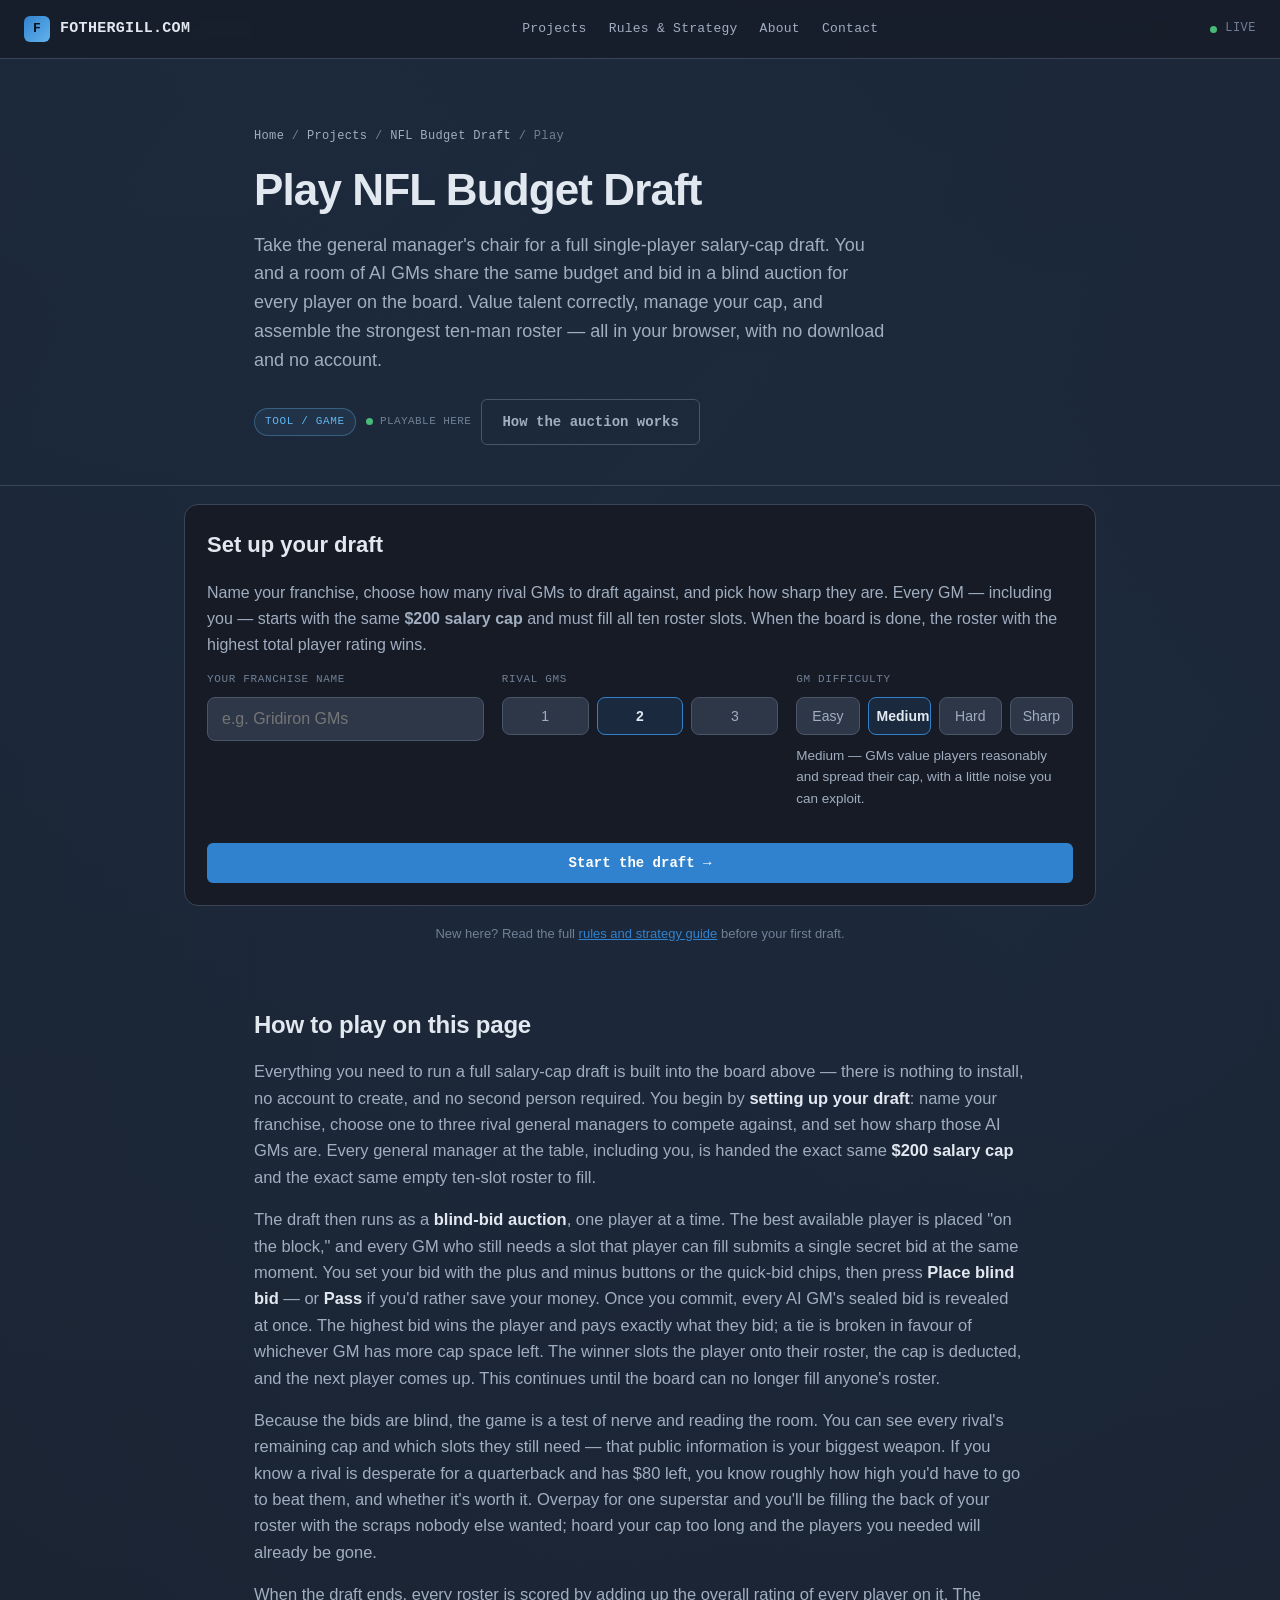
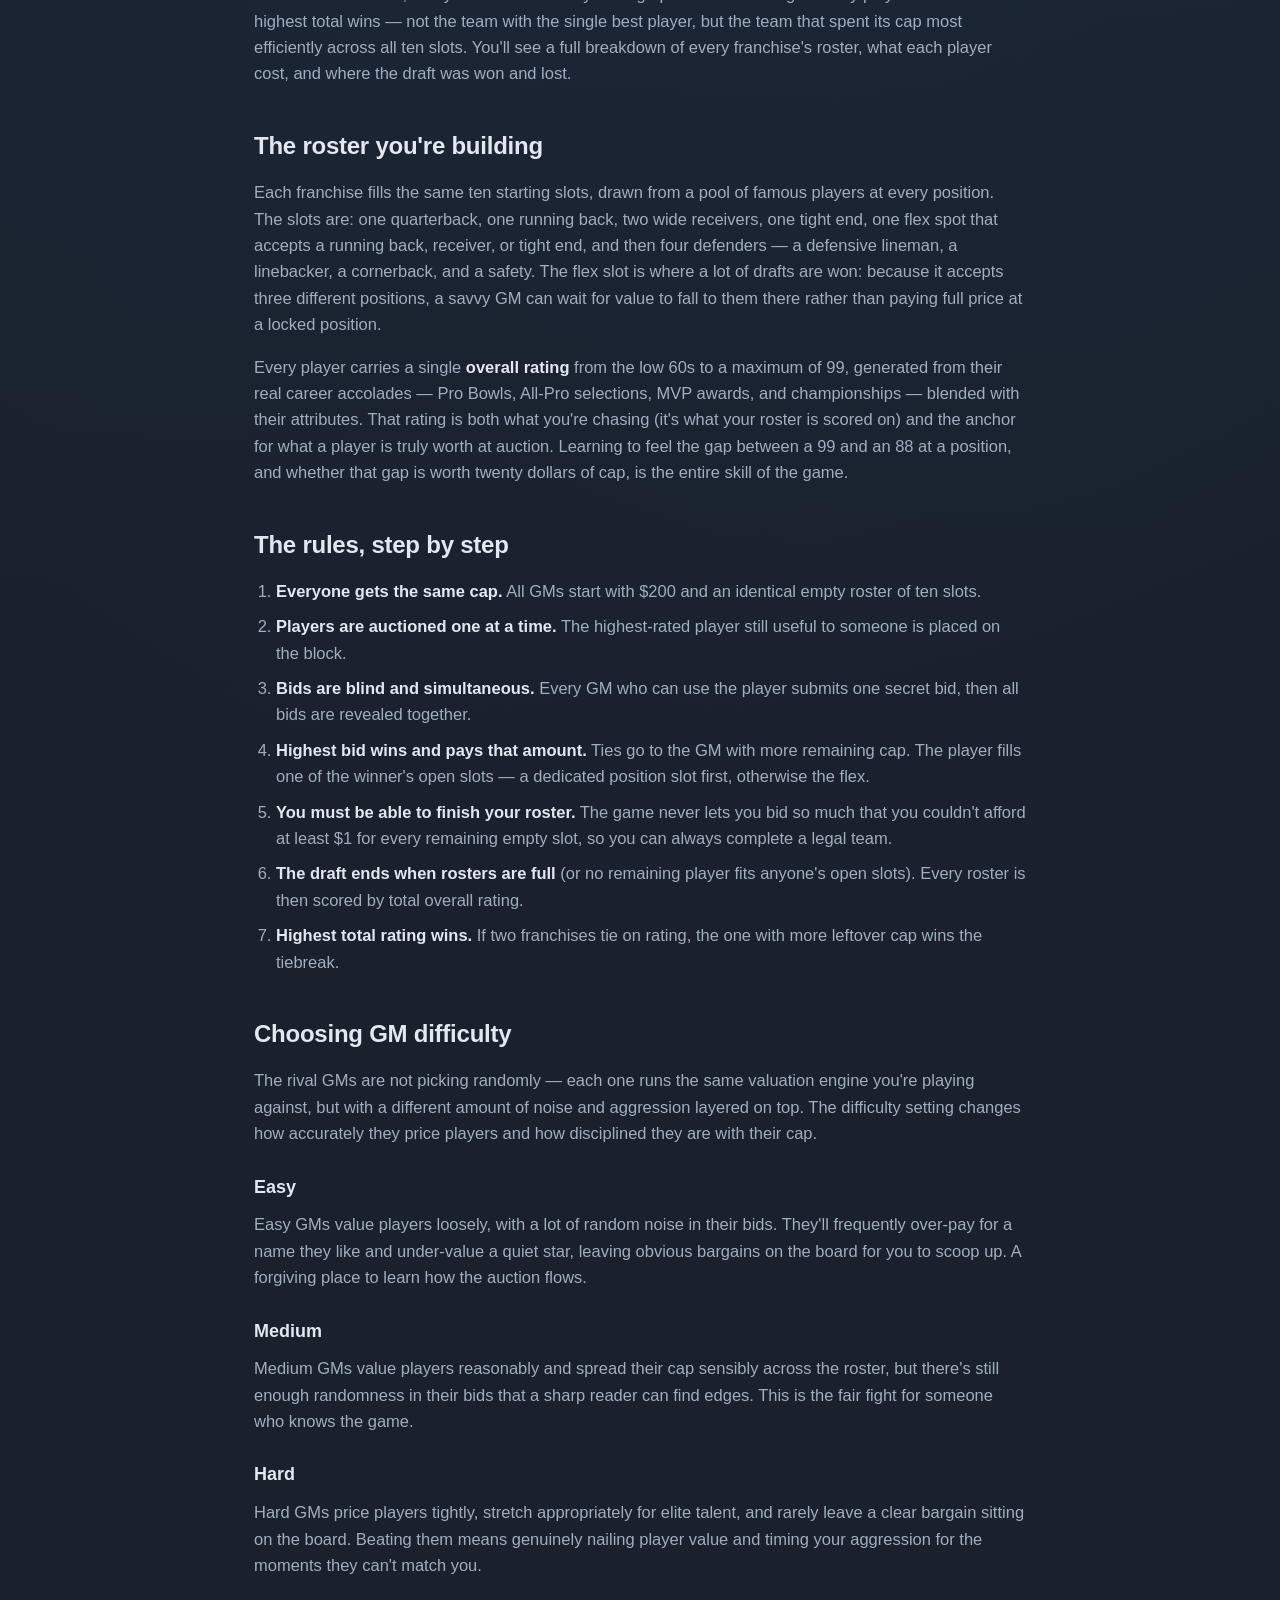
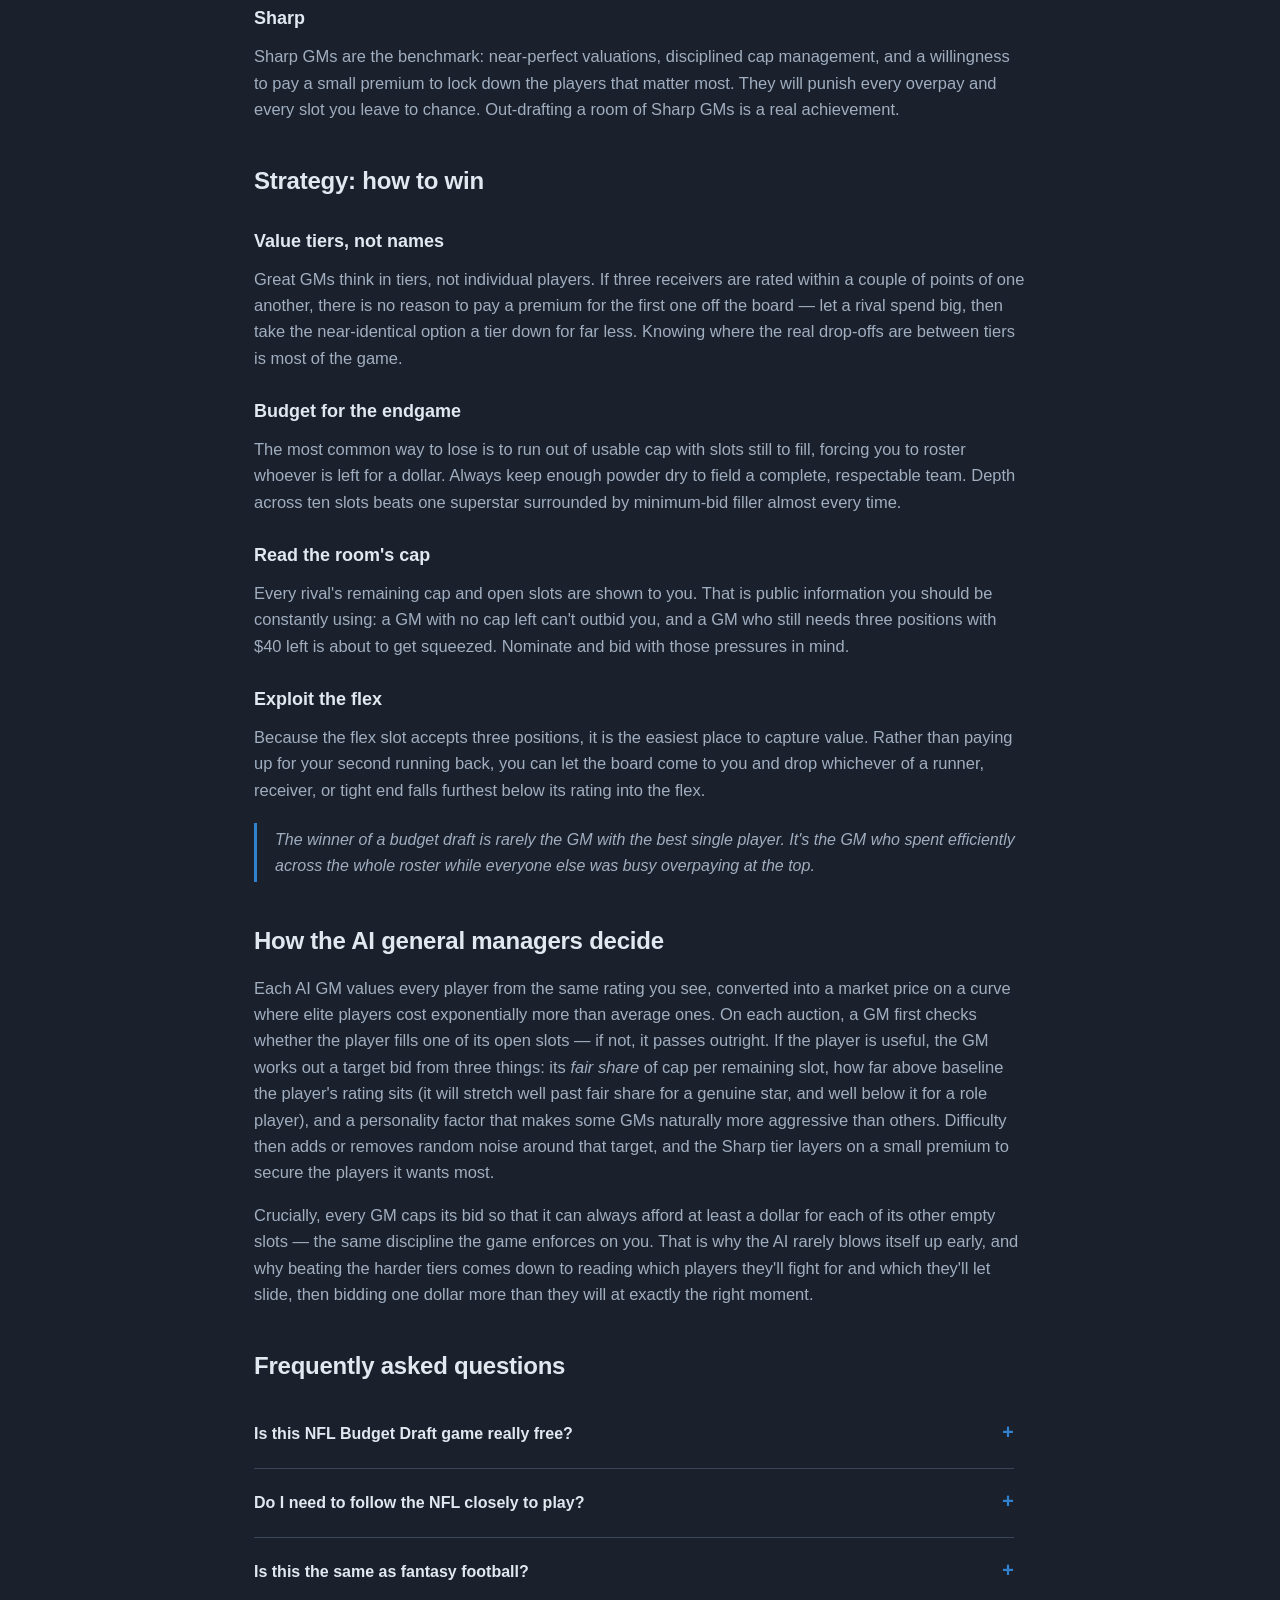
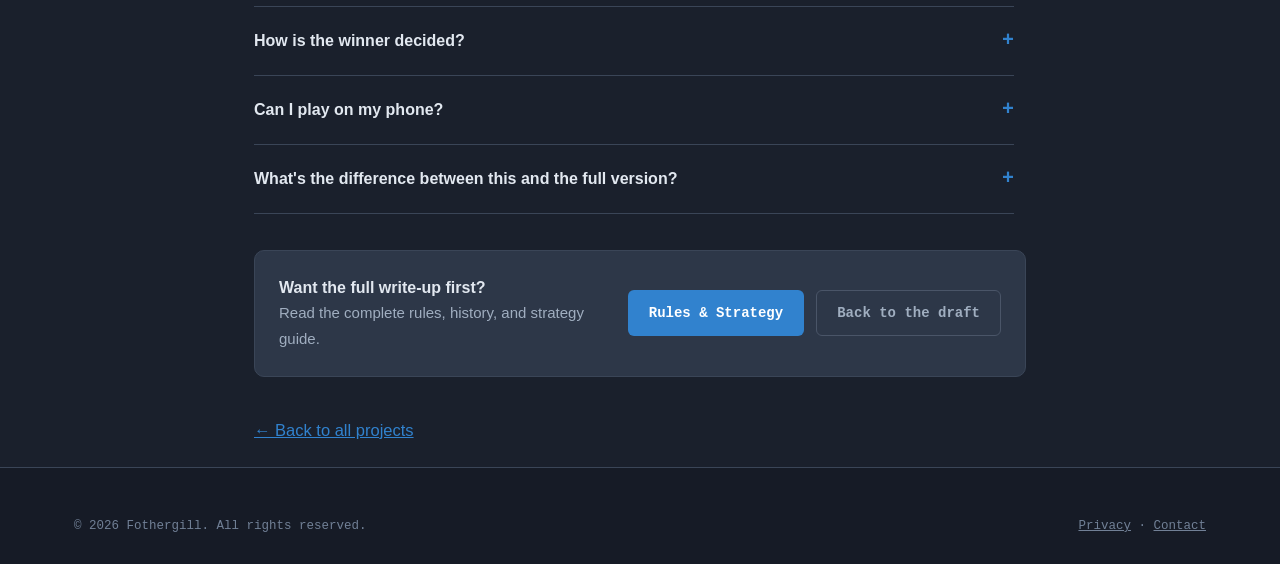
==== budget-draft/index.html @ c4dbf0e7 "nfl" ====
<!DOCTYPE html>
<html lang="en">
<head>
<meta charset="UTF-8">
<meta name="viewport" content="width=device-width, initial-scale=1.0">
<title>Play NFL Budget Draft Online — Free Single-Player Salary-Cap Auction Game vs AI | Fothergill</title>
<meta name="description" content="Play NFL Budget Draft free in your browser. Build a 10-man roster from a shared salary cap in a blind-bid auction against AI general managers across four difficulty levels. Value players, manage your budget, and out-draft the room — no download, no account. Full rules and strategy included.">
<meta name="author" content="Fothergill">
<meta name="keywords" content="nfl budget draft, salary cap draft game, fantasy auction draft, play budget draft online, nfl auction game, single player draft game, football gm game, blind bid auction, draft simulator, nfl roster builder">
<link rel="canonical" href="https://fothergill.com/budget-draft/">
<meta property="og:type" content="game">
<meta property="og:title" content="Play NFL Budget Draft Online — Free Single-Player Salary-Cap Auction Game">
<meta property="og:description" content="Build a roster from a shared salary cap in a blind-bid auction against AI general managers. Value players, manage your budget, and out-draft the room — no download or account.">
<meta property="og:url" content="https://fothergill.com/budget-draft/">
<link rel="stylesheet" href="../style.css">
<style>
  /* ---------- NFL Budget Draft board (page-scoped) ---------- */
  .game-shell{ max-width: 960px; margin: 0 auto 8px; padding: 0 24px; }
  .game-panel{ background: var(--bg-elevated); border: 1px solid var(--border-soft); border-radius: 14px; padding: 22px; margin: 18px 0; }
  .game-panel h2{ margin-top: 0; }
  .hidden{ display:none !important; }
  .label-cap{ font-family: var(--mono); font-size: 11px; letter-spacing: .06em; text-transform: uppercase; color: var(--text-muted); }

  .setup-grid{ display:grid; grid-template-columns:repeat(auto-fit,minmax(220px,1fr)); gap:18px; margin:14px 0 6px; }
  .field-block{ margin-bottom:4px; }
  .field-block > .label-cap{ display:block; margin-bottom:8px; }
  .name-input{ width:100%; padding:12px 14px; font-size:16px; background:var(--surface); border:1px solid var(--border); border-radius:8px; color:var(--text-primary); font-family:var(--sans); }
  .name-input:focus{ outline:none; border-color:var(--accent); }
  .seg{ display:flex; flex-wrap:wrap; gap:8px; }
  .seg button{ flex:1; min-width:60px; padding:10px 8px; background:var(--surface); border:1px solid var(--border); color:var(--text-secondary); border-radius:8px; font-size:14px; cursor:pointer; transition:all .15s ease; }
  .seg button:hover{ border-color:var(--accent); color:var(--text-primary); }
  .seg button.selected{ background:var(--accent-soft); border-color:var(--accent); color:var(--text-primary); font-weight:600; }
  .diff-note{ margin-top:10px; font-size:13.5px; color:var(--text-secondary); min-height:20px; }

  /* GM cards / standings */
  .gm-row{ display:grid; grid-template-columns:repeat(auto-fit,minmax(170px,1fr)); gap:12px; margin:4px 0 18px; }
  .gm-card{ background:var(--surface); border:1px solid var(--border-soft); border-radius:12px; padding:12px 14px; transition:border-color .2s ease; }
  .gm-card.you{ border-color:var(--status-live); }
  .gm-card.leader{ box-shadow:0 0 0 1px var(--accent); }
  .gm-name{ font-weight:600; font-size:14px; color:var(--text-primary); display:flex; align-items:center; gap:6px; }
  .gm-badge{ font-family:var(--mono); font-size:10px; letter-spacing:.05em; text-transform:uppercase; padding:1px 6px; border-radius:5px; background:rgba(72,187,120,0.16); color:#9ae6b4; }
  .gm-stat{ font-family:var(--mono); font-size:12.5px; color:var(--text-secondary); margin-top:6px; display:flex; justify-content:space-between; }
  .gm-stat .big{ color:var(--text-primary); font-weight:700; font-size:15px; }
  .slotpips{ display:flex; flex-wrap:wrap; gap:4px; margin-top:8px; }
  .slotpip{ width:14px; height:8px; border-radius:2px; background:var(--border); }
  .slotpip.filled{ background:var(--accent); }

  /* Player card (up for auction) */
  .auction-card{ background:linear-gradient(160deg,#243244,#161b26); border:1px solid var(--border); border-radius:14px; padding:20px; margin:6px 0 16px; display:flex; align-items:center; gap:18px; flex-wrap:wrap; }
  .ovr-badge{ width:74px; height:74px; border-radius:14px; display:flex; flex-direction:column; align-items:center; justify-content:center; color:#fff; flex-shrink:0; box-shadow:0 4px 12px rgba(0,0,0,.35); }
  .ovr-badge .num{ font-size:30px; font-weight:800; line-height:1; }
  .ovr-badge .lbl{ font-size:10px; letter-spacing:.08em; opacity:.85; }
  .pl-info{ min-width:180px; flex:1; }
  .pl-name{ font-size:22px; font-weight:700; color:var(--text-primary); }
  .pl-sub{ color:var(--text-secondary); font-size:14px; margin-top:2px; }
  .pos-tag{ display:inline-block; font-family:var(--mono); font-size:11px; font-weight:700; padding:2px 8px; border-radius:6px; color:#fff; margin-right:8px; }
  .accolades{ display:flex; gap:14px; flex-wrap:wrap; margin-top:10px; }
  .acc{ text-align:center; }
  .acc .v{ font-size:18px; font-weight:700; color:var(--text-primary); }
  .acc .k{ font-size:10px; letter-spacing:.05em; text-transform:uppercase; color:var(--text-muted); }
  .fills-note{ font-size:13px; color:var(--text-muted); margin-top:8px; }

  /* Bid controls */
  .bid-box{ background:var(--surface); border:1px solid var(--border-soft); border-radius:12px; padding:16px; }
  .bid-box h3{ margin:0 0 12px; font-size:14px; font-family:var(--mono); letter-spacing:.04em; text-transform:uppercase; color:var(--text-secondary); }
  .stepper{ display:flex; align-items:center; gap:10px; margin-bottom:12px; flex-wrap:wrap; }
  .stepper button.step{ width:40px; height:40px; border-radius:8px; border:1px solid var(--border); background:var(--surface-hover); color:var(--text-primary); font-size:20px; line-height:1; cursor:pointer; }
  .stepper button.step:hover{ border-color:var(--accent); }
  .bid-amount{ font-size:26px; font-weight:800; color:var(--accent); min-width:70px; text-align:center; }
  .bid-amount .dollar{ color:var(--text-secondary); font-size:18px; }
  .quickbids{ display:flex; gap:8px; flex-wrap:wrap; margin-bottom:12px; }
  .quickbids button{ padding:7px 12px; border-radius:20px; border:1px solid var(--border); background:var(--surface); color:var(--text-secondary); cursor:pointer; font-size:13px; }
  .quickbids button:hover{ border-color:var(--accent); color:var(--text-primary); }
  .btn-row{ display:flex; gap:10px; flex-wrap:wrap; }
  .btn-row .btn{ flex:1; min-width:130px; justify-content:center; }
  .btn-danger{ background:#c53030; color:#fff; } .btn-danger:hover{ background:#9b2c2c; }
  .btn[disabled]{ opacity:.4; cursor:not-allowed; pointer-events:none; }
  .bid-cap{ font-size:12.5px; color:var(--text-muted); font-family:var(--mono); margin-top:6px; }

  /* Reveal */
  .reveal-box{ background:var(--surface); border:1px solid var(--accent); border-radius:12px; padding:16px 18px; margin-top:14px; }
  .reveal-box h3{ margin:0 0 10px; font-size:17px; }
  .bidline{ display:flex; justify-content:space-between; padding:6px 0; border-bottom:1px dashed var(--border-soft); font-size:14px; }
  .bidline:last-child{ border-bottom:none; }
  .bidline.win{ color:#9ae6b4; font-weight:600; }
  .bidline .amt{ font-family:var(--mono); }

  /* Log */
  .log{ margin-top:16px; max-height:200px; overflow-y:auto; background:var(--bg); border:1px solid var(--border-soft); border-radius:10px; padding:12px 14px; }
  .log-entry{ font-size:13.5px; padding:5px 0; border-bottom:1px dashed var(--border-soft); color:var(--text-secondary); }
  .log-entry:last-child{ border-bottom:none; }
  .log-entry .who{ color:var(--text-primary); font-weight:600; }
  .log-entry.system{ color:var(--accent); font-family:var(--mono); font-size:12.5px; }

  /* Roster table */
  .roster-wrap{ overflow-x:auto; }
  table.roster{ width:100%; border-collapse:collapse; margin-top:8px; font-size:14px; }
  table.roster th, table.roster td{ text-align:left; padding:8px 10px; border-bottom:1px solid var(--border-soft); }
  table.roster th{ font-family:var(--mono); font-size:11px; letter-spacing:.05em; text-transform:uppercase; color:var(--text-muted); }
  table.roster td.slot{ font-family:var(--mono); color:var(--text-muted); font-size:12px; }
  table.roster td.empty{ color:var(--text-muted); font-style:italic; }
  table.roster td.ovr{ font-weight:700; color:var(--text-primary); text-align:right; }
  table.roster td.paid{ font-family:var(--mono); color:var(--text-secondary); text-align:right; }
  table.roster tfoot td{ font-weight:700; color:var(--text-primary); border-top:2px solid var(--border); }

  .banner-win{ text-align:center; padding:24px 20px; background:linear-gradient(135deg,var(--accent-soft),transparent); border:1px solid var(--accent); border-radius:12px; margin:16px 0; }
  .banner-win h3{ font-size:24px; margin:0 0 8px; }
  .final-grid{ display:grid; gap:14px; grid-template-columns:1fr; margin-top:10px; }
  @media(min-width:700px){ .final-grid{ grid-template-columns:1fr 1fr; } }
  .final-team{ background:var(--surface); border:1px solid var(--border-soft); border-radius:12px; padding:14px; }
  .final-team.winner{ border-color:var(--accent); box-shadow:0 0 0 1px var(--accent); }
  .final-team h4{ margin:0 0 4px; display:flex; justify-content:space-between; align-items:center; }
  .final-team .tot{ font-size:13px; color:var(--text-secondary); }
</style>
</head>
<body id="top">

<div class="topbar">
  <div class="topbar-inner">
    <a href="../index.html" class="brand"><span class="brand-mark">F</span>FOTHERGILL.COM</a>
    <nav class="topnav" aria-label="Primary">
      <a href="../index.html#projects">Projects</a>
      <a href="../projects/nfl-budget-draft.html">Rules &amp; Strategy</a>
      <a href="../about.html">About</a>
      <a href="../contact.html">Contact</a>
    </nav>
    <div class="topbar-status"><span class="pulse-dot"></span><span class="status-text">LIVE</span></div>
  </div>
</div>

<main>
  <header class="subhead">
    <div class="wrap-narrow">
      <p class="breadcrumb"><a href="../index.html">Home</a> / <a href="../index.html#projects">Projects</a> / <a href="../projects/nfl-budget-draft.html">NFL Budget Draft</a> / Play</p>
      <h1>Play NFL Budget Draft</h1>
      <p class="lede">Take the general manager's chair for a full single-player salary-cap draft. You and a room of AI GMs share the same budget and bid in a blind auction for every player on the board. Value talent correctly, manage your cap, and assemble the strongest ten-man roster — all in your browser, with no download and no account.</p>
      <div class="badge-row">
        <span class="card-tag utilities">Tool / Game</span>
        <span class="card-status"><span class="pulse-dot"></span>PLAYABLE HERE</span>
        <a class="btn btn-ghost" href="#how-to-use">How the auction works</a>
      </div>
    </div>
  </header>

  <!-- ============ THE GAME ============ -->
  <div class="game-shell">

    <!-- Setup -->
    <section class="game-panel" id="setup">
      <h2 style="font-size:22px;">Set up your draft</h2>
      <p style="color:var(--text-secondary);margin:0 0 6px;">Name your franchise, choose how many rival GMs to draft against, and pick how sharp they are. Every GM — including you — starts with the same <strong>$200 salary cap</strong> and must fill all ten roster slots. When the board is done, the roster with the highest total player rating wins.</p>
      <div class="setup-grid">
        <div class="field-block">
          <span class="label-cap">Your franchise name</span>
          <input class="name-input" id="name-input" type="text" maxlength="20" placeholder="e.g. Gridiron GMs" autocomplete="off">
        </div>
        <div class="field-block">
          <span class="label-cap">Rival GMs</span>
          <div class="seg" id="opp-seg" role="group" aria-label="Number of opponents">
            <button data-opp="1">1</button>
            <button data-opp="2" class="selected">2</button>
            <button data-opp="3">3</button>
          </div>
        </div>
        <div class="field-block">
          <span class="label-cap">GM difficulty</span>
          <div class="seg" id="diff-seg" role="group" aria-label="AI difficulty">
            <button data-diff="easy">Easy</button>
            <button data-diff="medium" class="selected">Medium</button>
            <button data-diff="hard">Hard</button>
            <button data-diff="impossible">Sharp</button>
          </div>
          <p class="diff-note" id="diff-note">Medium — GMs value players reasonably and spread their cap, with a little noise you can exploit.</p>
        </div>
      </div>
      <div class="btn-row" style="margin-top:16px;">
        <button class="btn btn-primary" id="start-btn" style="min-width:200px;">Start the draft &rarr;</button>
      </div>
    </section>

    <!-- Draft -->
    <section class="game-panel hidden" id="game">
      <div class="gm-row" id="gm-row"></div>

      <div class="label-cap" id="board-status">On the block</div>
      <div class="auction-card" id="auction-card"></div>

      <div id="bid-stage">
        <div class="bid-box">
          <h3>Your bid</h3>
          <div class="stepper">
            <button class="step" id="bid-minus" aria-label="Lower bid">&minus;</button>
            <span class="bid-amount"><span class="dollar">$</span><span id="bid-val">0</span></span>
            <button class="step" id="bid-plus" aria-label="Raise bid">+</button>
          </div>
          <div class="quickbids" id="quickbids"></div>
          <div class="btn-row">
            <button class="btn btn-primary" id="bid-btn">Place blind bid</button>
            <button class="btn btn-ghost" id="pass-btn">Pass</button>
          </div>
          <div class="bid-cap" id="bid-cap"></div>
        </div>
      </div>

      <div class="reveal-box hidden" id="reveal-box"></div>
      <div class="banner-win hidden" id="win-box"></div>

      <div class="log" id="log" aria-live="polite"></div>

      <div class="btn-row" style="margin-top:16px;">
        <button class="btn btn-ghost" id="myroster-btn" style="min-width:150px;">View my roster</button>
        <button class="btn btn-ghost" id="newgame-btn" style="min-width:150px;">Quit &amp; new draft</button>
      </div>
      <div id="roster-view" class="roster-wrap hidden" style="margin-top:14px;"></div>
    </section>

    <p style="text-align:center;font-size:13px;color:var(--text-muted);margin-top:10px;">New here? Read the full <a href="../projects/nfl-budget-draft.html">rules and strategy guide</a> before your first draft.</p>
  </div>

  <!-- ============ TEXT CONTENT FOR READERS & CRAWLERS ============ -->
  <article class="article">
    <div class="wrap-narrow">

      <h2 id="how-to-use">How to play on this page</h2>
      <p>Everything you need to run a full salary-cap draft is built into the board above — there is nothing to install, no account to create, and no second person required. You begin by <strong>setting up your draft</strong>: name your franchise, choose one to three rival general managers to compete against, and set how sharp those AI GMs are. Every general manager at the table, including you, is handed the exact same <strong>$200 salary cap</strong> and the exact same empty ten-slot roster to fill.</p>
      <p>The draft then runs as a <strong>blind-bid auction</strong>, one player at a time. The best available player is placed "on the block," and every GM who still needs a slot that player can fill submits a single secret bid at the same moment. You set your bid with the plus and minus buttons or the quick-bid chips, then press <strong>Place blind bid</strong> — or <strong>Pass</strong> if you'd rather save your money. Once you commit, every AI GM's sealed bid is revealed at once. The highest bid wins the player and pays exactly what they bid; a tie is broken in favour of whichever GM has more cap space left. The winner slots the player onto their roster, the cap is deducted, and the next player comes up. This continues until the board can no longer fill anyone's roster.</p>
      <p>Because the bids are blind, the game is a test of nerve and reading the room. You can see every rival's remaining cap and which slots they still need — that public information is your biggest weapon. If you know a rival is desperate for a quarterback and has $80 left, you know roughly how high you'd have to go to beat them, and whether it's worth it. Overpay for one superstar and you'll be filling the back of your roster with the scraps nobody else wanted; hoard your cap too long and the players you needed will already be gone.</p>
      <p>When the draft ends, every roster is scored by adding up the overall rating of every player on it. The highest total wins — not the team with the single best player, but the team that spent its cap most efficiently across all ten slots. You'll see a full breakdown of every franchise's roster, what each player cost, and where the draft was won and lost.</p>

      <h2 id="roster">The roster you're building</h2>
      <p>Each franchise fills the same ten starting slots, drawn from a pool of famous players at every position. The slots are: one quarterback, one running back, two wide receivers, one tight end, one flex spot that accepts a running back, receiver, or tight end, and then four defenders — a defensive lineman, a linebacker, a cornerback, and a safety. The flex slot is where a lot of drafts are won: because it accepts three different positions, a savvy GM can wait for value to fall to them there rather than paying full price at a locked position.</p>
      <p>Every player carries a single <strong>overall rating</strong> from the low 60s to a maximum of 99, generated from their real career accolades — Pro Bowls, All-Pro selections, MVP awards, and championships — blended with their attributes. That rating is both what you're chasing (it's what your roster is scored on) and the anchor for what a player is truly worth at auction. Learning to feel the gap between a 99 and an 88 at a position, and whether that gap is worth twenty dollars of cap, is the entire skill of the game.</p>

      <h2 id="rules">The rules, step by step</h2>
      <ol>
        <li><strong>Everyone gets the same cap.</strong> All GMs start with $200 and an identical empty roster of ten slots.</li>
        <li><strong>Players are auctioned one at a time.</strong> The highest-rated player still useful to someone is placed on the block.</li>
        <li><strong>Bids are blind and simultaneous.</strong> Every GM who can use the player submits one secret bid, then all bids are revealed together.</li>
        <li><strong>Highest bid wins and pays that amount.</strong> Ties go to the GM with more remaining cap. The player fills one of the winner's open slots — a dedicated position slot first, otherwise the flex.</li>
        <li><strong>You must be able to finish your roster.</strong> The game never lets you bid so much that you couldn't afford at least $1 for every remaining empty slot, so you can always complete a legal team.</li>
        <li><strong>The draft ends when rosters are full</strong> (or no remaining player fits anyone's open slots). Every roster is then scored by total overall rating.</li>
        <li><strong>Highest total rating wins.</strong> If two franchises tie on rating, the one with more leftover cap wins the tiebreak.</li>
      </ol>

      <h2 id="difficulty">Choosing GM difficulty</h2>
      <p>The rival GMs are not picking randomly — each one runs the same valuation engine you're playing against, but with a different amount of noise and aggression layered on top. The difficulty setting changes how accurately they price players and how disciplined they are with their cap.</p>
      <h3>Easy</h3>
      <p>Easy GMs value players loosely, with a lot of random noise in their bids. They'll frequently over-pay for a name they like and under-value a quiet star, leaving obvious bargains on the board for you to scoop up. A forgiving place to learn how the auction flows.</p>
      <h3>Medium</h3>
      <p>Medium GMs value players reasonably and spread their cap sensibly across the roster, but there's still enough randomness in their bids that a sharp reader can find edges. This is the fair fight for someone who knows the game.</p>
      <h3>Hard</h3>
      <p>Hard GMs price players tightly, stretch appropriately for elite talent, and rarely leave a clear bargain sitting on the board. Beating them means genuinely nailing player value and timing your aggression for the moments they can't match you.</p>
      <h3>Sharp</h3>
      <p>Sharp GMs are the benchmark: near-perfect valuations, disciplined cap management, and a willingness to pay a small premium to lock down the players that matter most. They will punish every overpay and every slot you leave to chance. Out-drafting a room of Sharp GMs is a real achievement.</p>

      <h2 id="strategy">Strategy: how to win</h2>
      <h3>Value tiers, not names</h3>
      <p>Great GMs think in tiers, not individual players. If three receivers are rated within a couple of points of one another, there is no reason to pay a premium for the first one off the board — let a rival spend big, then take the near-identical option a tier down for far less. Knowing where the real drop-offs are between tiers is most of the game.</p>
      <h3>Budget for the endgame</h3>
      <p>The most common way to lose is to run out of usable cap with slots still to fill, forcing you to roster whoever is left for a dollar. Always keep enough powder dry to field a complete, respectable team. Depth across ten slots beats one superstar surrounded by minimum-bid filler almost every time.</p>
      <h3>Read the room's cap</h3>
      <p>Every rival's remaining cap and open slots are shown to you. That is public information you should be constantly using: a GM with no cap left can't outbid you, and a GM who still needs three positions with $40 left is about to get squeezed. Nominate and bid with those pressures in mind.</p>
      <h3>Exploit the flex</h3>
      <p>Because the flex slot accepts three positions, it is the easiest place to capture value. Rather than paying up for your second running back, you can let the board come to you and drop whichever of a runner, receiver, or tight end falls furthest below its rating into the flex.</p>
      <blockquote>The winner of a budget draft is rarely the GM with the best single player. It's the GM who spent efficiently across the whole roster while everyone else was busy overpaying at the top.</blockquote>

      <h2 id="how-ai-works">How the AI general managers decide</h2>
      <p>Each AI GM values every player from the same rating you see, converted into a market price on a curve where elite players cost exponentially more than average ones. On each auction, a GM first checks whether the player fills one of its open slots — if not, it passes outright. If the player is useful, the GM works out a target bid from three things: its <em>fair share</em> of cap per remaining slot, how far above baseline the player's rating sits (it will stretch well past fair share for a genuine star, and well below it for a role player), and a personality factor that makes some GMs naturally more aggressive than others. Difficulty then adds or removes random noise around that target, and the Sharp tier layers on a small premium to secure the players it wants most.</p>
      <p>Crucially, every GM caps its bid so that it can always afford at least a dollar for each of its other empty slots — the same discipline the game enforces on you. That is why the AI rarely blows itself up early, and why beating the harder tiers comes down to reading which players they'll fight for and which they'll let slide, then bidding one dollar more than they will at exactly the right moment.</p>

      <h2 id="faq">Frequently asked questions</h2>
      <div class="faq">
        <details><summary>Is this NFL Budget Draft game really free?</summary><p>Yes. The complete single-player draft runs free in your browser with no account, no download, and no in-game purchases. The site is supported by lightweight advertising, explained in full on the <a href="../privacy.html">privacy policy</a> page.</p></details>
        <details><summary>Do I need to follow the NFL closely to play?</summary><p>Deep knowledge is a real advantage — knowing which names are underrated is how you find bargains — but the overall ratings and accolades are shown on every player card, so a casual fan can absolutely play and improve.</p></details>
        <details><summary>Is this the same as fantasy football?</summary><p>It's related but distinct. Instead of drafting in turn order, every GM competes for every player under a shared salary cap in a blind auction, which puts the focus squarely on valuation and bidding rather than draft position.</p></details>
        <details><summary>How is the winner decided?</summary><p>When all rosters are full, each is scored by adding up the overall rating of every player on it. The highest total wins; a tie is broken by whoever has more leftover cap.</p></details>
        <details><summary>Can I play on my phone?</summary><p>Yes. The board is responsive with large tap targets for bidding, and works on modern phones, tablets, and desktops.</p></details>
        <details><summary>What's the difference between this and the full version?</summary><p>This page is a streamlined, self-contained single-player auction. The <a href="https://budgetnfldraft.fothergill.com/" target="_blank" rel="noopener noreferrer">full version</a> adds online multiplayer, a much larger player pool, head coaches, clue cards, and a play-by-play game simulator that actually plays your roster out on the field.</p></details>
      </div>

      <div class="cta-row">
        <div style="flex:1;min-width:220px;"><strong style="color:var(--text-primary);">Want the full write-up first?</strong><br><span style="color:var(--text-secondary);font-size:15px;">Read the complete rules, history, and strategy guide.</span></div>
        <a class="btn btn-primary" href="../projects/nfl-budget-draft.html">Rules &amp; Strategy</a>
        <a class="btn btn-ghost" href="#top">Back to the draft</a>
      </div>

      <p style="margin-top:40px;"><a href="../index.html#projects">&larr; Back to all projects</a></p>
    </div>
  </article>
</main>

<footer>
  <div class="wrap">
    <div class="footer-bottom" style="border-top:none;padding-top:0;">
      <span>&copy; <span id="year"></span> Fothergill. All rights reserved.</span>
      <span><a href="../privacy.html" style="color:var(--text-muted);">Privacy</a> &middot; <a href="../contact.html" style="color:var(--text-muted);">Contact</a></span>
    </div>
  </div>
</footer>

<script>
document.getElementById('year').textContent = new Date().getFullYear();

/* =====================================================================
   NFL BUDGET DRAFT — OFFLINE SINGLE-PLAYER AUCTION ENGINE
   ---------------------------------------------------------------------
   This whole game runs client-side. There is no server round-trip: the
   player pool, the AI general managers, the blind-bid auction, and the
   final scoring all live in this one file. The design mirrors the core
   loop of the full multiplayer game (a shared salary cap + a blind-bid
   auction) in a simplified, self-contained form.

   HIGH-LEVEL FLOW
   ---------------
   1. SETUP   — the human picks a franchise name, a number of AI GMs,
                and a difficulty. Everyone is seeded with the same cap
                (BUDGET) and an identical empty roster (SLOTS).
   2. NOMINATE — the highest-rated player who can still fill *someone's*
                open slot is placed "on the block". If no remaining
                player fits anyone, the draft ends.
   3. BID     — every GM that can use the player submits ONE blind bid
                simultaneously. The human bids through the UI; each AI
                bids via computeAIBid(). Bids are capped so a GM can
                always afford the rest of its roster (see maxBid()).
   4. RESOLVE — the highest bid wins and pays exactly that amount. Ties
                break toward the GM with more cap left, then at random.
                The player is placed into a dedicated slot if one is
                open, otherwise the flex slot.
   5. REPEAT  — go back to NOMINATE until all rosters are full.
   6. SCORE   — each roster's total overall rating is summed; highest
                total wins, leftover cap breaks ties.
   ===================================================================== */

(function(){
  "use strict";

  /* ---- Constants ---------------------------------------------------- */
  var BUDGET = 200;               // starting salary cap for every GM
  var MIN_RESERVE = 1;            // dollars each still-empty slot must keep

  // The ten roster slots. `pos` lists which player positions may fill the
  // slot. A slot with more than one position (the FLEX) is filled only
  // after dedicated slots, so value naturally falls into it.
  var SLOTS = [
    { key:'QB',   label:'Quarterback',      pos:['QB'] },
    { key:'RB',   label:'Running Back',     pos:['RB'] },
    { key:'WR1',  label:'Wide Receiver',    pos:['WR'] },
    { key:'WR2',  label:'Wide Receiver',    pos:['WR'] },
    { key:'TE',   label:'Tight End',        pos:['TE'] },
    { key:'FLEX', label:'Flex (RB/WR/TE)',  pos:['RB','WR','TE'] },
    { key:'DL',   label:'Defensive Line',   pos:['DL'] },
    { key:'LB',   label:'Linebacker',       pos:['LB'] },
    { key:'CB',   label:'Cornerback',       pos:['CB'] },
    { key:'S',    label:'Safety',           pos:['S'] }
  ];

  // Colours + labels for each position, used purely for display.
  var POS_META = {
    QB:{c:'#3182ce'}, RB:{c:'#38a169'}, WR:{c:'#dd6b20'}, TE:{c:'#d69e2e'},
    DL:{c:'#e53e3e'}, LB:{c:'#805ad5'}, CB:{c:'#319795'}, S:{c:'#d53f8c'}
  };

  // Names given to the AI general managers (a subset is used per game).
  var GM_NAMES = ['Dynasty Dan','Moneyball Mia','Cap-Space Casey','Value Vic','Blitz Barry','Sharp Sharon','Trader Tom'];

  /* ---- Player pool -------------------------------------------------- */
  // Curated from real career accolades. Each player: n=name, p=position,
  // t=team, o=overall rating (63-99, normalised within position),
  // pb=Pro Bowls, ap=All-Pros, mvp=MVPs, chp=championships, y=years.
  var POOL = [
{n:"Rod Woodson",p:"CB",t:"PIT",o:99,pb:11,ap:6,mvp:0,chp:1,y:17},
{n:"Reggie White",p:"DL",t:"PHI",o:99,pb:13,ap:8,mvp:0,chp:1,y:15},
{n:"Lawrence Taylor",p:"LB",t:"NYG",o:99,pb:10,ap:8,mvp:1,chp:2,y:13},
{n:"Tom Brady",p:"QB",t:"NE",o:99,pb:15,ap:3,mvp:3,chp:7,y:23},
{n:"Jim Brown",p:"RB",t:"CLE",o:99,pb:9,ap:8,mvp:3,chp:1,y:9},
{n:"Ronnie Lott",p:"S",t:"SF",o:99,pb:10,ap:8,mvp:0,chp:4,y:14},
{n:"Travis Kelce",p:"TE",t:"KC",o:99,pb:10,ap:4,mvp:0,chp:3,y:13},
{n:"Jerry Rice",p:"WR",t:"SF",o:99,pb:13,ap:10,mvp:0,chp:3,y:20},
{n:"Ray Lewis",p:"LB",t:"BAL",o:98,pb:13,ap:7,mvp:0,chp:2,y:17},
{n:"Deion Sanders",p:"CB",t:"ATL",o:97,pb:8,ap:6,mvp:0,chp:2,y:14},
{n:"Tony Gonzalez",p:"TE",t:"KC",o:95,pb:14,ap:6,mvp:0,chp:0,y:17},
{n:"Aaron Donald",p:"DL",t:"STL",o:94,pb:10,ap:8,mvp:0,chp:1,y:10},
{n:"Joe Greene",p:"DL",t:"PIT",o:93,pb:10,ap:4,mvp:0,chp:4,y:13},
{n:"Bruce Smith",p:"DL",t:"BUF",o:93,pb:11,ap:8,mvp:0,chp:0,y:19},
{n:"Rob Gronkowski",p:"TE",t:"NE",o:93,pb:5,ap:4,mvp:0,chp:4,y:11},
{n:"Peyton Manning",p:"QB",t:"IND",o:92,pb:14,ap:7,mvp:5,chp:2,y:18},
{n:"Alan Page",p:"DL",t:"MIN",o:91,pb:9,ap:6,mvp:1,chp:0,y:15},
{n:"Jack Lambert",p:"LB",t:"PIT",o:91,pb:9,ap:6,mvp:0,chp:4,y:11},
{n:"Shannon Sharpe",p:"TE",t:"DEN",o:91,pb:8,ap:4,mvp:0,chp:3,y:14},
{n:"Mel Blount",p:"CB",t:"PIT",o:88,pb:5,ap:2,mvp:0,chp:4,y:14},
{n:"Emmitt Smith",p:"RB",t:"DAL",o:88,pb:8,ap:4,mvp:1,chp:3,y:15},
{n:"Walter Payton",p:"RB",t:"CHI",o:88,pb:9,ap:5,mvp:2,chp:1,y:13},
{n:"Champ Bailey",p:"CB",t:"WAS",o:84,pb:12,ap:3,mvp:0,chp:0,y:15},
{n:"Mike Ditka",p:"TE",t:"CHI",o:84,pb:5,ap:5,mvp:0,chp:2,y:12},
{n:"Charles Woodson",p:"CB",t:"OAK",o:83,pb:9,ap:3,mvp:0,chp:1,y:18},
{n:"Darrelle Revis",p:"CB",t:"NYJ",o:83,pb:7,ap:4,mvp:0,chp:1,y:11},
{n:"Patrick Mahomes",p:"QB",t:"KC",o:83,pb:7,ap:2,mvp:3,chp:3,y:9},
{n:"Ty Law",p:"CB",t:"NE",o:82,pb:5,ap:2,mvp:0,chp:3,y:15},
{n:"Mike Singletary",p:"LB",t:"CHI",o:82,pb:10,ap:7,mvp:0,chp:1,y:12},
{n:"Aaron Rodgers",p:"QB",t:"GB",o:82,pb:10,ap:4,mvp:4,chp:1,y:20},
{n:"Joe Montana",p:"QB",t:"SF",o:82,pb:8,ap:3,mvp:2,chp:4,y:16},
{n:"Barry Sanders",p:"RB",t:"DET",o:82,pb:10,ap:6,mvp:1,chp:0,y:10},
{n:"Johnny Unitas",p:"QB",t:"BAL",o:81,pb:10,ap:5,mvp:3,chp:3,y:18},
{n:"Junior Seau",p:"LB",t:"SD",o:80,pb:12,ap:6,mvp:0,chp:0,y:20},
{n:"Troy Polamalu",p:"S",t:"PIT",o:80,pb:8,ap:4,mvp:0,chp:2,y:12},
{n:"Bobby Wagner",p:"LB",t:"SEA",o:80,pb:10,ap:6,mvp:0,chp:1,y:14},
{n:"Jalen Ramsey",p:"CB",t:"JAX",o:79,pb:7,ap:3,mvp:0,chp:1,y:10},
{n:"Ed Reed",p:"S",t:"BAL",o:79,pb:9,ap:5,mvp:0,chp:1,y:12},
{n:"Steve Young",p:"QB",t:"SF",o:77,pb:7,ap:3,mvp:2,chp:3,y:15},
{n:"Brett Favre",p:"QB",t:"GB",o:77,pb:11,ap:3,mvp:3,chp:1,y:20},
{n:"Terrell Davis",p:"RB",t:"DEN",o:77,pb:3,ap:3,mvp:1,chp:2,y:7},
{n:"Richard Sherman",p:"CB",t:"SEA",o:76,pb:5,ap:3,mvp:0,chp:1,y:11},
{n:"Von Miller",p:"LB",t:"DEN",o:76,pb:8,ap:3,mvp:0,chp:2,y:14},
{n:"Marshall Faulk",p:"RB",t:"IND",o:76,pb:7,ap:3,mvp:1,chp:1,y:12},
{n:"Adrian Peterson",p:"RB",t:"MIN",o:75,pb:7,ap:4,mvp:1,chp:0,y:15},
{n:"Lance Alworth",p:"WR",t:"SD",o:75,pb:7,ap:6,mvp:0,chp:1,y:11},
{n:"DeMarcus Ware",p:"DL",t:"DAL",o:74,pb:9,ap:4,mvp:0,chp:1,y:12},
{n:"Dave Casper",p:"TE",t:"OAK",o:74,pb:5,ap:4,mvp:0,chp:1,y:11},
{n:"Brian Dawkins",p:"S",t:"PHI",o:73,pb:9,ap:4,mvp:0,chp:0,y:16},
{n:"Steve Atwater",p:"S",t:"DEN",o:73,pb:8,ap:2,mvp:0,chp:2,y:11},
{n:"Asante Samuel",p:"CB",t:"NE",o:72,pb:4,ap:1,mvp:0,chp:2,y:11},
{n:"John Elway",p:"QB",t:"DEN",o:72,pb:9,ap:1,mvp:1,chp:2,y:16},
{n:"Earl Thomas",p:"S",t:"SEA",o:72,pb:7,ap:3,mvp:0,chp:1,y:10},
{n:"Antonio Gates",p:"TE",t:"SD",o:72,pb:8,ap:3,mvp:0,chp:0,y:16},
{n:"Tyreek Hill",p:"WR",t:"KC",o:72,pb:8,ap:3,mvp:0,chp:1,y:10},
{n:"Antonio Brown",p:"WR",t:"PIT",o:72,pb:7,ap:4,mvp:0,chp:1,y:12},
{n:"Michael Strahan",p:"DL",t:"NYG",o:71,pb:7,ap:4,mvp:0,chp:1,y:15},
{n:"Dick Butkus",p:"LB",t:"CHI",o:71,pb:8,ap:6,mvp:0,chp:0,y:9},
{n:"LaDainian Tomlinson",p:"RB",t:"SD",o:71,pb:5,ap:3,mvp:1,chp:0,y:11},
{n:"Marvin Harrison",p:"WR",t:"IND",o:71,pb:8,ap:3,mvp:0,chp:1,y:13},
{n:"Deacon Jones",p:"DL",t:"LA",o:70,pb:8,ap:5,mvp:0,chp:0,y:14},
{n:"Warren Sapp",p:"DL",t:"TB",o:70,pb:7,ap:4,mvp:0,chp:1,y:13},
{n:"Kurt Warner",p:"QB",t:"STL",o:70,pb:4,ap:2,mvp:2,chp:1,y:12},
{n:"Earl Campbell",p:"RB",t:"HOU",o:70,pb:5,ap:3,mvp:1,chp:0,y:8},
{n:"Eric Dickerson",p:"RB",t:"LA",o:70,pb:6,ap:5,mvp:0,chp:0,y:11},
{n:"John Lynch",p:"S",t:"TB",o:70,pb:9,ap:2,mvp:0,chp:1,y:15},
{n:"Terrell Owens",p:"WR",t:"SF",o:70,pb:6,ap:5,mvp:0,chp:0,y:15},
{n:"Randy Moss",p:"WR",t:"MIN",o:69,pb:6,ap:4,mvp:0,chp:0,y:14},
{n:"Michael Irvin",p:"WR",t:"DAL",o:69,pb:5,ap:1,mvp:0,chp:3,y:12},
{n:"Luke Kuechly",p:"LB",t:"CAR",o:68,pb:7,ap:5,mvp:0,chp:0,y:8},
{n:"Drew Brees",p:"QB",t:"NO",o:68,pb:13,ap:1,mvp:0,chp:1,y:20},
{n:"George Kittle",p:"TE",t:"SF",o:68,pb:6,ap:2,mvp:0,chp:0,y:9},
{n:"DeAndre Hopkins",p:"WR",t:"HOU",o:68,pb:5,ap:3,mvp:0,chp:1,y:13},
{n:"Larry Fitzgerald",p:"WR",t:"ARI",o:68,pb:11,ap:1,mvp:0,chp:0,y:17},
{n:"Patrick Willis",p:"LB",t:"SF",o:67,pb:7,ap:5,mvp:0,chp:0,y:8},
{n:"Dan Marino",p:"QB",t:"MIA",o:67,pb:9,ap:3,mvp:1,chp:0,y:17},
{n:"Kellen Winslow Sr",p:"TE",t:"SD",o:67,pb:5,ap:3,mvp:0,chp:0,y:9},
{n:"Julius Peppers",p:"DL",t:"CAR",o:66,pb:9,ap:3,mvp:0,chp:0,y:17},
{n:"Brian Urlacher",p:"LB",t:"CHI",o:66,pb:8,ap:4,mvp:0,chp:0,y:13},
{n:"Lamar Jackson",p:"QB",t:"BAL",o:66,pb:3,ap:2,mvp:2,chp:0,y:8},
{n:"Rodney Harrison",p:"S",t:"NE",o:66,pb:2,ap:2,mvp:0,chp:2,y:15},
{n:"Torry Holt",p:"WR",t:"STL",o:66,pb:7,ap:1,mvp:0,chp:1,y:11},
{n:"Calvin Johnson",p:"WR",t:"DET",o:66,pb:6,ap:3,mvp:0,chp:0,y:9},
{n:"Davante Adams",p:"WR",t:"GB",o:66,pb:6,ap:3,mvp:0,chp:0,y:12},
{n:"J.J. Watt",p:"DL",t:"HOU",o:65,pb:5,ap:5,mvp:0,chp:0,y:12},
{n:"Marshawn Lynch",p:"RB",t:"SEA",o:65,pb:5,ap:1,mvp:0,chp:1,y:12},
{n:"Julio Jones",p:"WR",t:"ATL",o:65,pb:7,ap:2,mvp:0,chp:0,y:13},
{n:"Cris Carter",p:"WR",t:"MIN",o:65,pb:8,ap:2,mvp:0,chp:0,y:16},
{n:"Reggie Wayne",p:"WR",t:"IND",o:65,pb:6,ap:1,mvp:0,chp:1,y:14},
{n:"Cooper Kupp",p:"WR",t:"LA",o:65,pb:3,ap:1,mvp:0,chp:1,y:9},
{n:"T.J. Watt",p:"LB",t:"PIT",o:64,pb:7,ap:4,mvp:0,chp:0,y:9},
{n:"Harry Carson",p:"LB",t:"NYG",o:64,pb:9,ap:2,mvp:0,chp:1,y:13},
{n:"Eli Manning",p:"QB",t:"NYG",o:64,pb:4,ap:0,mvp:0,chp:2,y:16},
{n:"Shaun Alexander",p:"RB",t:"SEA",o:64,pb:3,ap:1,mvp:1,chp:0,y:9},
{n:"Priest Holmes",p:"RB",t:"KC",o:64,pb:3,ap:2,mvp:0,chp:1,y:10},
{n:"Tony Dorsett",p:"RB",t:"DAL",o:64,pb:4,ap:1,mvp:0,chp:1,y:12},
{n:"Tyrann Mathieu",p:"S",t:"ARI",o:64,pb:3,ap:2,mvp:0,chp:1,y:13},
{n:"Howie Long",p:"DL",t:"OAK",o:63,pb:8,ap:2,mvp:0,chp:1,y:13},
{n:"Willie Lanier",p:"LB",t:"KC",o:63,pb:8,ap:2,mvp:0,chp:1,y:11},
{n:"Jalen Hurts",p:"QB",t:"PHI",o:63,pb:3,ap:1,mvp:0,chp:1,y:6},
{n:"Derrick Henry",p:"RB",t:"TEN",o:63,pb:5,ap:2,mvp:0,chp:0,y:10},
{n:"Budda Baker",p:"S",t:"ARI",o:63,pb:6,ap:2,mvp:0,chp:0,y:9},
{n:"Minkah Fitzpatrick",p:"S",t:"PIT",o:63,pb:4,ap:3,mvp:0,chp:0,y:8},
{n:"Jeremy Shockey",p:"TE",t:"NYG",o:63,pb:4,ap:0,mvp:0,chp:2,y:10},
{n:"Ja'Marr Chase",p:"WR",t:"CIN",o:63,pb:4,ap:2,mvp:0,chp:0,y:5},
{n:"Mike Evans",p:"WR",t:"TB",o:63,pb:5,ap:1,mvp:0,chp:1,y:12},
{n:"Kellen Moore",p:"TE",t:"DAL",o:63,pb:3,ap:1,mvp:0,chp:0,y:8},
{n:"Zach Ertz",p:"TE",t:"PHI",o:64,pb:3,ap:0,mvp:0,chp:1,y:12},
{n:"Mark Andrews",p:"TE",t:"BAL",o:65,pb:3,ap:1,mvp:0,chp:0,y:7},
{n:"Christian McCaffrey",p:"RB",t:"CAR",o:66,pb:3,ap:2,mvp:0,chp:0,y:8},
{n:"Saquon Barkley",p:"RB",t:"NYG",o:65,pb:3,ap:1,mvp:0,chp:1,y:7},
{n:"Micah Parsons",p:"LB",t:"DAL",o:65,pb:3,ap:2,mvp:0,chp:0,y:4},
{n:"Nick Bosa",p:"DL",t:"SF",o:64,pb:3,ap:1,mvp:0,chp:0,y:6},
{n:"Myles Garrett",p:"DL",t:"CLE",o:67,pb:4,ap:2,mvp:0,chp:0,y:8},
{n:"Sauce Gardner",p:"CB",t:"NYJ",o:70,pb:2,ap:2,mvp:0,chp:0,y:3},
{n:"Patrick Surtain II",p:"CB",t:"DEN",o:68,pb:3,ap:2,mvp:0,chp:0,y:5},
{n:"Stephon Gilmore",p:"CB",t:"BUF",o:71,pb:5,ap:2,mvp:0,chp:1,y:14},
{n:"Ronde Barber",p:"CB",t:"TB",o:75,pb:5,ap:3,mvp:0,chp:1,y:16},
{n:"Aeneas Williams",p:"CB",t:"ARI",o:76,pb:8,ap:3,mvp:0,chp:0,y:14},
{n:"Mike Haynes",p:"CB",t:"NE",o:79,pb:9,ap:2,mvp:0,chp:1,y:14},
{n:"Larry Allen",p:"OL",t:"DAL",o:88,pb:11,ap:7,mvp:0,chp:1,y:14},
{n:"Bruce Matthews",p:"OL",t:"HOU",o:93,pb:14,ap:7,mvp:0,chp:0,y:19},
{n:"Anthony Munoz",p:"OL",t:"CIN",o:99,pb:11,ap:9,mvp:0,chp:0,y:13},
{n:"Trent Williams",p:"OL",t:"WAS",o:82,pb:11,ap:3,mvp:0,chp:0,y:14},
{n:"Willie Roaf",p:"OL",t:"NO",o:80,pb:11,ap:4,mvp:0,chp:0,y:13},
{n:"Andre Johnson",p:"WR",t:"HOU",o:65,pb:7,ap:2,mvp:0,chp:0,y:14}
  ];
  // NOTE: a few offensive linemen (OL) are included so the pool has depth,
  // but the simplified roster above has no dedicated OL slot — they simply
  // won't be nominated because they fit no open slot. This keeps the pool
  // rich without complicating the ten-slot layout.

  /* ---- Valuation helpers ------------------------------------------- */

  // Convert an overall rating into a market price. The exponent makes elite
  // players cost dramatically more than average ones (a 99 is worth far more
  // than three 80s), which is what forces real budget trade-offs.
  function marketValue(p){
    return Math.max(1, Math.round(Math.pow(Math.max(0, p.o - 52), 1.55) / 6));
  }

  /* ---- State -------------------------------------------------------- */
  var state = null, busy = false;
  var sel = { name:'', opp:2, diff:'medium', bid:0 };
  var DIFF_NOTES = {
    easy:'Easy — GMs value players loosely and leave obvious bargains on the board.',
    medium:'Medium — GMs value players reasonably and spread their cap, with a little noise you can exploit.',
    hard:'Hard — GMs price players tightly and rarely leave a clear bargain sitting.',
    impossible:'Sharp — near-perfect valuations and disciplined cap management. They punish every mistake.'
  };
  // Difficulty tuning: `noise` is the random swing around a GM\'s target bid;
  // `premium` is how much extra the tier pays to secure players it wants.
  var DIFF_CFG = {
    easy:       { noise:0.45, premium:0.98, aggrLo:0.80, aggrHi:1.10 },
    medium:     { noise:0.26, premium:1.00, aggrLo:0.88, aggrHi:1.12 },
    hard:       { noise:0.13, premium:1.03, aggrLo:0.95, aggrHi:1.12 },
    impossible: { noise:0.05, premium:1.06, aggrLo:1.00, aggrHi:1.10 }
  };

  var $ = function(id){ return document.getElementById(id); };

  /* ---- Setup interactions ------------------------------------------ */
  var nameInput=$('name-input'), oppSeg=$('opp-seg'), diffSeg=$('diff-seg'), diffNote=$('diff-note');
  try { var savedName = localStorage.getItem('bd_name'); if(savedName) nameInput.value = savedName; } catch(e){}

  oppSeg.addEventListener('click', function(e){ var b=e.target.closest('button'); if(!b) return;
    Array.prototype.forEach.call(oppSeg.children,function(c){c.classList.remove('selected');}); b.classList.add('selected'); sel.opp=parseInt(b.dataset.opp,10); });
  diffSeg.addEventListener('click', function(e){ var b=e.target.closest('button'); if(!b) return;
    Array.prototype.forEach.call(diffSeg.children,function(c){c.classList.remove('selected');}); b.classList.add('selected'); sel.diff=b.dataset.diff; diffNote.textContent=DIFF_NOTES[sel.diff]; });

  /* ---- DOM refs ---------------------------------------------------- */
  var setupEl=$('setup'), gameEl=$('game'), gmRow=$('gm-row'), boardStatus=$('board-status');
  var auctionCard=$('auction-card'), bidStage=$('bid-stage'), bidVal=$('bid-val'), bidCap=$('bid-cap');
  var bidMinus=$('bid-minus'), bidPlus=$('bid-plus'), quickbids=$('quickbids');
  var bidBtn=$('bid-btn'), passBtn=$('pass-btn'), revealBox=$('reveal-box'), winBox=$('win-box');
  var logEl=$('log'), rosterView=$('roster-view'), myrosterBtn=$('myroster-btn'), newgameBtn=$('newgame-btn');

  /* ---- Start / reset ----------------------------------------------- */
  $('start-btn').addEventListener('click', startGame);
  newgameBtn.addEventListener('click', function(){ gameEl.classList.add('hidden'); setupEl.classList.remove('hidden'); window.scrollTo({top:0,behavior:'smooth'}); });
  myrosterBtn.addEventListener('click', function(){ rosterView.classList.toggle('hidden'); if(!rosterView.classList.contains('hidden')) renderRosterTable(); });

  function startGame(){
    sel.name = (nameInput.value.trim() || 'Your Franchise');
    try { localStorage.setItem('bd_name', sel.name); } catch(e){}

    var cfg = DIFF_CFG[sel.diff];
    var gms = [ makeGM(sel.name, true, 1.0) ];
    var names = shuffle(GM_NAMES).slice(0, sel.opp);
    names.forEach(function(nm){
      // each AI gets a fixed personality aggressiveness within the tier's range
      var aggr = cfg.aggrLo + Math.random()*(cfg.aggrHi - cfg.aggrLo);
      gms.push(makeGM(nm, false, aggr));
    });

    state = { gms:gms, pool:shuffle(POOL.slice()), diff:sel.diff, cfg:cfg, current:null };
    setupEl.classList.add('hidden'); gameEl.classList.remove('hidden');
    logEl.innerHTML=''; winBox.classList.add('hidden'); rosterView.classList.add('hidden');
    pushLog('Draft begins — '+sel.name+' vs '+sel.opp+' GM'+(sel.opp>1?'s':'')+' ('+sel.diff+'). Everyone has $'+BUDGET+'.', 'system');
    nominateNext();
    window.scrollTo({top:0,behavior:'smooth'});
  }

  function makeGM(name, isHuman, aggr){
    return { name:name, isHuman:isHuman, aggr:aggr, budget:BUDGET, roster:SLOTS.map(function(){ return null; }) };
  }

  /* ---- Roster / slot helpers --------------------------------------- */
  function emptyCount(gm){ var c=0; gm.roster.forEach(function(x){ if(!x) c++; }); return c; }

  // First open slot index that accepts `pos`, preferring a dedicated
  // (single-position) slot over the flex so value drops into the flex.
  function openSlotFor(gm, pos){
    var flexIdx=-1;
    for(var i=0;i<SLOTS.length;i++){
      if(gm.roster[i]) continue;
      if(SLOTS[i].pos.indexOf(pos)===-1) continue;
      if(SLOTS[i].pos.length===1) return i;      // dedicated slot — take it
      if(flexIdx===-1) flexIdx=i;                // remember flex as fallback
    }
    return flexIdx;
  }
  function canUse(gm, player){ return openSlotFor(gm, player.p) !== -1; }

  // The most a GM may legally bid: it must keep $MIN_RESERVE for every OTHER
  // still-empty slot, guaranteeing it can always complete a legal roster.
  function maxBid(gm){
    var empties = emptyCount(gm);
    if(empties<=0) return 0;
    return Math.max(1, gm.budget - (empties-1)*MIN_RESERVE);
  }

  /* ---- Nomination --------------------------------------------------- */
  // Put the highest-rated remaining player that SOMEONE can still use on the
  // block. Pool is pre-sorted-ish but we scan for the best usable each time.
  function nominateNext(){
    revealBox.classList.add('hidden');
    // remove players nobody can use anymore (keeps the board honest)
    state.pool = state.pool.filter(function(p){
      return state.gms.some(function(gm){ return canUse(gm, p); });
    });
    if(state.pool.length===0 || state.gms.every(function(gm){ return emptyCount(gm)===0; })){
      return endDraft();
    }
    // pick highest overall among usable players
    var best=null;
    state.pool.forEach(function(p){
      if(state.gms.some(function(gm){ return canUse(gm,p); })){
        if(!best || p.o>best.o) best=p;
      }
    });
    state.current = best;
    sel.bid = 0;
    renderBoard();
    renderAuctionCard(best);
    // human may or may not be able to use this player
    var human = state.gms[0];
    if(canUse(human, best) && emptyCount(human)>0){
      bidStage.classList.remove('hidden');
      setBid(suggestedOpeningBid(human, best));
      setControlsEnabled(true);
    } else {
      // human can't use this player — auto-run the AI-only auction
      bidStage.classList.add('hidden');
      pushLog('<span class="who">'+human.name+'</span> can\'t use '+best.n+' ('+best.p+') — no open slot.');
      setTimeout(function(){ resolveAuction(null); }, 700);
    }
  }

  function suggestedOpeningBid(gm, p){
    // a gentle default so the human isn't starting from zero on stars
    var mv = marketValue(p);
    return Math.max(0, Math.min(maxBid(gm), Math.round(mv*0.6)));
  }

  /* ---- Bid controls (human) ---------------------------------------- */
  function setBid(v){
    var mx = maxBid(state.gms[0]);
    if(v<0) v=0; if(v>mx) v=mx;
    sel.bid=v; bidVal.textContent=v;
    bidCap.textContent='Cap space: $'+state.gms[0].budget+'  ·  Max legal bid: $'+mx+'  (must keep $1 for each empty slot)';
  }
  bidMinus.addEventListener('click', function(){ if(busy) return; setBid(sel.bid-1); });
  bidPlus.addEventListener('click', function(){ if(busy) return; setBid(sel.bid+1); });

  function buildQuickBids(){
    quickbids.innerHTML='';
    var mx = maxBid(state.gms[0]);
    [5,10,15,25].forEach(function(inc){
      var b=document.createElement('button'); b.textContent='+$'+inc;
      b.addEventListener('click', function(){ if(busy) return; setBid(sel.bid+inc); });
      quickbids.appendChild(b);
    });
    var mxb=document.createElement('button'); mxb.textContent='Max $'+mx;
    mxb.addEventListener('click', function(){ if(busy) return; setBid(maxBid(state.gms[0])); });
    quickbids.appendChild(mxb);
  }

  bidBtn.addEventListener('click', function(){ if(busy) return; resolveAuction(sel.bid); });
  passBtn.addEventListener('click', function(){ if(busy) return; resolveAuction(0); });

  /* ---- AI bid ------------------------------------------------------- */
  // Target = fair share of remaining cap, stretched by how elite the player
  // is (tier), scaled by the GM's personality aggression, then jittered by
  // the difficulty's noise. Always capped by maxBid() so the GM stays legal.
  function computeAIBid(gm, p){
    if(!canUse(gm, p)) return 0;
    var empties = emptyCount(gm);
    if(empties<=0) return 0;
    var fairShare = gm.budget / empties;
    var tier = Math.max(0, Math.min(1, (p.o - 63) / 36));   // 0 (role player) .. 1 (superstar)
    var target = fairShare * (0.55 + tier*1.5);             // stretch up to ~2x for stars
    target *= gm.aggr;
    // difficulty noise (random swing) + premium for the sharp tiers
    var cfg = state.cfg;
    target *= (1 + (Math.random()*2-1)*cfg.noise);
    target *= cfg.premium;
    var cap = maxBid(gm);
    var bid = Math.round(Math.min(target, cap));
    // if the GM genuinely needs this slot and can afford it, never bid $0
    if(bid < 1 && cap >= 1) bid = 1;
    return Math.max(0, bid);
  }

  /* ---- Auction resolution ------------------------------------------ */
  // humanBid is the human's blind bid (0 = pass), or null if the human can't
  // use the player (AI-only auction).
  function resolveAuction(humanBid){
    busy=true; setControlsEnabled(false);
    var p = state.current;
    var bids = [];   // { gm, amount }
    state.gms.forEach(function(gm, idx){
      var amount;
      if(idx===0){
        amount = (humanBid===null) ? 0 : Math.min(humanBid, maxBid(gm));
        if(!canUse(gm,p)) amount = 0;
      } else {
        amount = computeAIBid(gm, p);
      }
      bids.push({ gm:gm, amount:amount });
    });

    // winner = highest amount > 0; tie-break by most cap left, then random
    var contenders = bids.filter(function(b){ return b.amount>0; });
    var winner = null;
    if(contenders.length){
      contenders.sort(function(a,b){
        if(b.amount!==a.amount) return b.amount-a.amount;
        if(b.gm.budget!==a.gm.budget) return b.gm.budget-a.gm.budget;
        return Math.random()-0.5;
      });
      winner = contenders[0];
    }

    // apply result
    if(winner){
      var slot = openSlotFor(winner.gm, p.p);
      winner.gm.roster[slot] = { player:p, paid:winner.amount };
      winner.gm.budget -= winner.amount;
      state.pool = state.pool.filter(function(x){ return x!==p; });
      pushLog('<span class="who">'+winner.gm.name+'</span> wins <strong>'+p.n+'</strong> ('+p.p+', '+p.o+' OVR) for <strong>$'+winner.amount+'</strong>.');
    } else {
      // nobody bid — player goes undrafted so we don't loop forever
      state.pool = state.pool.filter(function(x){ return x!==p; });
      pushLog(p.n+' ('+p.p+') drew no bids — goes undrafted.', 'system');
    }

    renderReveal(p, bids, winner);
    renderBoard();
    busy=false;
  }

  function renderReveal(p, bids, winner){
    bidStage.classList.add('hidden');
    var html = '<h3>'+p.n+' — '+(winner? (winner.gm.name+' wins for $'+winner.amount) : 'no bids')+'</h3>';
    // sort bids high to low for display
    var shown = bids.slice().sort(function(a,b){ return b.amount-a.amount; });
    shown.forEach(function(b){
      var isWin = winner && b.gm===winner.gm;
      var label = b.amount>0 ? ('$'+b.amount) : (canUse(b.gm,p)?'passed':'—');
      html += '<div class="bidline'+(isWin?' win':'')+'"><span>'+b.gm.name+(b.gm.isHuman?' (you)':'')+'</span><span class="amt">'+label+(isWin?'  ✓':'')+'</span></div>';
    });
    html += '<div class="btn-row" style="margin-top:12px;"><button class="btn btn-primary" id="next-btn" style="width:100%;justify-content:center;">Next player &rarr;</button></div>';
    revealBox.innerHTML = html;
    revealBox.classList.remove('hidden');
    $('next-btn').addEventListener('click', function(){ nominateNext(); });
  }

  /* ---- End of draft + scoring -------------------------------------- */
  function rosterTotal(gm){ return gm.roster.reduce(function(s,x){ return s + (x? x.player.o : 0); },0); }
  function rosterSpent(gm){ return gm.roster.reduce(function(s,x){ return s + (x? x.paid : 0); },0); }

  function endDraft(){
    bidStage.classList.add('hidden'); revealBox.classList.add('hidden');
    // rank by total OVR, tiebreak leftover cap
    var ranked = state.gms.slice().sort(function(a,b){
      var ta=rosterTotal(a), tb=rosterTotal(b);
      if(tb!==ta) return tb-ta;
      return b.budget-a.budget;
    });
    var winner = ranked[0];
    var youWon = winner.isHuman;

    var html = '<h3>'+(youWon?'🏆 You win the draft!':winner.name+' wins the draft')+'</h3>';
    html += '<p style="color:var(--text-secondary);margin:0 0 4px;">Final roster ratings — highest total wins.</p>';
    winBox.innerHTML = html;
    winBox.classList.remove('hidden');

    // full breakdown of every roster
    var grid = '<div class="final-grid">';
    ranked.forEach(function(gm){
      grid += '<div class="final-team'+(gm===winner?' winner':'')+'">';
      grid += '<h4><span>'+gm.name+(gm.isHuman?' (you)':'')+'</span><span class="tot">'+rosterTotal(gm)+' OVR · $'+gm.budget+' left</span></h4>';
      grid += '<div class="roster-wrap"><table class="roster"><tbody>';
      gm.roster.forEach(function(x,i){
        if(x){
          grid += '<tr><td class="slot">'+SLOTS[i].key+'</td><td>'+x.player.n+' <span style="color:var(--text-muted);font-size:12px;">'+x.player.p+'</span></td><td class="ovr">'+x.player.o+'</td><td class="paid">$'+x.paid+'</td></tr>';
        } else {
          grid += '<tr><td class="slot">'+SLOTS[i].key+'</td><td class="empty" colspan="3">— empty —</td></tr>';
        }
      });
      grid += '</tbody></table></div></div>';
    });
    grid += '</div>';
    winBox.innerHTML += grid;
    winBox.innerHTML += '<div class="btn-row" style="margin-top:14px;justify-content:center;"><button class="btn btn-primary" id="again-btn" style="min-width:180px;">Draft again</button></div>';
    $('again-btn').addEventListener('click', function(){ winBox.classList.add('hidden'); startGame(); });

    pushLog(youWon? 'You win with '+rosterTotal(winner)+' total OVR!' : winner.name+' wins with '+rosterTotal(winner)+' total OVR.', 'system');
    renderBoard();
  }

  /* ---- Rendering ---------------------------------------------------- */
  function setControlsEnabled(on){
    bidBtn.disabled=!on; passBtn.disabled=!on; bidMinus.disabled=!on; bidPlus.disabled=!on;
    Array.prototype.forEach.call(quickbids.children,function(b){ b.disabled=!on; });
  }

  function renderBoard(){
    if(!state) return;
    var leader = state.gms.slice().sort(function(a,b){ return rosterTotal(b)-rosterTotal(a); })[0];
    gmRow.innerHTML='';
    state.gms.forEach(function(gm){
      var card=document.createElement('div');
      card.className='gm-card'+(gm.isHuman?' you':'')+((rosterTotal(gm)>0 && gm===leader)?' leader':'');
      var filled = SLOTS.length - emptyCount(gm);
      var pips=''; gm.roster.forEach(function(x){ pips+='<span class="slotpip'+(x?' filled':'')+'"></span>'; });
      card.innerHTML =
        '<div class="gm-name">'+gm.name+(gm.isHuman?' <span class="gm-badge">You</span>':'')+'</div>'+
        '<div class="gm-stat"><span>Cap left</span><span class="big">$'+gm.budget+'</span></div>'+
        '<div class="gm-stat"><span>Roster</span><span>'+filled+'/'+SLOTS.length+'</span></div>'+
        '<div class="gm-stat"><span>Total OVR</span><span>'+rosterTotal(gm)+'</span></div>'+
        '<div class="slotpips">'+pips+'</div>';
      gmRow.appendChild(card);
    });
    if(!rosterView.classList.contains('hidden')) renderRosterTable();
  }

  function renderAuctionCard(p){
    boardStatus.textContent = 'On the block  ·  '+state.pool.length+' players left';
    var col = (POS_META[p.p]||{c:'#666'}).c;
    var acc = function(v,k){ return '<div class="acc"><div class="v">'+v+'</div><div class="k">'+k+'</div></div>'; };
    var human = state.gms[0];
    var slotIdx = openSlotFor(human, p.p);
    var fills = slotIdx>=0 ? ('Fills your '+SLOTS[slotIdx].label+' slot') : 'You have no open slot for this position';
    auctionCard.innerHTML =
      '<div class="ovr-badge" style="background:'+col+';"><span class="num">'+p.o+'</span><span class="lbl">OVR</span></div>'+
      '<div class="pl-info">'+
        '<div class="pl-name">'+p.n+'</div>'+
        '<div class="pl-sub"><span class="pos-tag" style="background:'+col+';">'+p.p+'</span>'+p.t+' · '+p.y+' yrs</div>'+
        '<div class="accolades">'+acc(p.pb,'Pro Bowls')+acc(p.ap,'All-Pro')+acc(p.mvp,'MVP')+acc(p.chp,'Titles')+'</div>'+
        '<div class="fills-note">'+fills+'</div>'+
      '</div>';
    buildQuickBids();
  }

  function renderRosterTable(){
    var gm=state.gms[0];
    var html='<table class="roster"><thead><tr><th>Slot</th><th>Player</th><th>Pos</th><th>OVR</th><th>Paid</th></tr></thead><tbody>';
    gm.roster.forEach(function(x,i){
      if(x) html+='<tr><td class="slot">'+SLOTS[i].label+'</td><td>'+x.player.n+'</td><td>'+x.player.p+'</td><td class="ovr">'+x.player.o+'</td><td class="paid">$'+x.paid+'</td></tr>';
      else html+='<tr><td class="slot">'+SLOTS[i].label+'</td><td class="empty" colspan="4">— open —</td></tr>';
    });
    html+='</tbody><tfoot><tr><td>Total</td><td></td><td></td><td class="ovr">'+rosterTotal(gm)+'</td><td class="paid">$'+rosterSpent(gm)+'</td></tr></tfoot></table>';
    rosterView.innerHTML=html;
  }

  function pushLog(html, cls){ var d=document.createElement('div'); d.className='log-entry'+(cls?' '+cls:''); d.innerHTML=html; logEl.appendChild(d); logEl.scrollTop=logEl.scrollHeight; }

  /* ---- Utility ------------------------------------------------------ */
  function shuffle(a){ a=a.slice(); for(var i=a.length-1;i>0;i--){ var j=Math.floor(Math.random()*(i+1)); var t=a[i];a[i]=a[j];a[j]=t; } return a; }

})();
</script>
</body>
</html>
---- style.css ----
:root{
  --bg: #1a202c;
  --bg-elevated: #161b26;
  --surface: #2d3748;
  --surface-hover: #344055;
  --border: #4a5568;
  --border-soft: #3a4557;
  --accent: #3182ce;
  --accent-hover: #2b6cb0;
  --accent-soft: rgba(49, 130, 206, 0.14);
  --text-primary: #e2e8f0;
  --text-secondary: #a0aec0;
  --text-muted: #718096;
  --status-live: #48bb78;
  --radius: 10px;
  --mono: "SFMono-Regular", Consolas, "Liberation Mono", Menlo, monospace;
  --sans: -apple-system, BlinkMacSystemFont, "Segoe UI", Roboto, Helvetica, Arial, sans-serif;
}

*,*::before,*::after{ box-sizing: border-box; }

html{ scroll-behavior: smooth; }

body{
  margin: 0;
  background: var(--bg);
  background-image:
    radial-gradient(circle at 15% 0%, rgba(49,130,206,0.08), transparent 45%),
    radial-gradient(circle at 85% 15%, rgba(49,130,206,0.05), transparent 40%);
  color: var(--text-primary);
  font-family: var(--sans);
  line-height: 1.6;
  -webkit-font-smoothing: antialiased;
}

a{ color: var(--accent); }

::selection{ background: var(--accent-soft); color: var(--text-primary); }

:focus-visible{
  outline: 2px solid var(--accent);
  outline-offset: 3px;
  border-radius: 4px;
}

img{ max-width: 100%; height: auto; }

.wrap{
  max-width: 1180px;
  margin: 0 auto;
  padding: 0 24px;
}
.wrap-narrow{
  max-width: 820px;
  margin: 0 auto;
  padding: 0 24px;
}

/* ---------- Top bar ---------- */
.topbar{
  border-bottom: 1px solid var(--border-soft);
  background: rgba(22, 27, 38, 0.7);
  backdrop-filter: blur(8px);
  position: sticky;
  top: 0;
  z-index: 50;
}
.topbar-inner{
  display: flex;
  align-items: center;
  justify-content: space-between;
  padding: 16px 24px;
  gap: 16px;
}
.brand{
  display: flex;
  align-items: center;
  gap: 10px;
  font-family: var(--mono);
  font-weight: 700;
  font-size: 15px;
  letter-spacing: 0.02em;
  text-decoration: none;
  color: var(--text-primary);
}
.brand-mark{
  width: 26px;
  height: 26px;
  border-radius: 6px;
  background: linear-gradient(135deg, var(--accent), #63b3ed);
  display: flex;
  align-items: center;
  justify-content: center;
  color: #0b1320;
  font-weight: 800;
  font-size: 13px;
  flex-shrink: 0;
}
.topnav{
  display: flex;
  align-items: center;
  gap: 22px;
}
.topnav a{
  font-family: var(--mono);
  font-size: 13px;
  color: var(--text-secondary);
  text-decoration: none;
  letter-spacing: 0.02em;
  transition: color 0.15s ease;
}
.topnav a:hover, .topnav a.active{ color: var(--text-primary); }

.topbar-status{
  display: flex;
  align-items: center;
  gap: 8px;
  font-family: var(--mono);
  font-size: 12px;
  color: var(--text-muted);
  letter-spacing: 0.04em;
}
.pulse-dot{
  width: 7px;
  height: 7px;
  border-radius: 50%;
  background: var(--status-live);
  box-shadow: 0 0 0 0 rgba(72,187,120,0.6);
  animation: pulse 2.2s infinite;
  flex-shrink: 0;
}
@keyframes pulse{
  0%{ box-shadow: 0 0 0 0 rgba(72,187,120,0.45); }
  70%{ box-shadow: 0 0 0 6px rgba(72,187,120,0); }
  100%{ box-shadow: 0 0 0 0 rgba(72,187,120,0); }
}

/* ---------- Hero ---------- */
.hero{
  padding: 72px 0 48px;
  border-bottom: 1px solid var(--border-soft);
}
.hero-eyebrow{
  font-family: var(--mono);
  font-size: 12px;
  letter-spacing: 0.12em;
  text-transform: uppercase;
  color: var(--accent);
  display: inline-flex;
  align-items: center;
  gap: 8px;
  margin-bottom: 18px;
  padding: 6px 12px;
  border: 1px solid var(--border);
  border-radius: 999px;
  background: var(--accent-soft);
}
.hero h1{
  font-size: clamp(32px, 5vw, 52px);
  line-height: 1.08;
  letter-spacing: -0.02em;
  margin: 0 0 18px;
  max-width: 18ch;
}
.hero p{
  font-size: 17px;
  color: var(--text-secondary);
  max-width: 640px;
  margin: 0;
}
.hero-meta{
  display: flex;
  flex-wrap: wrap;
  gap: 28px;
  margin-top: 36px;
  padding-top: 28px;
  border-top: 1px solid var(--border-soft);
  font-family: var(--mono);
  font-size: 13px;
  color: var(--text-muted);
}
.hero-meta strong{
  display: block;
  color: var(--text-primary);
  font-size: 22px;
  font-family: var(--sans);
  font-weight: 700;
  margin-bottom: 2px;
}

/* ---------- Section scaffolding ---------- */
.section{
  padding: 64px 0;
  border-bottom: 1px solid var(--border-soft);
}
.section-eyebrow{
  font-family: var(--mono);
  font-size: 12px;
  letter-spacing: 0.12em;
  text-transform: uppercase;
  color: var(--accent);
  margin: 0 0 12px;
}
.section h2{
  font-size: clamp(24px, 3.4vw, 34px);
  line-height: 1.15;
  letter-spacing: -0.02em;
  margin: 0 0 20px;
  max-width: 24ch;
}
.section h3{
  font-size: 19px;
  margin: 28px 0 10px;
  letter-spacing: -0.01em;
}
.prose{
  max-width: 720px;
}
.prose p{
  font-size: 16px;
  color: var(--text-secondary);
  margin: 0 0 16px;
}
.prose ul, .prose ol{
  color: var(--text-secondary);
  font-size: 16px;
  padding-left: 22px;
  margin: 0 0 16px;
}
.prose li{ margin-bottom: 8px; }
.prose strong{ color: var(--text-primary); }

.two-col{
  display: grid;
  grid-template-columns: repeat(auto-fit, minmax(300px, 1fr));
  gap: 28px;
}
.info-card{
  background: var(--surface);
  border: 1px solid var(--border-soft);
  border-radius: var(--radius);
  padding: 26px;
}
.info-card h3{ margin-top: 0; }
.info-card p{ color: var(--text-secondary); font-size: 15px; margin: 0; }

/* ---------- Filter bar ---------- */
.filter-section{
  padding: 56px 0 8px;
}
.filter-bar{
  display: flex;
  align-items: center;
  gap: 10px;
  flex-wrap: wrap;
  margin-bottom: 28px;
}
.filter-label{
  font-family: var(--mono);
  font-size: 12px;
  color: var(--text-muted);
  letter-spacing: 0.08em;
  text-transform: uppercase;
  margin-right: 6px;
}
.filter-btn{
  font-family: var(--mono);
  font-size: 13px;
  letter-spacing: 0.02em;
  background: var(--surface);
  border: 1px solid var(--border);
  color: var(--text-secondary);
  padding: 9px 16px;
  border-radius: 999px;
  cursor: pointer;
  transition: background 0.15s ease, color 0.15s ease, border-color 0.15s ease, transform 0.1s ease;
}
.filter-btn:hover{
  color: var(--text-primary);
  border-color: var(--accent);
  transform: translateY(-1px);
}
.filter-btn.active{
  background: var(--accent);
  border-color: var(--accent);
  color: #ffffff;
}
.filter-count{
  font-family: var(--mono);
  font-size: 12px;
  color: var(--text-muted);
  margin-left: auto;
}

/* ---------- Grid ---------- */
.grid{
  display: grid;
  grid-template-columns: repeat(auto-fill, minmax(320px, 1fr));
  gap: 20px;
  padding-bottom: 8px;
}
.card{
  background: var(--surface);
  border: 1px solid var(--border-soft);
  border-radius: var(--radius);
  padding: 24px;
  display: flex;
  flex-direction: column;
  gap: 16px;
  transition: transform 0.18s ease, border-color 0.18s ease, box-shadow 0.18s ease;
  position: relative;
}
.card:hover{
  transform: translateY(-3px);
  border-color: var(--accent);
  box-shadow: 0 12px 28px -12px rgba(0,0,0,0.45);
}
.card.hidden{ display: none; }
.card-top{
  display: flex;
  align-items: flex-start;
  justify-content: space-between;
  gap: 12px;
}
.card-icon{
  width: 44px;
  height: 44px;
  border-radius: 8px;
  background: var(--bg-elevated);
  border: 1px solid var(--border-soft);
  display: flex;
  align-items: center;
  justify-content: center;
  color: var(--accent);
  flex-shrink: 0;
}
.card-icon svg{ width: 22px; height: 22px; }
.card-tag{
  font-family: var(--mono);
  font-size: 11px;
  letter-spacing: 0.06em;
  text-transform: uppercase;
  padding: 4px 10px;
  border-radius: 999px;
  border: 1px solid var(--border);
  color: var(--text-secondary);
  white-space: nowrap;
}
.card-tag.games{ color: #f6ad55; border-color: rgba(246,173,85,0.35); background: rgba(246,173,85,0.08); }
.card-tag.utilities{ color: #63b3ed; border-color: rgba(99,179,237,0.35); background: rgba(99,179,237,0.08); }
.card h2, .card h3.card-title{
  font-size: 19px;
  margin: 0;
  letter-spacing: -0.01em;
}
.card h2 a, .card h3.card-title a{ color: var(--text-primary); text-decoration: none; }
.card h2 a:hover, .card h3.card-title a:hover{ color: var(--accent); }
.card p{
  font-size: 14px;
  color: var(--text-secondary);
  margin: 0;
  flex-grow: 1;
}
.card-footer{
  display: flex;
  align-items: center;
  justify-content: space-between;
  padding-top: 14px;
  border-top: 1px solid var(--border-soft);
  gap: 10px;
}
.card-status{
  display: flex;
  align-items: center;
  gap: 7px;
  font-family: var(--mono);
  font-size: 11px;
  color: var(--text-muted);
  letter-spacing: 0.04em;
}
.card-actions{ display: flex; gap: 8px; }
.card-link{
  display: inline-flex;
  align-items: center;
  gap: 6px;
  font-family: var(--mono);
  font-size: 13px;
  font-weight: 600;
  color: var(--accent);
  text-decoration: none;
  padding: 8px 14px;
  border-radius: 6px;
  background: var(--accent-soft);
  transition: background 0.15s ease, color 0.15s ease;
}
.card-link:hover{ background: var(--accent); color: #fff; }
.card-link svg{ width: 14px; height: 14px; transition: transform 0.15s ease; }
.card-link:hover svg{ transform: translate(2px,-2px); }
.card-link.ghost{ background: transparent; border: 1px solid var(--border); color: var(--text-secondary); }
.card-link.ghost:hover{ background: var(--surface-hover); color: var(--text-primary); border-color: var(--accent); }

.empty-state{
  display: none;
  text-align: center;
  padding: 64px 24px;
  color: var(--text-muted);
  font-family: var(--mono);
  font-size: 14px;
}
.empty-state.visible{ display: block; }

/* ---------- Updates / timeline ---------- */
.updates{
  list-style: none;
  margin: 0;
  padding: 0;
  max-width: 760px;
}
.updates li{
  padding: 20px 0;
  border-bottom: 1px solid var(--border-soft);
  display: grid;
  grid-template-columns: 130px 1fr;
  gap: 20px;
}
.updates li:first-child{ padding-top: 0; }
.update-date{
  font-family: var(--mono);
  font-size: 12px;
  color: var(--text-muted);
  letter-spacing: 0.04em;
}
.update-body h3{ margin: 0 0 6px; font-size: 16px; }
.update-body p{ margin: 0; font-size: 15px; color: var(--text-secondary); }

/* ---------- FAQ ---------- */
.faq{ max-width: 760px; }
.faq details{
  border-bottom: 1px solid var(--border-soft);
  padding: 18px 0;
}
.faq summary{
  cursor: pointer;
  font-size: 16px;
  font-weight: 600;
  color: var(--text-primary);
  list-style: none;
  display: flex;
  justify-content: space-between;
  align-items: center;
  gap: 12px;
}
.faq summary::-webkit-details-marker{ display: none; }
.faq summary::after{
  content: "+";
  font-family: var(--mono);
  color: var(--accent);
  font-size: 20px;
  transition: transform 0.15s ease;
}
.faq details[open] summary::after{ content: "\2013"; }
.faq details p{
  margin: 12px 0 0;
  color: var(--text-secondary);
  font-size: 15px;
}

/* ---------- Subpage header ---------- */
.subhead{
  padding: 56px 0 40px;
  border-bottom: 1px solid var(--border-soft);
}
.breadcrumb{
  font-family: var(--mono);
  font-size: 12px;
  color: var(--text-muted);
  margin-bottom: 20px;
  letter-spacing: 0.03em;
}
.breadcrumb a{ color: var(--text-secondary); text-decoration: none; }
.breadcrumb a:hover{ color: var(--accent); }
.subhead h1{
  font-size: clamp(28px, 4.4vw, 44px);
  line-height: 1.1;
  letter-spacing: -0.02em;
  margin: 0 0 16px;
  max-width: 20ch;
}
.subhead .lede{
  font-size: 18px;
  color: var(--text-secondary);
  max-width: 640px;
  margin: 0 0 24px;
}
.badge-row{ display: flex; flex-wrap: wrap; gap: 10px; align-items: center; }

.article{ padding: 48px 0 8px; }
.article h2{
  font-size: 24px;
  letter-spacing: -0.01em;
  margin: 40px 0 14px;
  scroll-margin-top: 90px;
}
.article h2:first-child{ margin-top: 0; }
.article h3{ font-size: 18px; margin: 26px 0 10px; }
.article p, .article li{
  font-size: 16.5px;
  color: var(--text-secondary);
}
.article p{ margin: 0 0 16px; }
.article ul, .article ol{ padding-left: 22px; margin: 0 0 18px; }
.article li{ margin-bottom: 9px; }
.article strong{ color: var(--text-primary); }
.article blockquote{
  border-left: 3px solid var(--accent);
  margin: 20px 0;
  padding: 4px 0 4px 18px;
  color: var(--text-secondary);
  font-style: italic;
}
.cta-row{
  display: flex;
  flex-wrap: wrap;
  gap: 12px;
  margin: 36px 0;
  padding: 24px;
  background: var(--surface);
  border: 1px solid var(--border-soft);
  border-radius: var(--radius);
  align-items: center;
}
.btn{
  display: inline-flex;
  align-items: center;
  gap: 8px;
  font-family: var(--mono);
  font-size: 14px;
  font-weight: 600;
  text-decoration: none;
  padding: 11px 20px;
  border-radius: 6px;
  cursor: pointer;
  border: 1px solid transparent;
  transition: background 0.15s ease, color 0.15s ease, border-color 0.15s ease;
}
.btn-primary{ background: var(--accent); color: #fff; }
.btn-primary:hover{ background: var(--accent-hover); }
.btn-ghost{ background: transparent; border-color: var(--border); color: var(--text-secondary); }
.btn-ghost:hover{ color: var(--text-primary); border-color: var(--accent); }

/* ---------- Contact form ---------- */
.form-group{ margin-bottom: 16px; }
.form-group label{
  display: block;
  font-family: var(--mono);
  font-size: 12px;
  color: var(--text-muted);
  margin-bottom: 6px;
  text-transform: uppercase;
  letter-spacing: 0.04em;
}
.form-group input,
.form-group textarea{
  width: 100%;
  background: var(--bg-elevated);
  border: 1px solid var(--border);
  border-radius: 6px;
  padding: 11px 13px;
  color: var(--text-primary);
  font-family: var(--sans);
  font-size: 15px;
  resize: vertical;
}
.form-group input:focus,
.form-group textarea:focus{ border-color: var(--accent); outline: none; }
.contact-note{ font-size: 13.5px; color: var(--text-muted); margin-top: 14px; }

/* ---------- Footer ---------- */
footer{
  border-top: 1px solid var(--border-soft);
  background: var(--bg-elevated);
  padding: 48px 0 28px;
}
.footer-grid{
  display: grid;
  grid-template-columns: 1.4fr 1fr 1fr;
  gap: 40px;
  padding-bottom: 32px;
}
.footer-col h3{
  font-family: var(--mono);
  font-size: 12px;
  text-transform: uppercase;
  letter-spacing: 0.08em;
  color: var(--text-muted);
  margin: 0 0 16px;
}
.footer-col p{
  font-size: 13.5px;
  color: var(--text-secondary);
  margin: 0 0 12px;
  max-width: 42ch;
}
.footer-links{
  list-style: none;
  margin: 0;
  padding: 0;
  display: flex;
  flex-direction: column;
  gap: 10px;
}
.footer-links a{
  color: var(--text-secondary);
  font-size: 13.5px;
  text-decoration: none;
  transition: color 0.15s ease;
}
.footer-links a:hover{ color: var(--accent); }
.footer-bottom{
  padding-top: 24px;
  border-top: 1px solid var(--border-soft);
  display: flex;
  flex-wrap: wrap;
  align-items: center;
  justify-content: space-between;
  gap: 12px;
  font-size: 12.5px;
  color: var(--text-muted);
  font-family: var(--mono);
}

@media (max-width: 760px){
  .footer-grid{ grid-template-columns: 1fr; gap: 28px; }
  .hero{ padding: 52px 0 36px; }
  .topbar-status{ display: none; }
  .topnav{ gap: 14px; }
  .updates li{ grid-template-columns: 1fr; gap: 6px; }
}

@media (prefers-reduced-motion: reduce){
  *{ animation-duration: 0.001ms !important; transition-duration: 0.001ms !important; }
}
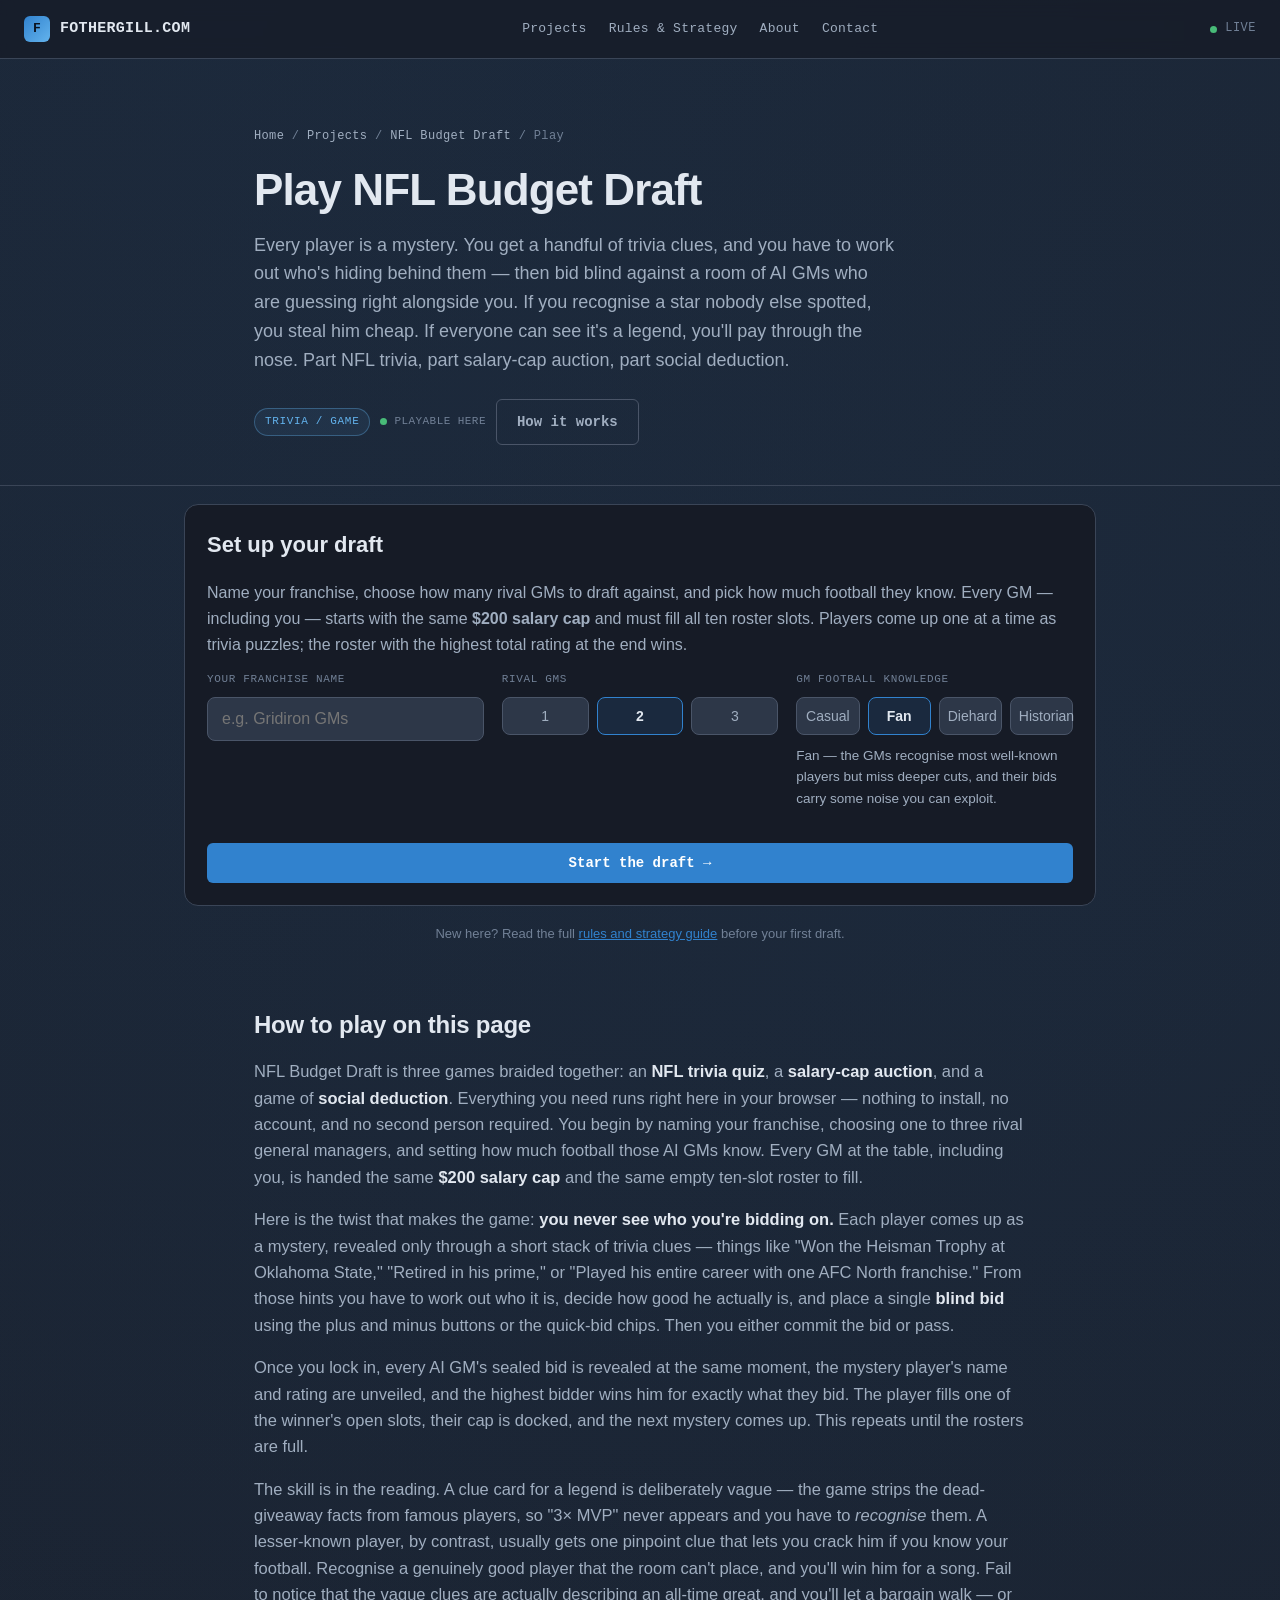
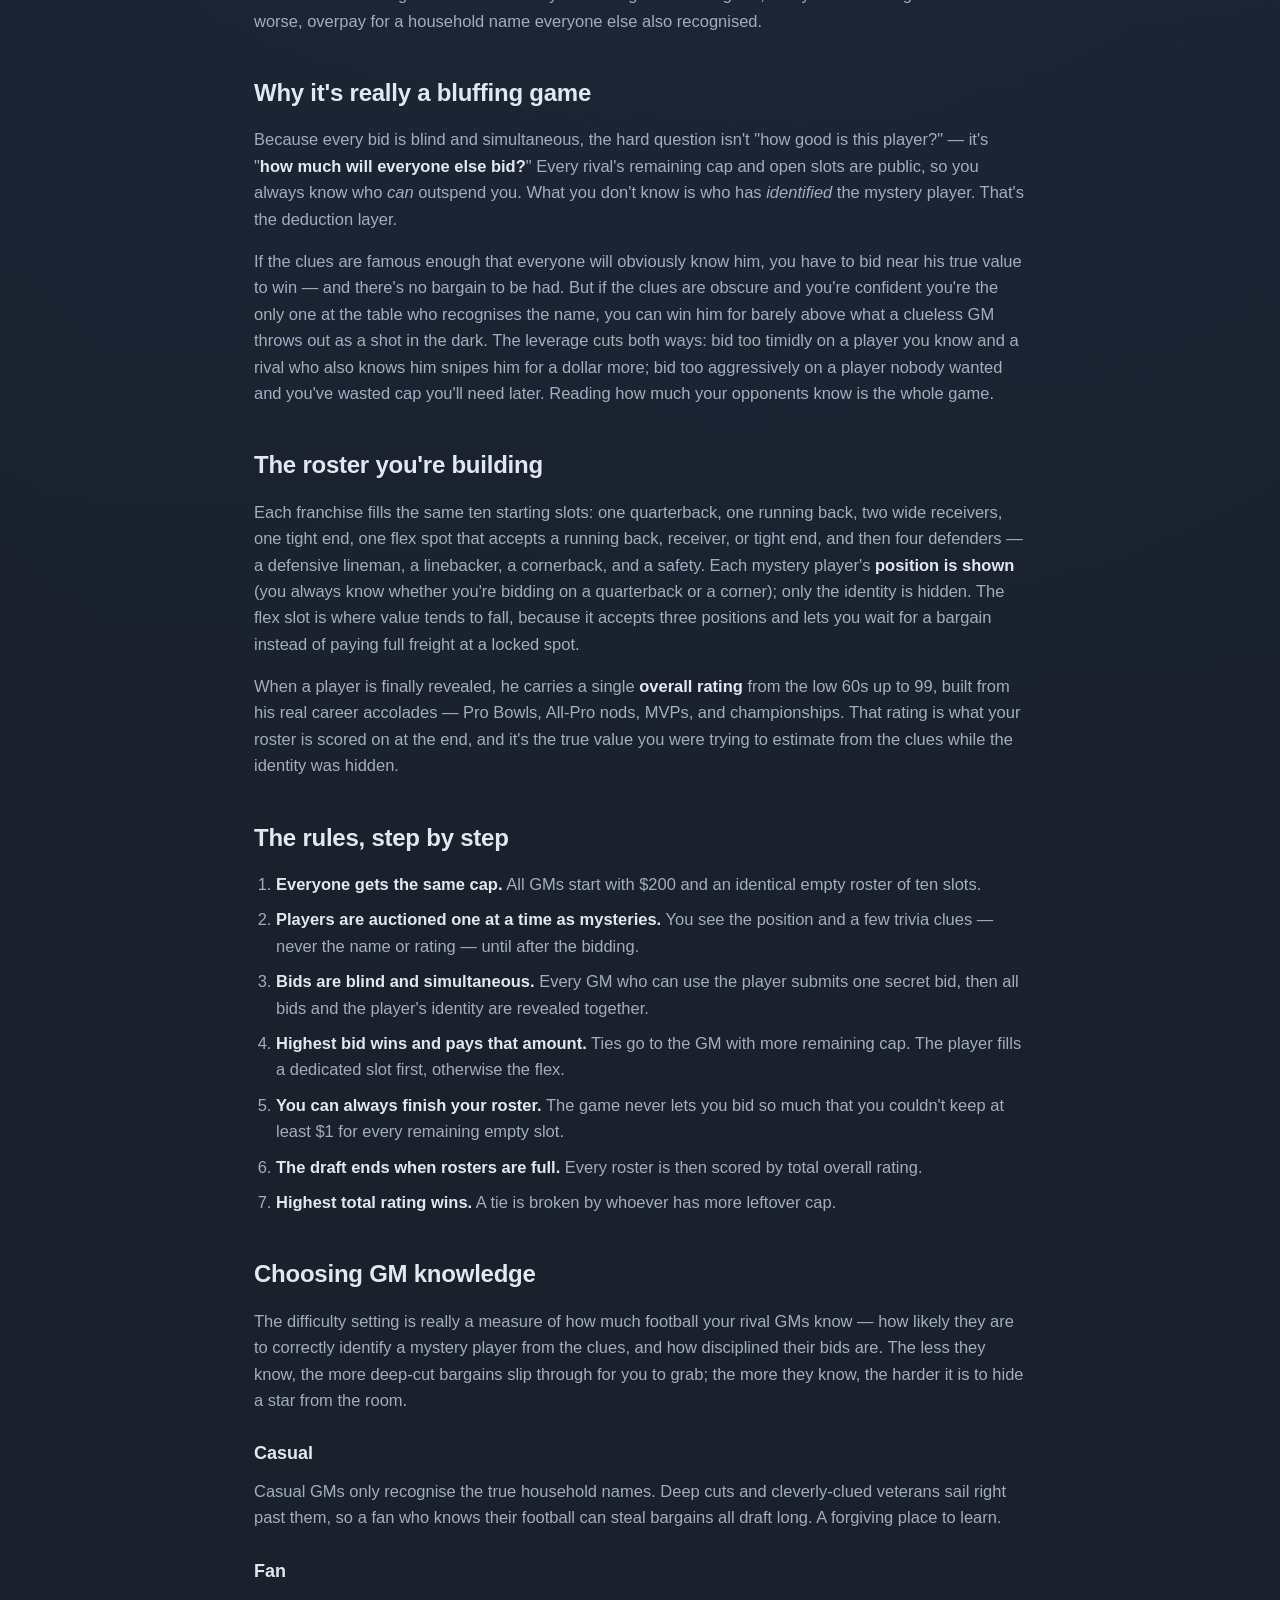
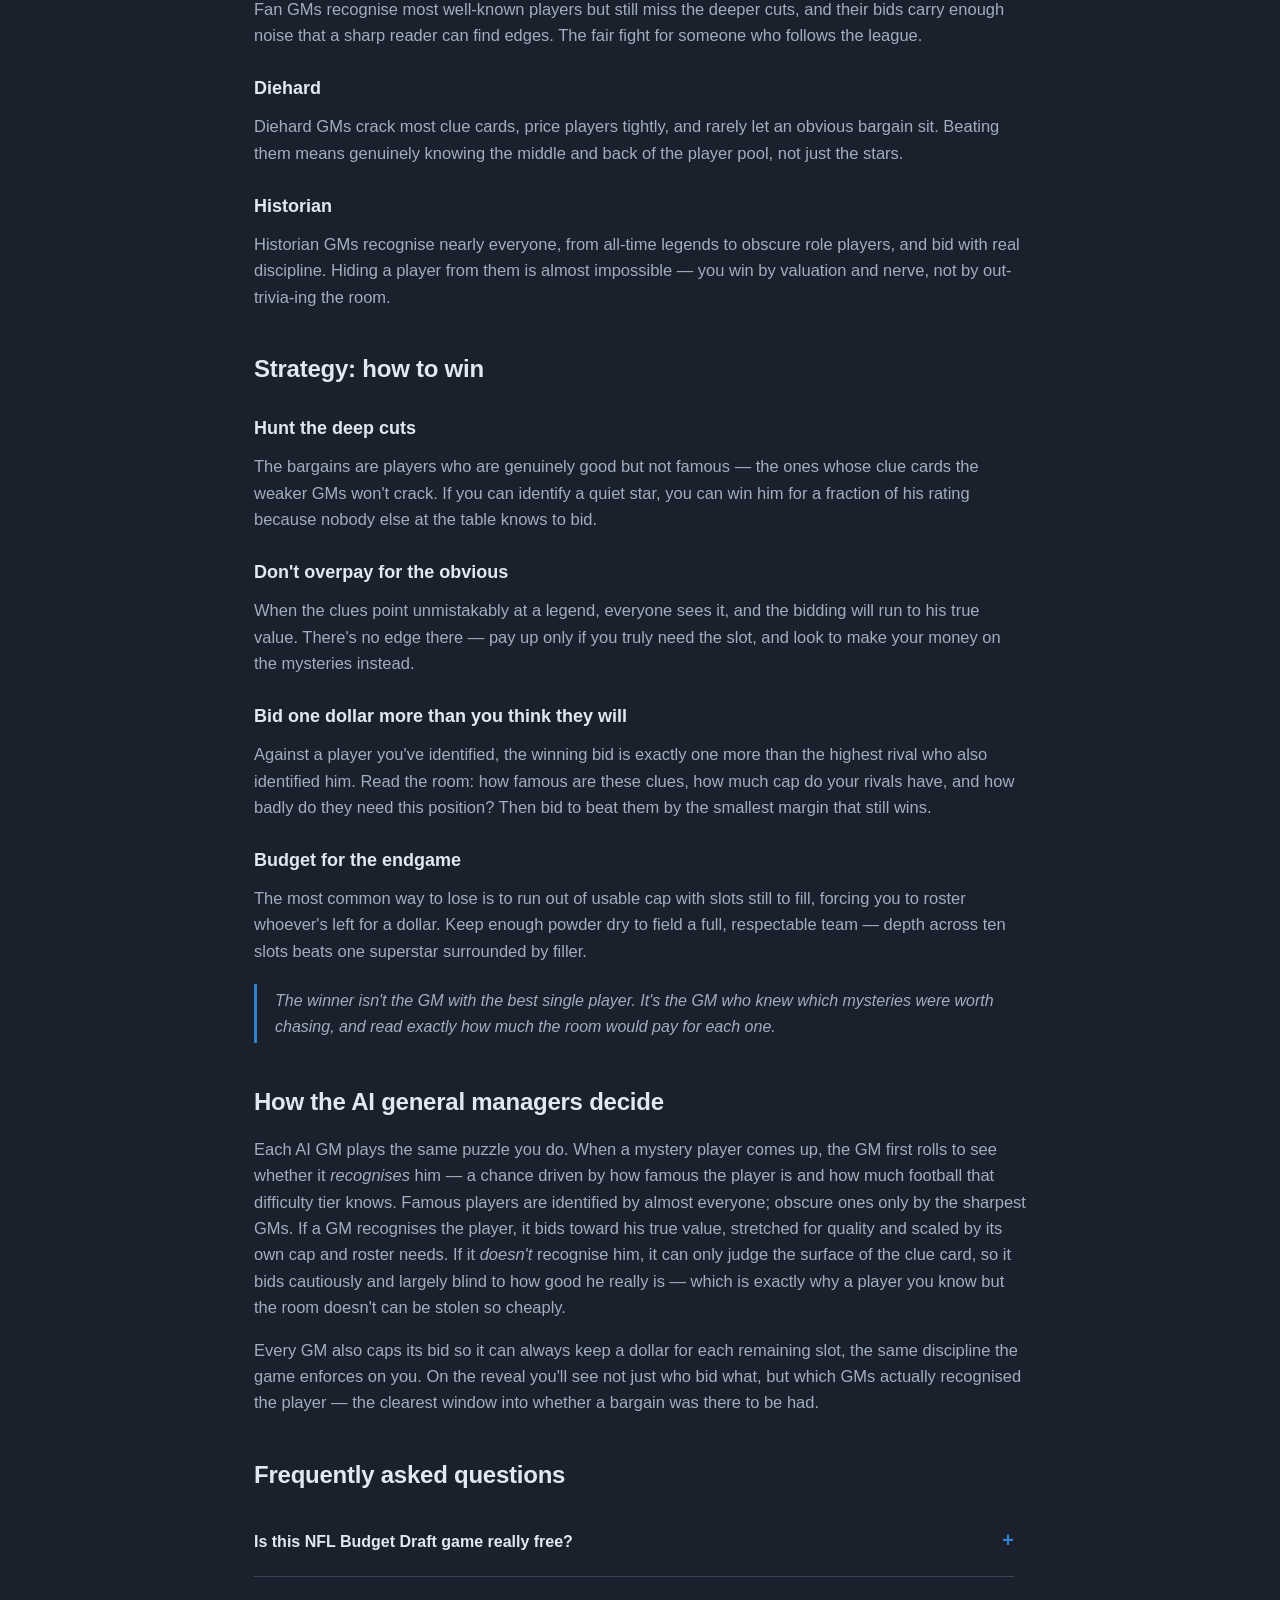
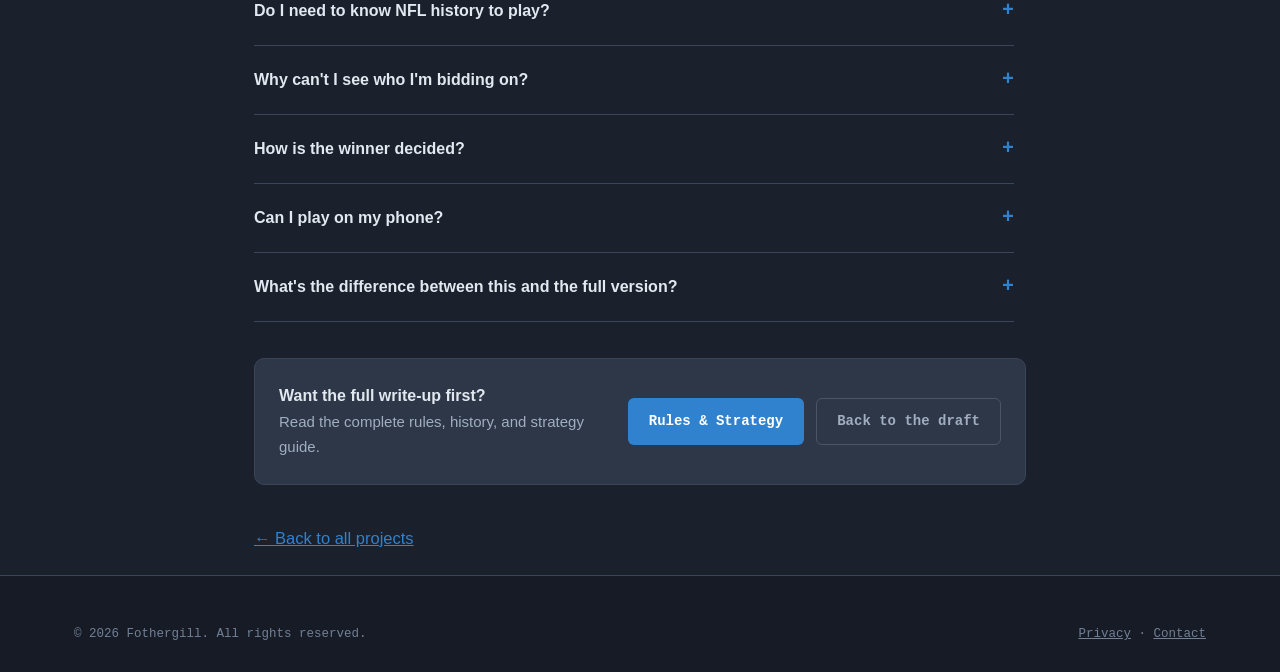
==== commit 62970637: "nfl" ====
--- a/budget-draft/index.html
+++ b/budget-draft/index.html
@@ -3,14 +3,14 @@
 <head>
 <meta charset="UTF-8">
 <meta name="viewport" content="width=device-width, initial-scale=1.0">
-<title>Play NFL Budget Draft Online — Free Single-Player Salary-Cap Auction Game vs AI | Fothergill</title>
-<meta name="description" content="Play NFL Budget Draft free in your browser. Build a 10-man roster from a shared salary cap in a blind-bid auction against AI general managers across four difficulty levels. Value players, manage your budget, and out-draft the room — no download, no account. Full rules and strategy included.">
+<title>Play NFL Budget Draft — Free Trivia Auction Game vs AI GMs | Fothergill</title>
+<meta name="description" content="Play NFL Budget Draft free in your browser. Each player is a mystery revealed only through trivia clues — identify the star from the hints, then bid blind against AI GMs who are guessing too. Part NFL trivia, part salary-cap auction, part social deduction. No download, no account.">
 <meta name="author" content="Fothergill">
-<meta name="keywords" content="nfl budget draft, salary cap draft game, fantasy auction draft, play budget draft online, nfl auction game, single player draft game, football gm game, blind bid auction, draft simulator, nfl roster builder">
+<meta name="keywords" content="nfl budget draft, nfl trivia game, salary cap auction, blind bid draft, football trivia, guess the player, nfl guessing game, social deduction draft, play budget draft online, fantasy auction game">
 <link rel="canonical" href="https://fothergill.com/budget-draft/">
 <meta property="og:type" content="game">
-<meta property="og:title" content="Play NFL Budget Draft Online — Free Single-Player Salary-Cap Auction Game">
-<meta property="og:description" content="Build a roster from a shared salary cap in a blind-bid auction against AI general managers. Value players, manage your budget, and out-draft the room — no download or account.">
+<meta property="og:title" content="Play NFL Budget Draft — Free Trivia Auction Game vs AI GMs">
+<meta property="og:description" content="Identify a mystery NFL player from trivia clues, then bid blind against AI GMs who are guessing too. Part trivia, part auction, part social deduction. No download or account.">
 <meta property="og:url" content="https://fothergill.com/budget-draft/">
 <link rel="stylesheet" href="../style.css">
 <style>
@@ -45,24 +45,23 @@
   .slotpip{ width:14px; height:8px; border-radius:2px; background:var(--border); }
   .slotpip.filled{ background:var(--accent); }
 
-  /* Player card (up for auction) */
-  .auction-card{ background:linear-gradient(160deg,#243244,#161b26); border:1px solid var(--border); border-radius:14px; padding:20px; margin:6px 0 16px; display:flex; align-items:center; gap:18px; flex-wrap:wrap; }
-  .ovr-badge{ width:74px; height:74px; border-radius:14px; display:flex; flex-direction:column; align-items:center; justify-content:center; color:#fff; flex-shrink:0; box-shadow:0 4px 12px rgba(0,0,0,.35); }
-  .ovr-badge .num{ font-size:30px; font-weight:800; line-height:1; }
-  .ovr-badge .lbl{ font-size:10px; letter-spacing:.08em; opacity:.85; }
-  .pl-info{ min-width:180px; flex:1; }
-  .pl-name{ font-size:22px; font-weight:700; color:var(--text-primary); }
-  .pl-sub{ color:var(--text-secondary); font-size:14px; margin-top:2px; }
-  .pos-tag{ display:inline-block; font-family:var(--mono); font-size:11px; font-weight:700; padding:2px 8px; border-radius:6px; color:#fff; margin-right:8px; }
-  .accolades{ display:flex; gap:14px; flex-wrap:wrap; margin-top:10px; }
-  .acc{ text-align:center; }
-  .acc .v{ font-size:18px; font-weight:700; color:var(--text-primary); }
-  .acc .k{ font-size:10px; letter-spacing:.05em; text-transform:uppercase; color:var(--text-muted); }
-  .fills-note{ font-size:13px; color:var(--text-muted); margin-top:8px; }
+  /* Mystery player card (up for auction) */
+  .auction-card{ background:linear-gradient(160deg,#243244,#161b26); border:1px solid var(--border); border-radius:14px; padding:20px; margin:6px 0 16px; }
+  .myst-head{ display:flex; align-items:center; gap:14px; flex-wrap:wrap; margin-bottom:14px; }
+  .myst-badge{ width:60px; height:60px; border-radius:14px; display:flex; align-items:center; justify-content:center; font-size:30px; background:var(--surface); border:1px dashed var(--border); flex-shrink:0; }
+  .pos-tag{ display:inline-block; font-family:var(--mono); font-size:12px; font-weight:700; padding:3px 10px; border-radius:6px; color:#fff; }
+  .myst-title{ font-size:20px; font-weight:700; color:var(--text-primary); }
+  .myst-sub{ color:var(--text-secondary); font-size:13.5px; margin-top:2px; }
+  .clue-list{ display:flex; flex-direction:column; gap:8px; }
+  .clue-item{ background:var(--surface); border:1px solid var(--border-soft); border-radius:9px; padding:10px 12px; font-size:14px; color:var(--text-primary); display:flex; gap:10px; align-items:flex-start; }
+  .clue-item .cnum{ font-family:var(--mono); font-size:11px; color:var(--accent); flex-shrink:0; margin-top:2px; }
+  .clue-item .clabel{ color:var(--text-muted); font-family:var(--mono); font-size:11px; text-transform:uppercase; letter-spacing:.04em; }
+  .fills-note{ font-size:13px; color:var(--text-muted); margin-top:12px; }
 
   /* Bid controls */
   .bid-box{ background:var(--surface); border:1px solid var(--border-soft); border-radius:12px; padding:16px; }
-  .bid-box h3{ margin:0 0 12px; font-size:14px; font-family:var(--mono); letter-spacing:.04em; text-transform:uppercase; color:var(--text-secondary); }
+  .bid-box h3{ margin:0 0 6px; font-size:14px; font-family:var(--mono); letter-spacing:.04em; text-transform:uppercase; color:var(--text-secondary); }
+  .bid-box p.hint{ font-size:13px; color:var(--text-muted); margin:0 0 14px; }
   .stepper{ display:flex; align-items:center; gap:10px; margin-bottom:12px; flex-wrap:wrap; }
   .stepper button.step{ width:40px; height:40px; border-radius:8px; border:1px solid var(--border); background:var(--surface-hover); color:var(--text-primary); font-size:20px; line-height:1; cursor:pointer; }
   .stepper button.step:hover{ border-color:var(--accent); }
@@ -79,11 +78,20 @@
 
   /* Reveal */
   .reveal-box{ background:var(--surface); border:1px solid var(--accent); border-radius:12px; padding:16px 18px; margin-top:14px; }
-  .reveal-box h3{ margin:0 0 10px; font-size:17px; }
+  .reveal-head{ display:flex; align-items:center; gap:14px; flex-wrap:wrap; margin-bottom:10px; }
+  .ovr-badge{ width:64px; height:64px; border-radius:12px; display:flex; flex-direction:column; align-items:center; justify-content:center; color:#fff; flex-shrink:0; }
+  .ovr-badge .num{ font-size:26px; font-weight:800; line-height:1; }
+  .ovr-badge .lbl{ font-size:10px; letter-spacing:.08em; opacity:.85; }
+  .reveal-name{ font-size:20px; font-weight:700; color:var(--text-primary); }
+  .reveal-sub{ color:var(--text-secondary); font-size:13.5px; }
+  .reveal-outcome{ font-size:15px; margin:6px 0 10px; }
+  .reveal-outcome.win{ color:#9ae6b4; } .reveal-outcome.lose{ color:var(--text-secondary); }
+  .recog-note{ font-size:12.5px; color:var(--text-muted); font-family:var(--mono); margin-bottom:8px; }
   .bidline{ display:flex; justify-content:space-between; padding:6px 0; border-bottom:1px dashed var(--border-soft); font-size:14px; }
   .bidline:last-child{ border-bottom:none; }
   .bidline.win{ color:#9ae6b4; font-weight:600; }
   .bidline .amt{ font-family:var(--mono); }
+  .bidline .rec{ font-size:11px; color:var(--text-muted); font-family:var(--mono); margin-left:8px; }
 
   /* Log */
   .log{ margin-top:16px; max-height:200px; overflow-y:auto; background:var(--bg); border:1px solid var(--border-soft); border-radius:10px; padding:12px 14px; }
@@ -92,7 +100,7 @@
   .log-entry .who{ color:var(--text-primary); font-weight:600; }
   .log-entry.system{ color:var(--accent); font-family:var(--mono); font-size:12.5px; }
 
-  /* Roster table */
+  /* Roster tables */
   .roster-wrap{ overflow-x:auto; }
   table.roster{ width:100%; border-collapse:collapse; margin-top:8px; font-size:14px; }
   table.roster th, table.roster td{ text-align:left; padding:8px 10px; border-bottom:1px solid var(--border-soft); }
@@ -133,11 +141,11 @@
     <div class="wrap-narrow">
       <p class="breadcrumb"><a href="../index.html">Home</a> / <a href="../index.html#projects">Projects</a> / <a href="../projects/nfl-budget-draft.html">NFL Budget Draft</a> / Play</p>
       <h1>Play NFL Budget Draft</h1>
-      <p class="lede">Take the general manager's chair for a full single-player salary-cap draft. You and a room of AI GMs share the same budget and bid in a blind auction for every player on the board. Value talent correctly, manage your cap, and assemble the strongest ten-man roster — all in your browser, with no download and no account.</p>
+      <p class="lede">Every player is a mystery. You get a handful of trivia clues, and you have to work out who's hiding behind them — then bid blind against a room of AI GMs who are guessing right alongside you. If you recognise a star nobody else spotted, you steal him cheap. If everyone can see it's a legend, you'll pay through the nose. Part NFL trivia, part salary-cap auction, part social deduction.</p>
       <div class="badge-row">
-        <span class="card-tag utilities">Tool / Game</span>
+        <span class="card-tag utilities">Trivia / Game</span>
         <span class="card-status"><span class="pulse-dot"></span>PLAYABLE HERE</span>
-        <a class="btn btn-ghost" href="#how-to-use">How the auction works</a>
+        <a class="btn btn-ghost" href="#how-to-use">How it works</a>
       </div>
     </div>
   </header>
@@ -148,7 +156,7 @@
     <!-- Setup -->
     <section class="game-panel" id="setup">
       <h2 style="font-size:22px;">Set up your draft</h2>
-      <p style="color:var(--text-secondary);margin:0 0 6px;">Name your franchise, choose how many rival GMs to draft against, and pick how sharp they are. Every GM — including you — starts with the same <strong>$200 salary cap</strong> and must fill all ten roster slots. When the board is done, the roster with the highest total player rating wins.</p>
+      <p style="color:var(--text-secondary);margin:0 0 6px;">Name your franchise, choose how many rival GMs to draft against, and pick how much football they know. Every GM — including you — starts with the same <strong>$200 salary cap</strong> and must fill all ten roster slots. Players come up one at a time as trivia puzzles; the roster with the highest total rating at the end wins.</p>
       <div class="setup-grid">
         <div class="field-block">
           <span class="label-cap">Your franchise name</span>
@@ -163,14 +171,14 @@
           </div>
         </div>
         <div class="field-block">
-          <span class="label-cap">GM difficulty</span>
+          <span class="label-cap">GM football knowledge</span>
           <div class="seg" id="diff-seg" role="group" aria-label="AI difficulty">
-            <button data-diff="easy">Easy</button>
-            <button data-diff="medium" class="selected">Medium</button>
-            <button data-diff="hard">Hard</button>
-            <button data-diff="impossible">Sharp</button>
+            <button data-diff="easy">Casual</button>
+            <button data-diff="medium" class="selected">Fan</button>
+            <button data-diff="hard">Diehard</button>
+            <button data-diff="impossible">Historian</button>
           </div>
-          <p class="diff-note" id="diff-note">Medium — GMs value players reasonably and spread their cap, with a little noise you can exploit.</p>
+          <p class="diff-note" id="diff-note">Fan — the GMs recognise most well-known players but miss deeper cuts, and their bids carry some noise you can exploit.</p>
         </div>
       </div>
       <div class="btn-row" style="margin-top:16px;">
@@ -187,7 +195,8 @@
 
       <div id="bid-stage">
         <div class="bid-box">
-          <h3>Your bid</h3>
+          <h3>Your blind bid</h3>
+          <p class="hint">Work out who this is from the clues. Bid high enough to beat the GMs who also recognise him — but not a dollar more than he's worth to you.</p>
           <div class="stepper">
             <button class="step" id="bid-minus" aria-label="Lower bid">&minus;</button>
             <span class="bid-amount"><span class="dollar">$</span><span id="bid-val">0</span></span>
@@ -222,60 +231,64 @@
     <div class="wrap-narrow">
 
       <h2 id="how-to-use">How to play on this page</h2>
-      <p>Everything you need to run a full salary-cap draft is built into the board above — there is nothing to install, no account to create, and no second person required. You begin by <strong>setting up your draft</strong>: name your franchise, choose one to three rival general managers to compete against, and set how sharp those AI GMs are. Every general manager at the table, including you, is handed the exact same <strong>$200 salary cap</strong> and the exact same empty ten-slot roster to fill.</p>
-      <p>The draft then runs as a <strong>blind-bid auction</strong>, one player at a time. The best available player is placed "on the block," and every GM who still needs a slot that player can fill submits a single secret bid at the same moment. You set your bid with the plus and minus buttons or the quick-bid chips, then press <strong>Place blind bid</strong> — or <strong>Pass</strong> if you'd rather save your money. Once you commit, every AI GM's sealed bid is revealed at once. The highest bid wins the player and pays exactly what they bid; a tie is broken in favour of whichever GM has more cap space left. The winner slots the player onto their roster, the cap is deducted, and the next player comes up. This continues until the board can no longer fill anyone's roster.</p>
-      <p>Because the bids are blind, the game is a test of nerve and reading the room. You can see every rival's remaining cap and which slots they still need — that public information is your biggest weapon. If you know a rival is desperate for a quarterback and has $80 left, you know roughly how high you'd have to go to beat them, and whether it's worth it. Overpay for one superstar and you'll be filling the back of your roster with the scraps nobody else wanted; hoard your cap too long and the players you needed will already be gone.</p>
-      <p>When the draft ends, every roster is scored by adding up the overall rating of every player on it. The highest total wins — not the team with the single best player, but the team that spent its cap most efficiently across all ten slots. You'll see a full breakdown of every franchise's roster, what each player cost, and where the draft was won and lost.</p>
+      <p>NFL Budget Draft is three games braided together: an <strong>NFL trivia quiz</strong>, a <strong>salary-cap auction</strong>, and a game of <strong>social deduction</strong>. Everything you need runs right here in your browser — nothing to install, no account, and no second person required. You begin by naming your franchise, choosing one to three rival general managers, and setting how much football those AI GMs know. Every GM at the table, including you, is handed the same <strong>$200 salary cap</strong> and the same empty ten-slot roster to fill.</p>
+      <p>Here is the twist that makes the game: <strong>you never see who you're bidding on.</strong> Each player comes up as a mystery, revealed only through a short stack of trivia clues — things like "Won the Heisman Trophy at Oklahoma State," "Retired in his prime," or "Played his entire career with one AFC North franchise." From those hints you have to work out who it is, decide how good he actually is, and place a single <strong>blind bid</strong> using the plus and minus buttons or the quick-bid chips. Then you either commit the bid or pass.</p>
+      <p>Once you lock in, every AI GM's sealed bid is revealed at the same moment, the mystery player's name and rating are unveiled, and the highest bidder wins him for exactly what they bid. The player fills one of the winner's open slots, their cap is docked, and the next mystery comes up. This repeats until the rosters are full.</p>
+      <p>The skill is in the reading. A clue card for a legend is deliberately vague — the game strips the dead-giveaway facts from famous players, so "3× MVP" never appears and you have to <em>recognise</em> them. A lesser-known player, by contrast, usually gets one pinpoint clue that lets you crack him if you know your football. Recognise a genuinely good player that the room can't place, and you'll win him for a song. Fail to notice that the vague clues are actually describing an all-time great, and you'll let a bargain walk — or worse, overpay for a household name everyone else also recognised.</p>
+
+      <h2 id="deduction">Why it's really a bluffing game</h2>
+      <p>Because every bid is blind and simultaneous, the hard question isn't "how good is this player?" — it's "<strong>how much will everyone else bid?</strong>" Every rival's remaining cap and open slots are public, so you always know who <em>can</em> outspend you. What you don't know is who has <em>identified</em> the mystery player. That's the deduction layer.</p>
+      <p>If the clues are famous enough that everyone will obviously know him, you have to bid near his true value to win — and there's no bargain to be had. But if the clues are obscure and you're confident you're the only one at the table who recognises the name, you can win him for barely above what a clueless GM throws out as a shot in the dark. The leverage cuts both ways: bid too timidly on a player you know and a rival who also knows him snipes him for a dollar more; bid too aggressively on a player nobody wanted and you've wasted cap you'll need later. Reading how much your opponents know is the whole game.</p>
 
       <h2 id="roster">The roster you're building</h2>
-      <p>Each franchise fills the same ten starting slots, drawn from a pool of famous players at every position. The slots are: one quarterback, one running back, two wide receivers, one tight end, one flex spot that accepts a running back, receiver, or tight end, and then four defenders — a defensive lineman, a linebacker, a cornerback, and a safety. The flex slot is where a lot of drafts are won: because it accepts three different positions, a savvy GM can wait for value to fall to them there rather than paying full price at a locked position.</p>
-      <p>Every player carries a single <strong>overall rating</strong> from the low 60s to a maximum of 99, generated from their real career accolades — Pro Bowls, All-Pro selections, MVP awards, and championships — blended with their attributes. That rating is both what you're chasing (it's what your roster is scored on) and the anchor for what a player is truly worth at auction. Learning to feel the gap between a 99 and an 88 at a position, and whether that gap is worth twenty dollars of cap, is the entire skill of the game.</p>
+      <p>Each franchise fills the same ten starting slots: one quarterback, one running back, two wide receivers, one tight end, one flex spot that accepts a running back, receiver, or tight end, and then four defenders — a defensive lineman, a linebacker, a cornerback, and a safety. Each mystery player's <strong>position is shown</strong> (you always know whether you're bidding on a quarterback or a corner); only the identity is hidden. The flex slot is where value tends to fall, because it accepts three positions and lets you wait for a bargain instead of paying full freight at a locked spot.</p>
+      <p>When a player is finally revealed, he carries a single <strong>overall rating</strong> from the low 60s up to 99, built from his real career accolades — Pro Bowls, All-Pro nods, MVPs, and championships. That rating is what your roster is scored on at the end, and it's the true value you were trying to estimate from the clues while the identity was hidden.</p>
 
       <h2 id="rules">The rules, step by step</h2>
       <ol>
         <li><strong>Everyone gets the same cap.</strong> All GMs start with $200 and an identical empty roster of ten slots.</li>
-        <li><strong>Players are auctioned one at a time.</strong> The highest-rated player still useful to someone is placed on the block.</li>
-        <li><strong>Bids are blind and simultaneous.</strong> Every GM who can use the player submits one secret bid, then all bids are revealed together.</li>
-        <li><strong>Highest bid wins and pays that amount.</strong> Ties go to the GM with more remaining cap. The player fills one of the winner's open slots — a dedicated position slot first, otherwise the flex.</li>
-        <li><strong>You must be able to finish your roster.</strong> The game never lets you bid so much that you couldn't afford at least $1 for every remaining empty slot, so you can always complete a legal team.</li>
-        <li><strong>The draft ends when rosters are full</strong> (or no remaining player fits anyone's open slots). Every roster is then scored by total overall rating.</li>
-        <li><strong>Highest total rating wins.</strong> If two franchises tie on rating, the one with more leftover cap wins the tiebreak.</li>
+        <li><strong>Players are auctioned one at a time as mysteries.</strong> You see the position and a few trivia clues — never the name or rating — until after the bidding.</li>
+        <li><strong>Bids are blind and simultaneous.</strong> Every GM who can use the player submits one secret bid, then all bids and the player's identity are revealed together.</li>
+        <li><strong>Highest bid wins and pays that amount.</strong> Ties go to the GM with more remaining cap. The player fills a dedicated slot first, otherwise the flex.</li>
+        <li><strong>You can always finish your roster.</strong> The game never lets you bid so much that you couldn't keep at least $1 for every remaining empty slot.</li>
+        <li><strong>The draft ends when rosters are full.</strong> Every roster is then scored by total overall rating.</li>
+        <li><strong>Highest total rating wins.</strong> A tie is broken by whoever has more leftover cap.</li>
       </ol>
 
-      <h2 id="difficulty">Choosing GM difficulty</h2>
-      <p>The rival GMs are not picking randomly — each one runs the same valuation engine you're playing against, but with a different amount of noise and aggression layered on top. The difficulty setting changes how accurately they price players and how disciplined they are with their cap.</p>
-      <h3>Easy</h3>
-      <p>Easy GMs value players loosely, with a lot of random noise in their bids. They'll frequently over-pay for a name they like and under-value a quiet star, leaving obvious bargains on the board for you to scoop up. A forgiving place to learn how the auction flows.</p>
-      <h3>Medium</h3>
-      <p>Medium GMs value players reasonably and spread their cap sensibly across the roster, but there's still enough randomness in their bids that a sharp reader can find edges. This is the fair fight for someone who knows the game.</p>
-      <h3>Hard</h3>
-      <p>Hard GMs price players tightly, stretch appropriately for elite talent, and rarely leave a clear bargain sitting on the board. Beating them means genuinely nailing player value and timing your aggression for the moments they can't match you.</p>
-      <h3>Sharp</h3>
-      <p>Sharp GMs are the benchmark: near-perfect valuations, disciplined cap management, and a willingness to pay a small premium to lock down the players that matter most. They will punish every overpay and every slot you leave to chance. Out-drafting a room of Sharp GMs is a real achievement.</p>
+      <h2 id="difficulty">Choosing GM knowledge</h2>
+      <p>The difficulty setting is really a measure of how much football your rival GMs know — how likely they are to correctly identify a mystery player from the clues, and how disciplined their bids are. The less they know, the more deep-cut bargains slip through for you to grab; the more they know, the harder it is to hide a star from the room.</p>
+      <h3>Casual</h3>
+      <p>Casual GMs only recognise the true household names. Deep cuts and cleverly-clued veterans sail right past them, so a fan who knows their football can steal bargains all draft long. A forgiving place to learn.</p>
+      <h3>Fan</h3>
+      <p>Fan GMs recognise most well-known players but still miss the deeper cuts, and their bids carry enough noise that a sharp reader can find edges. The fair fight for someone who follows the league.</p>
+      <h3>Diehard</h3>
+      <p>Diehard GMs crack most clue cards, price players tightly, and rarely let an obvious bargain sit. Beating them means genuinely knowing the middle and back of the player pool, not just the stars.</p>
+      <h3>Historian</h3>
+      <p>Historian GMs recognise nearly everyone, from all-time legends to obscure role players, and bid with real discipline. Hiding a player from them is almost impossible — you win by valuation and nerve, not by out-trivia-ing the room.</p>
 
       <h2 id="strategy">Strategy: how to win</h2>
-      <h3>Value tiers, not names</h3>
-      <p>Great GMs think in tiers, not individual players. If three receivers are rated within a couple of points of one another, there is no reason to pay a premium for the first one off the board — let a rival spend big, then take the near-identical option a tier down for far less. Knowing where the real drop-offs are between tiers is most of the game.</p>
+      <h3>Hunt the deep cuts</h3>
+      <p>The bargains are players who are genuinely good but not famous — the ones whose clue cards the weaker GMs won't crack. If you can identify a quiet star, you can win him for a fraction of his rating because nobody else at the table knows to bid.</p>
+      <h3>Don't overpay for the obvious</h3>
+      <p>When the clues point unmistakably at a legend, everyone sees it, and the bidding will run to his true value. There's no edge there — pay up only if you truly need the slot, and look to make your money on the mysteries instead.</p>
+      <h3>Bid one dollar more than you think they will</h3>
+      <p>Against a player you've identified, the winning bid is exactly one more than the highest rival who also identified him. Read the room: how famous are these clues, how much cap do your rivals have, and how badly do they need this position? Then bid to beat them by the smallest margin that still wins.</p>
       <h3>Budget for the endgame</h3>
-      <p>The most common way to lose is to run out of usable cap with slots still to fill, forcing you to roster whoever is left for a dollar. Always keep enough powder dry to field a complete, respectable team. Depth across ten slots beats one superstar surrounded by minimum-bid filler almost every time.</p>
-      <h3>Read the room's cap</h3>
-      <p>Every rival's remaining cap and open slots are shown to you. That is public information you should be constantly using: a GM with no cap left can't outbid you, and a GM who still needs three positions with $40 left is about to get squeezed. Nominate and bid with those pressures in mind.</p>
-      <h3>Exploit the flex</h3>
-      <p>Because the flex slot accepts three positions, it is the easiest place to capture value. Rather than paying up for your second running back, you can let the board come to you and drop whichever of a runner, receiver, or tight end falls furthest below its rating into the flex.</p>
-      <blockquote>The winner of a budget draft is rarely the GM with the best single player. It's the GM who spent efficiently across the whole roster while everyone else was busy overpaying at the top.</blockquote>
+      <p>The most common way to lose is to run out of usable cap with slots still to fill, forcing you to roster whoever's left for a dollar. Keep enough powder dry to field a full, respectable team — depth across ten slots beats one superstar surrounded by filler.</p>
+      <blockquote>The winner isn't the GM with the best single player. It's the GM who knew which mysteries were worth chasing, and read exactly how much the room would pay for each one.</blockquote>
 
       <h2 id="how-ai-works">How the AI general managers decide</h2>
-      <p>Each AI GM values every player from the same rating you see, converted into a market price on a curve where elite players cost exponentially more than average ones. On each auction, a GM first checks whether the player fills one of its open slots — if not, it passes outright. If the player is useful, the GM works out a target bid from three things: its <em>fair share</em> of cap per remaining slot, how far above baseline the player's rating sits (it will stretch well past fair share for a genuine star, and well below it for a role player), and a personality factor that makes some GMs naturally more aggressive than others. Difficulty then adds or removes random noise around that target, and the Sharp tier layers on a small premium to secure the players it wants most.</p>
-      <p>Crucially, every GM caps its bid so that it can always afford at least a dollar for each of its other empty slots — the same discipline the game enforces on you. That is why the AI rarely blows itself up early, and why beating the harder tiers comes down to reading which players they'll fight for and which they'll let slide, then bidding one dollar more than they will at exactly the right moment.</p>
+      <p>Each AI GM plays the same puzzle you do. When a mystery player comes up, the GM first rolls to see whether it <em>recognises</em> him — a chance driven by how famous the player is and how much football that difficulty tier knows. Famous players are identified by almost everyone; obscure ones only by the sharpest GMs. If a GM recognises the player, it bids toward his true value, stretched for quality and scaled by its own cap and roster needs. If it <em>doesn't</em> recognise him, it can only judge the surface of the clue card, so it bids cautiously and largely blind to how good he really is — which is exactly why a player you know but the room doesn't can be stolen so cheaply.</p>
+      <p>Every GM also caps its bid so it can always keep a dollar for each remaining slot, the same discipline the game enforces on you. On the reveal you'll see not just who bid what, but which GMs actually recognised the player — the clearest window into whether a bargain was there to be had.</p>
 
       <h2 id="faq">Frequently asked questions</h2>
       <div class="faq">
-        <details><summary>Is this NFL Budget Draft game really free?</summary><p>Yes. The complete single-player draft runs free in your browser with no account, no download, and no in-game purchases. The site is supported by lightweight advertising, explained in full on the <a href="../privacy.html">privacy policy</a> page.</p></details>
-        <details><summary>Do I need to follow the NFL closely to play?</summary><p>Deep knowledge is a real advantage — knowing which names are underrated is how you find bargains — but the overall ratings and accolades are shown on every player card, so a casual fan can absolutely play and improve.</p></details>
-        <details><summary>Is this the same as fantasy football?</summary><p>It's related but distinct. Instead of drafting in turn order, every GM competes for every player under a shared salary cap in a blind auction, which puts the focus squarely on valuation and bidding rather than draft position.</p></details>
+        <details><summary>Is this NFL Budget Draft game really free?</summary><p>Yes. The complete single-player game runs free in your browser with no account, no download, and no in-game purchases. The site is supported by lightweight advertising, explained in full on the <a href="../privacy.html">privacy policy</a> page.</p></details>
+        <details><summary>Do I need to know NFL history to play?</summary><p>The more football you know, the bigger your edge — recognising players from clues is the whole skill. But every clue card shows the player's position and accolade-based hints, and the player is revealed after each auction, so you'll learn as you go.</p></details>
+        <details><summary>Why can't I see who I'm bidding on?</summary><p>That's the point of the game. The player is a mystery revealed only through trivia clues; identifying him from the hints — and judging whether your opponents can too — is how you find bargains and avoid overpaying.</p></details>
         <details><summary>How is the winner decided?</summary><p>When all rosters are full, each is scored by adding up the overall rating of every player on it. The highest total wins; a tie is broken by whoever has more leftover cap.</p></details>
         <details><summary>Can I play on my phone?</summary><p>Yes. The board is responsive with large tap targets for bidding, and works on modern phones, tablets, and desktops.</p></details>
-        <details><summary>What's the difference between this and the full version?</summary><p>This page is a streamlined, self-contained single-player auction. The <a href="https://budgetnfldraft.fothergill.com/" target="_blank" rel="noopener noreferrer">full version</a> adds online multiplayer, a much larger player pool, head coaches, clue cards, and a play-by-play game simulator that actually plays your roster out on the field.</p></details>
+        <details><summary>What's the difference between this and the full version?</summary><p>This page is a streamlined, self-contained single-player game. The <a href="https://budgetnfldraft.fothergill.com/" target="_blank" rel="noopener noreferrer">full version</a> adds online multiplayer, a much larger player pool, head coaches, richer clue cards, and a play-by-play game simulator that actually plays your roster out on the field.</p></details>
       </div>
 
       <div class="cta-row">
@@ -302,33 +315,48 @@
 document.getElementById('year').textContent = new Date().getFullYear();
 
 /* =====================================================================
-   NFL BUDGET DRAFT — OFFLINE SINGLE-PLAYER AUCTION ENGINE
+   NFL BUDGET DRAFT — OFFLINE TRIVIA-AUCTION ENGINE
    ---------------------------------------------------------------------
    This whole game runs client-side. There is no server round-trip: the
-   player pool, the AI general managers, the blind-bid auction, and the
-   final scoring all live in this one file. The design mirrors the core
-   loop of the full multiplayer game (a shared salary cap + a blind-bid
-   auction) in a simplified, self-contained form.
+   player pool, the trivia-clue generator, the AI general managers, the
+   blind-bid auction, and the final scoring all live in this one file.
+
+   THE CORE IDEA
+   -------------
+   NFL Budget Draft is a TRIVIA + HIDDEN-INFORMATION game, not a plain
+   auction. Every player is put on the block as a MYSTERY: you see only
+   the position and a short ladder of trivia clues, never the name or
+   rating. You must work out who he is (or at least how good he is) from
+   the clues, then bid BLIND. Your edge comes from ball knowledge —
+   recognising a player the other GMs can't — combined with reading how
+   much your opponents will bid (they're guessing too). Recognise a
+   quiet star the room misses and you steal him cheap; misjudge a vague
+   clue card for a legend and you let a bargain walk.
 
    HIGH-LEVEL FLOW
    ---------------
-   1. SETUP   — the human picks a franchise name, a number of AI GMs,
-                and a difficulty. Everyone is seeded with the same cap
-                (BUDGET) and an identical empty roster (SLOTS).
-   2. NOMINATE — the highest-rated player who can still fill *someone's*
-                open slot is placed "on the block". If no remaining
-                player fits anyone, the draft ends.
-   3. BID     — every GM that can use the player submits ONE blind bid
-                simultaneously. The human bids through the UI; each AI
-                bids via computeAIBid(). Bids are capped so a GM can
-                always afford the rest of its roster (see maxBid()).
-   4. RESOLVE — the highest bid wins and pays exactly that amount. Ties
-                break toward the GM with more cap left, then at random.
-                The player is placed into a dedicated slot if one is
-                open, otherwise the flex slot.
-   5. REPEAT  — go back to NOMINATE until all rosters are full.
-   6. SCORE   — each roster's total overall rating is summed; highest
-                total wins, leftover cap breaks ties.
+   1. SETUP     — human picks franchise name, number of AI GMs, and how
+                  much football they know (difficulty). Everyone gets the
+                  same cap (BUDGET) and the same empty roster (SLOTS).
+   2. NOMINATE  — the best still-usable player is put on the block and a
+                  fame-adaptive clue card is generated (buildClues). His
+                  identity and rating are HIDDEN.
+   3. BID       — every GM that can use the player submits ONE blind bid.
+                  The human bids via the UI; each AI first rolls to see
+                  whether it RECOGNISES the player (recognizeProb), then
+                  bids his true value if recognised, or a cautious, mostly
+                  quality-blind guess if not (computeAIBid).
+   4. RESOLVE   — highest bid wins and pays it; ties break toward more cap
+                  left. The player is revealed and slotted (dedicated slot
+                  first, else flex). The reveal shows who recognised him.
+   5. REPEAT    — back to NOMINATE until all rosters are full.
+   6. SCORE     — each roster's total overall rating is summed; highest
+                  wins, leftover cap breaks ties.
+
+   The clue engine (classifyHintText / hintFame / selectTieredClues /
+   derivedClues / buildClues) is ported from the full multiplayer game so
+   the puzzles behave the same: legends have their giveaway facts stripped
+   (you must RECOGNISE them), while lesser names get a pinpoint clue.
    ===================================================================== */
 
 (function(){
@@ -337,10 +365,11 @@
   /* ---- Constants ---------------------------------------------------- */
   var BUDGET = 200;               // starting salary cap for every GM
   var MIN_RESERVE = 1;            // dollars each still-empty slot must keep
+  var CLUES_PER_CARD = 3;         // trivia clues shown per mystery
 
   // The ten roster slots. `pos` lists which player positions may fill the
-  // slot. A slot with more than one position (the FLEX) is filled only
-  // after dedicated slots, so value naturally falls into it.
+  // slot. The FLEX (more than one position) is filled only after dedicated
+  // slots, so value naturally falls into it.
   var SLOTS = [
     { key:'QB',   label:'Quarterback',      pos:['QB'] },
     { key:'RB',   label:'Running Back',     pos:['RB'] },
@@ -353,178 +382,260 @@
     { key:'CB',   label:'Cornerback',       pos:['CB'] },
     { key:'S',    label:'Safety',           pos:['S'] }
   ];
-
-  // Colours + labels for each position, used purely for display.
   var POS_META = {
-    QB:{c:'#3182ce'}, RB:{c:'#38a169'}, WR:{c:'#dd6b20'}, TE:{c:'#d69e2e'},
-    DL:{c:'#e53e3e'}, LB:{c:'#805ad5'}, CB:{c:'#319795'}, S:{c:'#d53f8c'}
+    QB:{c:'#3182ce',n:'Quarterback'}, RB:{c:'#38a169',n:'Running Back'},
+    WR:{c:'#dd6b20',n:'Wide Receiver'}, TE:{c:'#d69e2e',n:'Tight End'},
+    DL:{c:'#e53e3e',n:'Defensive Line'}, LB:{c:'#805ad5',n:'Linebacker'},
+    CB:{c:'#319795',n:'Cornerback'}, S:{c:'#d53f8c',n:'Safety'}
   };
-
-  // Names given to the AI general managers (a subset is used per game).
   var GM_NAMES = ['Dynasty Dan','Moneyball Mia','Cap-Space Casey','Value Vic','Blitz Barry','Sharp Sharon','Trader Tom'];
 
   /* ---- Player pool -------------------------------------------------- */
-  // Curated from real career accolades. Each player: n=name, p=position,
-  // t=team, o=overall rating (63-99, normalised within position),
-  // pb=Pro Bowls, ap=All-Pros, mvp=MVPs, chp=championships, y=years.
+  // Curated from real career accolades. n=name, p=position, o=overall
+  // (63-99, per-position normalised), tm=team codes, pb/ap/mvp=Pro Bowls/
+  // All-Pros/MVPs, chp=championships, ca=title-game appearances,
+  // cm=championship MVPs, y=years, ts=trivia hints (text_stats).
   var POOL = [
-{n:"Rod Woodson",p:"CB",t:"PIT",o:99,pb:11,ap:6,mvp:0,chp:1,y:17},
-{n:"Reggie White",p:"DL",t:"PHI",o:99,pb:13,ap:8,mvp:0,chp:1,y:15},
-{n:"Lawrence Taylor",p:"LB",t:"NYG",o:99,pb:10,ap:8,mvp:1,chp:2,y:13},
-{n:"Tom Brady",p:"QB",t:"NE",o:99,pb:15,ap:3,mvp:3,chp:7,y:23},
-{n:"Jim Brown",p:"RB",t:"CLE",o:99,pb:9,ap:8,mvp:3,chp:1,y:9},
-{n:"Ronnie Lott",p:"S",t:"SF",o:99,pb:10,ap:8,mvp:0,chp:4,y:14},
-{n:"Travis Kelce",p:"TE",t:"KC",o:99,pb:10,ap:4,mvp:0,chp:3,y:13},
-{n:"Jerry Rice",p:"WR",t:"SF",o:99,pb:13,ap:10,mvp:0,chp:3,y:20},
-{n:"Ray Lewis",p:"LB",t:"BAL",o:98,pb:13,ap:7,mvp:0,chp:2,y:17},
-{n:"Deion Sanders",p:"CB",t:"ATL",o:97,pb:8,ap:6,mvp:0,chp:2,y:14},
-{n:"Tony Gonzalez",p:"TE",t:"KC",o:95,pb:14,ap:6,mvp:0,chp:0,y:17},
-{n:"Aaron Donald",p:"DL",t:"STL",o:94,pb:10,ap:8,mvp:0,chp:1,y:10},
-{n:"Joe Greene",p:"DL",t:"PIT",o:93,pb:10,ap:4,mvp:0,chp:4,y:13},
-{n:"Bruce Smith",p:"DL",t:"BUF",o:93,pb:11,ap:8,mvp:0,chp:0,y:19},
-{n:"Rob Gronkowski",p:"TE",t:"NE",o:93,pb:5,ap:4,mvp:0,chp:4,y:11},
-{n:"Peyton Manning",p:"QB",t:"IND",o:92,pb:14,ap:7,mvp:5,chp:2,y:18},
-{n:"Alan Page",p:"DL",t:"MIN",o:91,pb:9,ap:6,mvp:1,chp:0,y:15},
-{n:"Jack Lambert",p:"LB",t:"PIT",o:91,pb:9,ap:6,mvp:0,chp:4,y:11},
-{n:"Shannon Sharpe",p:"TE",t:"DEN",o:91,pb:8,ap:4,mvp:0,chp:3,y:14},
-{n:"Mel Blount",p:"CB",t:"PIT",o:88,pb:5,ap:2,mvp:0,chp:4,y:14},
-{n:"Emmitt Smith",p:"RB",t:"DAL",o:88,pb:8,ap:4,mvp:1,chp:3,y:15},
-{n:"Walter Payton",p:"RB",t:"CHI",o:88,pb:9,ap:5,mvp:2,chp:1,y:13},
-{n:"Champ Bailey",p:"CB",t:"WAS",o:84,pb:12,ap:3,mvp:0,chp:0,y:15},
-{n:"Mike Ditka",p:"TE",t:"CHI",o:84,pb:5,ap:5,mvp:0,chp:2,y:12},
-{n:"Charles Woodson",p:"CB",t:"OAK",o:83,pb:9,ap:3,mvp:0,chp:1,y:18},
-{n:"Darrelle Revis",p:"CB",t:"NYJ",o:83,pb:7,ap:4,mvp:0,chp:1,y:11},
-{n:"Patrick Mahomes",p:"QB",t:"KC",o:83,pb:7,ap:2,mvp:3,chp:3,y:9},
-{n:"Ty Law",p:"CB",t:"NE",o:82,pb:5,ap:2,mvp:0,chp:3,y:15},
-{n:"Mike Singletary",p:"LB",t:"CHI",o:82,pb:10,ap:7,mvp:0,chp:1,y:12},
-{n:"Aaron Rodgers",p:"QB",t:"GB",o:82,pb:10,ap:4,mvp:4,chp:1,y:20},
-{n:"Joe Montana",p:"QB",t:"SF",o:82,pb:8,ap:3,mvp:2,chp:4,y:16},
-{n:"Barry Sanders",p:"RB",t:"DET",o:82,pb:10,ap:6,mvp:1,chp:0,y:10},
-{n:"Johnny Unitas",p:"QB",t:"BAL",o:81,pb:10,ap:5,mvp:3,chp:3,y:18},
-{n:"Junior Seau",p:"LB",t:"SD",o:80,pb:12,ap:6,mvp:0,chp:0,y:20},
-{n:"Troy Polamalu",p:"S",t:"PIT",o:80,pb:8,ap:4,mvp:0,chp:2,y:12},
-{n:"Bobby Wagner",p:"LB",t:"SEA",o:80,pb:10,ap:6,mvp:0,chp:1,y:14},
-{n:"Jalen Ramsey",p:"CB",t:"JAX",o:79,pb:7,ap:3,mvp:0,chp:1,y:10},
-{n:"Ed Reed",p:"S",t:"BAL",o:79,pb:9,ap:5,mvp:0,chp:1,y:12},
-{n:"Steve Young",p:"QB",t:"SF",o:77,pb:7,ap:3,mvp:2,chp:3,y:15},
-{n:"Brett Favre",p:"QB",t:"GB",o:77,pb:11,ap:3,mvp:3,chp:1,y:20},
-{n:"Terrell Davis",p:"RB",t:"DEN",o:77,pb:3,ap:3,mvp:1,chp:2,y:7},
-{n:"Richard Sherman",p:"CB",t:"SEA",o:76,pb:5,ap:3,mvp:0,chp:1,y:11},
-{n:"Von Miller",p:"LB",t:"DEN",o:76,pb:8,ap:3,mvp:0,chp:2,y:14},
-{n:"Marshall Faulk",p:"RB",t:"IND",o:76,pb:7,ap:3,mvp:1,chp:1,y:12},
-{n:"Adrian Peterson",p:"RB",t:"MIN",o:75,pb:7,ap:4,mvp:1,chp:0,y:15},
-{n:"Lance Alworth",p:"WR",t:"SD",o:75,pb:7,ap:6,mvp:0,chp:1,y:11},
-{n:"DeMarcus Ware",p:"DL",t:"DAL",o:74,pb:9,ap:4,mvp:0,chp:1,y:12},
-{n:"Dave Casper",p:"TE",t:"OAK",o:74,pb:5,ap:4,mvp:0,chp:1,y:11},
-{n:"Brian Dawkins",p:"S",t:"PHI",o:73,pb:9,ap:4,mvp:0,chp:0,y:16},
-{n:"Steve Atwater",p:"S",t:"DEN",o:73,pb:8,ap:2,mvp:0,chp:2,y:11},
-{n:"Asante Samuel",p:"CB",t:"NE",o:72,pb:4,ap:1,mvp:0,chp:2,y:11},
-{n:"John Elway",p:"QB",t:"DEN",o:72,pb:9,ap:1,mvp:1,chp:2,y:16},
-{n:"Earl Thomas",p:"S",t:"SEA",o:72,pb:7,ap:3,mvp:0,chp:1,y:10},
-{n:"Antonio Gates",p:"TE",t:"SD",o:72,pb:8,ap:3,mvp:0,chp:0,y:16},
-{n:"Tyreek Hill",p:"WR",t:"KC",o:72,pb:8,ap:3,mvp:0,chp:1,y:10},
-{n:"Antonio Brown",p:"WR",t:"PIT",o:72,pb:7,ap:4,mvp:0,chp:1,y:12},
-{n:"Michael Strahan",p:"DL",t:"NYG",o:71,pb:7,ap:4,mvp:0,chp:1,y:15},
-{n:"Dick Butkus",p:"LB",t:"CHI",o:71,pb:8,ap:6,mvp:0,chp:0,y:9},
-{n:"LaDainian Tomlinson",p:"RB",t:"SD",o:71,pb:5,ap:3,mvp:1,chp:0,y:11},
-{n:"Marvin Harrison",p:"WR",t:"IND",o:71,pb:8,ap:3,mvp:0,chp:1,y:13},
-{n:"Deacon Jones",p:"DL",t:"LA",o:70,pb:8,ap:5,mvp:0,chp:0,y:14},
-{n:"Warren Sapp",p:"DL",t:"TB",o:70,pb:7,ap:4,mvp:0,chp:1,y:13},
-{n:"Kurt Warner",p:"QB",t:"STL",o:70,pb:4,ap:2,mvp:2,chp:1,y:12},
-{n:"Earl Campbell",p:"RB",t:"HOU",o:70,pb:5,ap:3,mvp:1,chp:0,y:8},
-{n:"Eric Dickerson",p:"RB",t:"LA",o:70,pb:6,ap:5,mvp:0,chp:0,y:11},
-{n:"John Lynch",p:"S",t:"TB",o:70,pb:9,ap:2,mvp:0,chp:1,y:15},
-{n:"Terrell Owens",p:"WR",t:"SF",o:70,pb:6,ap:5,mvp:0,chp:0,y:15},
-{n:"Randy Moss",p:"WR",t:"MIN",o:69,pb:6,ap:4,mvp:0,chp:0,y:14},
-{n:"Michael Irvin",p:"WR",t:"DAL",o:69,pb:5,ap:1,mvp:0,chp:3,y:12},
-{n:"Luke Kuechly",p:"LB",t:"CAR",o:68,pb:7,ap:5,mvp:0,chp:0,y:8},
-{n:"Drew Brees",p:"QB",t:"NO",o:68,pb:13,ap:1,mvp:0,chp:1,y:20},
-{n:"George Kittle",p:"TE",t:"SF",o:68,pb:6,ap:2,mvp:0,chp:0,y:9},
-{n:"DeAndre Hopkins",p:"WR",t:"HOU",o:68,pb:5,ap:3,mvp:0,chp:1,y:13},
-{n:"Larry Fitzgerald",p:"WR",t:"ARI",o:68,pb:11,ap:1,mvp:0,chp:0,y:17},
-{n:"Patrick Willis",p:"LB",t:"SF",o:67,pb:7,ap:5,mvp:0,chp:0,y:8},
-{n:"Dan Marino",p:"QB",t:"MIA",o:67,pb:9,ap:3,mvp:1,chp:0,y:17},
-{n:"Kellen Winslow Sr",p:"TE",t:"SD",o:67,pb:5,ap:3,mvp:0,chp:0,y:9},
-{n:"Julius Peppers",p:"DL",t:"CAR",o:66,pb:9,ap:3,mvp:0,chp:0,y:17},
-{n:"Brian Urlacher",p:"LB",t:"CHI",o:66,pb:8,ap:4,mvp:0,chp:0,y:13},
-{n:"Lamar Jackson",p:"QB",t:"BAL",o:66,pb:3,ap:2,mvp:2,chp:0,y:8},
-{n:"Rodney Harrison",p:"S",t:"NE",o:66,pb:2,ap:2,mvp:0,chp:2,y:15},
-{n:"Torry Holt",p:"WR",t:"STL",o:66,pb:7,ap:1,mvp:0,chp:1,y:11},
-{n:"Calvin Johnson",p:"WR",t:"DET",o:66,pb:6,ap:3,mvp:0,chp:0,y:9},
-{n:"Davante Adams",p:"WR",t:"GB",o:66,pb:6,ap:3,mvp:0,chp:0,y:12},
-{n:"J.J. Watt",p:"DL",t:"HOU",o:65,pb:5,ap:5,mvp:0,chp:0,y:12},
-{n:"Marshawn Lynch",p:"RB",t:"SEA",o:65,pb:5,ap:1,mvp:0,chp:1,y:12},
-{n:"Julio Jones",p:"WR",t:"ATL",o:65,pb:7,ap:2,mvp:0,chp:0,y:13},
-{n:"Cris Carter",p:"WR",t:"MIN",o:65,pb:8,ap:2,mvp:0,chp:0,y:16},
-{n:"Reggie Wayne",p:"WR",t:"IND",o:65,pb:6,ap:1,mvp:0,chp:1,y:14},
-{n:"Cooper Kupp",p:"WR",t:"LA",o:65,pb:3,ap:1,mvp:0,chp:1,y:9},
-{n:"T.J. Watt",p:"LB",t:"PIT",o:64,pb:7,ap:4,mvp:0,chp:0,y:9},
-{n:"Harry Carson",p:"LB",t:"NYG",o:64,pb:9,ap:2,mvp:0,chp:1,y:13},
-{n:"Eli Manning",p:"QB",t:"NYG",o:64,pb:4,ap:0,mvp:0,chp:2,y:16},
-{n:"Shaun Alexander",p:"RB",t:"SEA",o:64,pb:3,ap:1,mvp:1,chp:0,y:9},
-{n:"Priest Holmes",p:"RB",t:"KC",o:64,pb:3,ap:2,mvp:0,chp:1,y:10},
-{n:"Tony Dorsett",p:"RB",t:"DAL",o:64,pb:4,ap:1,mvp:0,chp:1,y:12},
-{n:"Tyrann Mathieu",p:"S",t:"ARI",o:64,pb:3,ap:2,mvp:0,chp:1,y:13},
-{n:"Howie Long",p:"DL",t:"OAK",o:63,pb:8,ap:2,mvp:0,chp:1,y:13},
-{n:"Willie Lanier",p:"LB",t:"KC",o:63,pb:8,ap:2,mvp:0,chp:1,y:11},
-{n:"Jalen Hurts",p:"QB",t:"PHI",o:63,pb:3,ap:1,mvp:0,chp:1,y:6},
-{n:"Derrick Henry",p:"RB",t:"TEN",o:63,pb:5,ap:2,mvp:0,chp:0,y:10},
-{n:"Budda Baker",p:"S",t:"ARI",o:63,pb:6,ap:2,mvp:0,chp:0,y:9},
-{n:"Minkah Fitzpatrick",p:"S",t:"PIT",o:63,pb:4,ap:3,mvp:0,chp:0,y:8},
-{n:"Jeremy Shockey",p:"TE",t:"NYG",o:63,pb:4,ap:0,mvp:0,chp:2,y:10},
-{n:"Ja'Marr Chase",p:"WR",t:"CIN",o:63,pb:4,ap:2,mvp:0,chp:0,y:5},
-{n:"Mike Evans",p:"WR",t:"TB",o:63,pb:5,ap:1,mvp:0,chp:1,y:12},
-{n:"Kellen Moore",p:"TE",t:"DAL",o:63,pb:3,ap:1,mvp:0,chp:0,y:8},
-{n:"Zach Ertz",p:"TE",t:"PHI",o:64,pb:3,ap:0,mvp:0,chp:1,y:12},
-{n:"Mark Andrews",p:"TE",t:"BAL",o:65,pb:3,ap:1,mvp:0,chp:0,y:7},
-{n:"Christian McCaffrey",p:"RB",t:"CAR",o:66,pb:3,ap:2,mvp:0,chp:0,y:8},
-{n:"Saquon Barkley",p:"RB",t:"NYG",o:65,pb:3,ap:1,mvp:0,chp:1,y:7},
-{n:"Micah Parsons",p:"LB",t:"DAL",o:65,pb:3,ap:2,mvp:0,chp:0,y:4},
-{n:"Nick Bosa",p:"DL",t:"SF",o:64,pb:3,ap:1,mvp:0,chp:0,y:6},
-{n:"Myles Garrett",p:"DL",t:"CLE",o:67,pb:4,ap:2,mvp:0,chp:0,y:8},
-{n:"Sauce Gardner",p:"CB",t:"NYJ",o:70,pb:2,ap:2,mvp:0,chp:0,y:3},
-{n:"Patrick Surtain II",p:"CB",t:"DEN",o:68,pb:3,ap:2,mvp:0,chp:0,y:5},
-{n:"Stephon Gilmore",p:"CB",t:"BUF",o:71,pb:5,ap:2,mvp:0,chp:1,y:14},
-{n:"Ronde Barber",p:"CB",t:"TB",o:75,pb:5,ap:3,mvp:0,chp:1,y:16},
-{n:"Aeneas Williams",p:"CB",t:"ARI",o:76,pb:8,ap:3,mvp:0,chp:0,y:14},
-{n:"Mike Haynes",p:"CB",t:"NE",o:79,pb:9,ap:2,mvp:0,chp:1,y:14},
-{n:"Larry Allen",p:"OL",t:"DAL",o:88,pb:11,ap:7,mvp:0,chp:1,y:14},
-{n:"Bruce Matthews",p:"OL",t:"HOU",o:93,pb:14,ap:7,mvp:0,chp:0,y:19},
-{n:"Anthony Munoz",p:"OL",t:"CIN",o:99,pb:11,ap:9,mvp:0,chp:0,y:13},
-{n:"Trent Williams",p:"OL",t:"WAS",o:82,pb:11,ap:3,mvp:0,chp:0,y:14},
-{n:"Willie Roaf",p:"OL",t:"NO",o:80,pb:11,ap:4,mvp:0,chp:0,y:13},
-{n:"Andre Johnson",p:"WR",t:"HOU",o:65,pb:7,ap:2,mvp:0,chp:0,y:14}
+{n:"Tom Brady",p:"QB",o:99,tm:["NE","TB"],pb:15,ap:3,mvp:3,chp:7,ca:10,cm:5,y:23,ts:["Played college football at Michigan","Drafted in the 6th round","Former Big Ten quarterback","Played for AFC and NFC teams","Started career as backup quarterback","Not selected in first 100 picks","Drafted by an AFC East team","Did not start immediately as a rookie","Played in cold-weather home games for most of his career"]},
+{n:"Jim Brown",p:"RB",o:99,tm:["CLE"],pb:9,ap:8,mvp:3,chp:1,ca:1,cm:0,y:9,ts:["Was a star lacrosse player at Syracuse","Retired at the peak of his career to pursue acting"]},
+{n:"Jerry Rice",p:"WR",o:99,tm:["SF","OAK","SEA"],pb:13,ap:10,mvp:0,chp:3,ca:4,cm:1,y:20,ts:["Played college football at a small school","Played for AFC and NFC teams","Drafted outside the top 10","Caught passes from Hall of Fame quarterbacks","Known for durability","Came from a non-Power Five conference","Played in a West Coast style offense","Spent most of his prime with one franchise","Played home games in both California and the Pacific Northwest"]},
+{n:"Travis Kelce",p:"TE",o:99,tm:["KC"],pb:10,ap:4,mvp:0,chp:3,ca:5,cm:0,y:13,ts:["Third-round draft pick","Played college football in Ohio","Tight end with multiple 1000-yard seasons","Played with an MVP quarterback","Did not play for a traditional football powerhouse","Has a brother who also won a Super Bowl","Drafted by an AFC West team","Missed his entire rookie season due to injury","Frequently lined up in the slot and out wide"]},
+{n:"Reggie White",p:"DL",o:99,tm:["PHI","GB","CAR"],pb:13,ap:8,mvp:0,chp:1,ca:2,cm:0,y:15,ts:["Played his college football at Tennessee","Known as the Minister of Defense for his pastoral work"]},
+{n:"Lawrence Taylor",p:"LB",o:99,tm:["NYG"],pb:10,ap:8,mvp:1,chp:2,ca:2,cm:0,y:13,ts:["Played his college football at North Carolina","Famous for revolutionizing the pass rush from outside linebacker"]},
+{n:"Rod Woodson",p:"CB",o:99,tm:["PIT","SF","BAL","OAK"],pb:11,ap:6,mvp:0,chp:1,ca:2,cm:0,y:17,ts:["Played his college football at Purdue","Holds the record for career interceptions returned for touchdowns"]},
+{n:"Ronnie Lott",p:"S",o:99,tm:["SF","LA","NYJ","KC"],pb:10,ap:8,mvp:0,chp:4,ca:4,cm:0,y:14,ts:["Played his college football at USC","Once had part of a finger amputated to keep playing"]},
+{n:"Ray Lewis",p:"LB",o:98,tm:["BAL"],pb:13,ap:7,mvp:0,chp:2,ca:2,cm:1,y:17,ts:["Played his college football at Miami","Famous for the pregame Squirrel dance"]},
+{n:"Deion Sanders",p:"CB",o:96,tm:["ATL","SF","DAL","WAS","BAL"],pb:8,ap:6,mvp:0,chp:2,ca:2,cm:0,y:14,ts:["Played his college football at Florida State","Also played Major League Baseball during his football career"]},
+{n:"Tony Gonzalez",p:"TE",o:94,tm:["KC","ATL"],pb:14,ap:6,mvp:0,chp:0,ca:0,cm:0,y:17,ts:["Played college football and basketball at California","Holds the all-time records for tight end receptions and yardage"]},
+{n:"Aaron Donald",p:"DL",o:94,tm:["STL","LAR"],pb:10,ap:8,mvp:0,chp:1,ca:2,cm:0,y:10,ts:["Played his college football at Pittsburgh","Won Defensive Player of the Year three times"]},
+{n:"Rob Gronkowski",p:"TE",o:93,tm:["NE","TB"],pb:5,ap:4,mvp:0,chp:4,ca:5,cm:0,y:11,ts:["Played college football in Arizona","Second-round draft pick","Tight end known for touchdowns","Played with Tom Brady","Missed significant time with injuries","Member of a football family","Drafted by an AFC East team","Played in both cold-weather and warm-weather home stadiums","Frequently used as an in-line blocker and red-zone target"]},
+{n:"Joe Greene",p:"DL",o:93,tm:["PIT"],pb:10,ap:4,mvp:0,chp:4,ca:4,cm:0,y:13,ts:["Played his college football at North Texas","Anchored the famous Steel Curtain defense"]},
+{n:"Peyton Manning",p:"QB",o:92,tm:["IND","DEN"],pb:14,ap:7,mvp:5,chp:2,ca:4,cm:1,y:18,ts:["SEC quarterback","Drafted 1st overall","Played for AFC and NFC teams","Started as a rookie","Played home games in both dome and outdoor stadiums","Came from a football family","Known for pre-snap adjustments","Played for teams in the AFC South and AFC West","Missed an entire season due to injury before changing teams"]},
+{n:"Bruce Smith",p:"DL",o:92,tm:["BUF","WAS"],pb:11,ap:8,mvp:0,chp:0,ca:4,cm:0,y:19,ts:["Played his college football at Virginia Tech","Holds the all-time career sacks record"]},
+{n:"Shannon Sharpe",p:"TE",o:91,tm:["DEN","BAL"],pb:8,ap:4,mvp:0,chp:3,ca:3,cm:0,y:14,ts:["Played his college career at Savannah State","Has a brother who was an All Pro defensive end"]},
+{n:"Alan Page",p:"DL",o:91,tm:["MIN","CHI"],pb:9,ap:6,mvp:1,chp:0,ca:4,cm:0,y:15,ts:["Played his college football at Notre Dame","Later served as a Minnesota Supreme Court Justice"]},
+{n:"Jack Lambert",p:"LB",o:91,tm:["Steelers"],pb:9,ap:6,mvp:0,chp:4,ca:4,cm:0,y:11,ts:["Played college football at Kent State","Second-round pick","Spent his entire career with one AFC North franchise","Won Defensive Rookie of the Year","Won Defensive Player of the Year","Inducted into the Pro Football Hall of Fame","Multiple-time first-team All-Pro at middle linebacker","Famous for his missing front teeth and intimidating presence"]},
+{n:"Emmitt Smith",p:"RB",o:88,tm:["DAL","ARI"],pb:8,ap:4,mvp:1,chp:3,ca:3,cm:1,y:15,ts:["Played college ball at Florida","Holds the all-time rushing yardage record"]},
+{n:"Walter Payton",p:"RB",o:87,tm:["CHI"],pb:9,ap:5,mvp:2,chp:1,ca:1,cm:0,y:13,ts:["Played college football at Jackson State","Nicknamed Sweetness for his running style"]},
+{n:"Mel Blount",p:"CB",o:86,tm:["PIT"],pb:5,ap:2,mvp:0,chp:4,ca:4,cm:0,y:14,ts:["Played his college football at Southern University","His physical style of play prompted a rule change limiting receiver contact"]},
+{n:"Patrick Mahomes",p:"QB",o:83,tm:["KC"],pb:7,ap:2,mvp:3,chp:3,ca:5,cm:3,y:9,ts:["Played college football in Texas","Son of a professional athlete","Drafted in the top 10","Quarterback from the Big 12","Won league MVP before age 25","Known for improvisation","Sat behind a veteran quarterback as a rookie","Joined a team with an offensive-minded head coach","Played home games in an outdoor stadium in the Midwest"]},
+{n:"Mike Ditka",p:"TE",o:83,tm:["CHI","PHI","DAL"],pb:5,ap:5,mvp:0,chp:2,ca:2,cm:0,y:12,ts:["Played his college football at Pittsburgh","Later coached the team he had played his early years with to a Super Bowl"]},
+{n:"Aaron Rodgers",p:"QB",o:82,tm:["GB","NYJ"],pb:10,ap:4,mvp:4,chp:1,ca:1,cm:1,y:20,ts:["Slid to 24th overall after starting at Cal","Sat behind a future Hall of Famer for three seasons"]},
+{n:"Joe Montana",p:"QB",o:82,tm:["SF","KC"],pb:8,ap:3,mvp:2,chp:4,ca:4,cm:3,y:16,ts:["Known as Joe Cool for poise in big moments","Led a 92-yard game-winning drive in his final Super Bowl appearance"]},
+{n:"Barry Sanders",p:"RB",o:82,tm:["DET"],pb:10,ap:6,mvp:1,chp:0,ca:0,cm:0,y:10,ts:["Won the Heisman Trophy at Oklahoma State","Retired in his prime less than 1500 yards from the all-time rushing record"]},
+{n:"Mike Singletary",p:"LB",o:82,tm:["CHI"],pb:10,ap:7,mvp:0,chp:1,ca:1,cm:0,y:12,ts:["Played his college football at Baylor","Captained one of the most dominant defenses in NFL history"]},
+{n:"Champ Bailey",p:"CB",o:82,tm:["WAS","DEN"],pb:12,ap:3,mvp:0,chp:0,ca:1,cm:0,y:15,ts:["Played his college football at Georgia","Was traded for a Pro Bowl running back in 2004"]},
+{n:"Johnny Unitas",p:"QB",o:81,tm:["BAL","SD"],pb:10,ap:5,mvp:3,chp:3,ca:4,cm:0,y:18,ts:["Was cut by the team that drafted him before signing with the Colts","Quarterbacked The Greatest Game Ever Played in 1958"]},
+{n:"Charles Woodson",p:"CB",o:81,tm:["OAK","GB"],pb:9,ap:3,mvp:0,chp:1,ca:1,cm:0,y:18,ts:["Won the Heisman Trophy at Michigan as a defensive player","Won Defensive Player of the Year in 2009"]},
+{n:"Bobby Wagner",p:"LB",o:80,tm:["Seahawks","Rams","Commanders"],pb:10,ap:6,mvp:0,chp:1,ca:2,cm:0,y:14,ts:["Played college football at Utah State","Second-round pick","Multiple-time first-team All-Pro middle linebacker","Member of the NFL 2010s All-Decade Team","Played the bulk of his career with one NFC West franchise","Known for elite instincts and pre-snap recognition","Recorded over 150 tackles in multiple seasons","Considered a lock for the Pro Football Hall of Fame"]},
+{n:"Junior Seau",p:"LB",o:80,tm:["SD","MIA","NE"],pb:12,ap:6,mvp:0,chp:0,ca:2,cm:0,y:20,ts:["Played his college football at USC","Was the fifth overall pick out of college"]},
+{n:"Darrelle Revis",p:"CB",o:80,tm:["NYJ","TB","NE","KC"],pb:7,ap:4,mvp:0,chp:1,ca:1,cm:0,y:11,ts:["Played his college football at Pittsburgh","His shadow coverage areas were nicknamed an island"]},
+{n:"Troy Polamalu",p:"S",o:80,tm:["PIT"],pb:8,ap:4,mvp:0,chp:2,ca:3,cm:0,y:12,ts:["Played his college football at USC","Famous for his long hair and instinctive pre-snap jumps"]},
+{n:"Ty Law",p:"CB",o:79,tm:["NE","NYJ","KC","DEN"],pb:5,ap:2,mvp:0,chp:3,ca:3,cm:0,y:15,ts:["Played college football at Michigan","First-round pick","Spent the bulk of his career with one AFC East franchise","Inducted into the Pro Football Hall of Fame","Known for press coverage and ball-hawking ability","Career interception total over 50","Recorded a defining playoff interception in a championship-game run","Member of multiple All-Decade discussion teams","Played alongside multiple Hall of Fame teammates"]},
+{n:"Ed Reed",p:"S",o:79,tm:["BAL","HOU","NYJ"],pb:9,ap:5,mvp:0,chp:1,ca:1,cm:0,y:12,ts:["Played his college football at Miami","Holds the record for longest interception return at 108 yards"]},
+{n:"Jason Witten",p:"TE",o:78,tm:["Cowboys","Raiders"],pb:11,ap:4,mvp:0,chp:0,ca:0,cm:0,y:17,ts:["Played college football at Tennessee","Drafted in the third round","Spent the vast majority of his career with one NFC East franchise","Briefly retired before returning to play again","Known for elite blocking and football intelligence at tight end","Holds franchise records for receptions","Career receptions total over 1,200","Member of the NFL 2000s All-Decade Team","Considered a lock for the Pro Football Hall of Fame"]},
+{n:"Terrell Davis",p:"RB",o:77,tm:["Broncos"],pb:3,ap:3,mvp:1,chp:2,ca:2,cm:1,y:7,ts:["Played college football at Georgia","Drafted in the sixth round","Rushed for over 2,000 yards in a season","Inducted into the Pro Football Hall of Fame","Career was cut short by a serious knee injury","Spent his entire career with one AFC West franchise","Famously played through a migraine in a Super Bowl"]},
+{n:"Steve Young",p:"QB",o:76,tm:["TB","SF"],pb:7,ap:3,mvp:2,chp:3,ca:3,cm:1,y:15,ts:["Played college football at BYU","Started his pro career in the USFL","Sat behind a Hall of Fame quarterback for years before taking over","Known for elite mobility at the quarterback position","Left-handed thrower","Played for an AFC and an NFC franchise","Member of multiple All-Decade teams","Inducted into the Pro Football Hall of Fame","Career completion percentage over 64 percent"]},
+{n:"Brett Favre",p:"QB",o:76,tm:["ATL","GB","NYJ","MIN"],pb:11,ap:3,mvp:3,chp:1,ca:2,cm:0,y:20,ts:["Played college ball at Southern Mississippi","Started 297 consecutive regular season games"]},
+{n:"Marshall Faulk",p:"RB",o:76,tm:["IND","STL"],pb:7,ap:3,mvp:1,chp:1,ca:2,cm:0,y:12,ts:["Played college football at San Diego State","First player ever with 2000 total yards in four consecutive seasons"]},
+{n:"Von Miller",p:"LB",o:76,tm:["DEN","LAR","BUF"],pb:8,ap:3,mvp:0,chp:2,ca:2,cm:1,y:14,ts:["Played his college football at Texas A&M","Won a championship MVP after recording 2.5 sacks against an undefeated team"]},
+{n:"Jalen Ramsey",p:"CB",o:76,tm:["JAX","LAR","MIA"],pb:7,ap:3,mvp:0,chp:1,ca:1,cm:0,y:10,ts:["Played his college football at Florida State","Was the fifth overall pick in 2016"]},
+{n:"Mike Haynes",p:"CB",o:76,tm:["Patriots","Raiders"],pb:9,ap:2,mvp:0,chp:1,ca:1,cm:0,y:14,ts:["Played college football at Arizona State","Top-five overall draft pick","Won Defensive Rookie of the Year","Inducted into the Pro Football Hall of Fame","Member of the NFL 1980s All-Decade Team","Known for elite man coverage and physicality"]},
+{n:"Adrian Peterson",p:"RB",o:74,tm:["MIN","NO","ARI","WAS","DET","TEN"],pb:7,ap:4,mvp:1,chp:0,ca:0,cm:0,y:15,ts:["Big 12 running back","Top-10 draft pick","Played for both NFC and AFC teams","Known for physical running style","Had a season with over 2,000 rushing yards","Played most of his prime with one franchise","Returned from a major knee injury to lead the league in rushing","Shared backfields with multiple different quarterbacks","Played home games in both dome and outdoor stadiums"]},
+{n:"Lance Alworth",p:"WR",o:74,tm:["SD","DAL"],pb:7,ap:6,mvp:0,chp:1,ca:1,cm:0,y:11,ts:["Nicknamed Bambi for his graceful running style","First AFL player inducted into the Pro Football Hall of Fame"]},
+{n:"Richard Sherman",p:"CB",o:73,tm:["SEA","SF","TB"],pb:5,ap:3,mvp:0,chp:1,ca:2,cm:0,y:11,ts:["Played his college football at Stanford originally as a receiver","Tipped a famous pass to secure a championship trip in the NFC title game"]},
+{n:"Aeneas Williams",p:"CB",o:73,tm:["Cardinals","Rams"],pb:8,ap:3,mvp:0,chp:0,ca:1,cm:0,y:14,ts:["Played college football at Southern University","Drafted in the third round","Inducted into the Pro Football Hall of Fame","Recorded multiple pick-six interceptions","Led the NFL in interceptions in a season","Considered one of the best ball-hawking corners of his era"]},
+{n:"Brian Dawkins",p:"S",o:73,tm:["PHI","DEN"],pb:9,ap:4,mvp:0,chp:0,ca:1,cm:0,y:16,ts:["Played his college football at Clemson","Nicknamed Weapon X for his intense playing alter ego"]},
+{n:"Steve Atwater",p:"S",o:73,tm:["DEN","NYJ"],pb:8,ap:2,mvp:0,chp:2,ca:2,cm:0,y:11,ts:["Played his college football at Arkansas","Famous for a thunderous hit on Christian Okoye"]},
+{n:"Dave Casper",p:"TE",o:72,tm:["Raiders","Oilers","Vikings"],pb:5,ap:4,mvp:0,chp:1,ca:1,cm:0,y:11,ts:["Played college football at Notre Dame","Second-round pick","Inducted into the Pro Football Hall of Fame","Caught the famous 'Ghost to the Post' playoff reception","Played for an AFC West franchise during the bulk of his prime","Member of the NFL 1970s All-Decade Team"]},
+{n:"DeMarcus Ware",p:"DL",o:72,tm:["Cowboys","Broncos"],pb:9,ap:4,mvp:0,chp:1,ca:1,cm:0,y:12,ts:["Played college football at Troy","First-round pick","Multiple-time first-team All-Pro at edge rusher","Inducted into the Pro Football Hall of Fame","Led the NFL in sacks in multiple seasons","Member of the NFL 2010s All-Decade Team","Recorded over 130 career sacks"]},
+{n:"Earl Thomas",p:"S",o:72,tm:["SEA","BAL"],pb:7,ap:3,mvp:0,chp:1,ca:2,cm:0,y:10,ts:["Played his college football at Texas","Famous for his deep middle range as a free safety"]},
+{n:"John Elway",p:"QB",o:71,tm:["DEN"],pb:9,ap:1,mvp:1,chp:2,ca:5,cm:1,y:16,ts:["Refused to play for the team that drafted him first overall","Also drafted by the Yankees as an outfielder"]},
+{n:"Ronde Barber",p:"CB",o:71,tm:["Buccaneers"],pb:5,ap:3,mvp:0,chp:1,ca:1,cm:0,y:16,ts:["Played college football at Virginia","Third-round pick","Spent his entire career with one NFC South franchise","Inducted into the Pro Football Hall of Fame","Recorded a defining playoff pick-six in an NFC Championship game","Twin brother also played in the NFL","First cornerback ever with 20 sacks and 40 interceptions","Transitioned into a broadcasting career"]},
+{n:"LaDainian Tomlinson",p:"RB",o:70,tm:["SD","NYJ"],pb:5,ap:3,mvp:1,chp:0,ca:0,cm:0,y:11,ts:["Played college football in Texas","Running back drafted in top 5","Scored over 30 touchdowns in a season","Played for AFC teams only","Had over 100 rushing touchdowns","Played for a team in the AFC West","Former first-round pick from a non-blue-blood program","Known for production as both a runner and receiver","Played most of his prime with the same franchise"]},
+{n:"Thurman Thomas",p:"RB",o:70,tm:["Bills","Dolphins"],pb:5,ap:2,mvp:1,chp:0,ca:4,cm:0,y:13,ts:["Played college football at Oklahoma State","Second-round pick","Played in four consecutive Super Bowls without winning","Inducted into the Pro Football Hall of Fame","Led the NFL in yards from scrimmage in multiple consecutive seasons","Known for elite versatility as a runner and receiver","Spent the bulk of his career with one AFC East franchise"]},
+{n:"Tyreek Hill",p:"WR",o:70,tm:["KC","MIA"],pb:8,ap:3,mvp:0,chp:1,ca:3,cm:0,y:10,ts:["Nicknamed Cheetah for his sprinter background","Was a 5th round pick out of West Alabama"]},
+{n:"Antonio Brown",p:"WR",o:70,tm:["Steelers","Raiders","Patriots","Buccaneers"],pb:7,ap:4,mvp:0,chp:1,ca:1,cm:0,y:12,ts:["Played college football at Central Michigan","Drafted in the sixth round","Member of the NFL 2010s All-Decade Team","Recorded six consecutive seasons with over 100 receptions","Career ended amid multiple off-field controversies","Spent the bulk of his prime with one AFC North franchise"]},
+{n:"Antonio Gates",p:"TE",o:70,tm:["SD"],pb:8,ap:3,mvp:0,chp:0,ca:0,cm:0,y:16,ts:["Played college basketball at Kent State without playing college football","Holds the record for receiving touchdowns by a tight end"]},
+{n:"Dick Butkus",p:"LB",o:70,tm:["CHI"],pb:8,ap:6,mvp:0,chp:0,ca:0,cm:0,y:9,ts:["Played his college football at Illinois","A college award is given annually in his name to the top linebacker"]},
+{n:"John Lynch",p:"S",o:70,tm:["Buccaneers","Broncos"],pb:9,ap:2,mvp:0,chp:1,ca:1,cm:0,y:15,ts:["Played college football at Stanford","Third-round pick","Inducted into the Pro Football Hall of Fame","Known as one of the hardest hitters of his era","Played professional baseball before committing to football","Transitioned into a successful front-office career after retirement"]},
+{n:"Kurt Warner",p:"QB",o:69,tm:["Rams","Giants","Cardinals"],pb:4,ap:2,mvp:2,chp:1,ca:3,cm:1,y:12,ts:["Played college football at Northern Iowa","Went undrafted","Stocked grocery shelves before becoming a starting quarterback","Played in the Arena Football League","Led three different teams to Super Bowls in two cases","Inducted into the Pro Football Hall of Fame","Engineered the 'Greatest Show on Turf' offense","Known for elite pocket presence and quick release"]},
+{n:"Earl Campbell",p:"RB",o:69,tm:["Oilers","Saints"],pb:5,ap:3,mvp:1,chp:0,ca:0,cm:0,y:8,ts:["Played college football at Texas","Won the Heisman Trophy","First overall draft pick","Won Offensive Rookie of the Year","Inducted into the Pro Football Hall of Fame","Led the NFL in rushing yards in multiple consecutive seasons","Known for punishing physical running style","Career was relatively short due to the punishment of his style"]},
+{n:"Eric Dickerson",p:"RB",o:69,tm:["LA","IND","LAR","ATL"],pb:6,ap:5,mvp:0,chp:0,ca:0,cm:0,y:11,ts:["Played his college career at SMU","Holds the single season rushing yardage record from his second pro year"]},
+{n:"Marvin Harrison",p:"WR",o:69,tm:["IND"],pb:8,ap:3,mvp:0,chp:1,ca:1,cm:0,y:13,ts:["Played his college career at Syracuse","Set the single season receptions record in 2002"]},
+{n:"Terrell Owens",p:"WR",o:69,tm:["SF","PHI","DAL","BUF","CIN"],pb:6,ap:5,mvp:0,chp:0,ca:1,cm:0,y:15,ts:["Played his college ball at Chattanooga","Caught 20 passes in a single regular season game"]},
+{n:"Michael Strahan",p:"DL",o:69,tm:["NYG"],pb:7,ap:4,mvp:0,chp:1,ca:2,cm:0,y:15,ts:["Played his college football at Texas Southern","Set the single season sacks record in 2001"]},
+{n:"John Randle",p:"DL",o:69,tm:["Vikings","Seahawks"],pb:7,ap:6,mvp:0,chp:0,ca:0,cm:0,y:14,ts:["Played college football at Texas A&I","Went undrafted","Inducted into the Pro Football Hall of Fame","Led the NFL in sacks in a season","Known for nonstop talk and energy on the field","Recorded over 130 career sacks","Member of the NFL 1990s All-Decade Team"]},
+{n:"Chris Jones",p:"DL",o:69,tm:["Chiefs"],pb:5,ap:2,mvp:0,chp:3,ca:4,cm:0,y:10,ts:["Played college football at Mississippi State","Second-round pick","Spent his entire career with one AFC West franchise","Known for rare pass-rush ability from the interior","Recorded a 15-sack season as an interior defender","Held out and signed a record-setting interior contract"]},
+{n:"Deacon Jones",p:"DL",o:69,tm:["LA","SD","WAS"],pb:8,ap:5,mvp:0,chp:0,ca:0,cm:0,y:14,ts:["Credited with coining the term sack","Part of the famous Fearsome Foursome defensive line"]},
+{n:"Randy Moss",p:"WR",o:68,tm:["MIN","OAK","NE","TEN","SF"],pb:6,ap:4,mvp:0,chp:0,ca:2,cm:0,y:14,ts:["Played college football outside a power conference","Drafted 21st overall","Played for the Vikings, Raiders, Patriots, Titans, and 49ers","Caught passes from Tom Brady","Known for vertical speed","Had a record-breaking touchdown season","Played for teams in both cold and warm climates","Joined an already established offense as a rookie","Former first-round pick with pre-draft questions"]},
+{n:"Michael Irvin",p:"WR",o:68,tm:["Cowboys"],pb:5,ap:1,mvp:0,chp:3,ca:3,cm:0,y:12,ts:["Played college football at Miami","First-round pick","Spent his entire career with one NFC East franchise","Inducted into the Pro Football Hall of Fame","Member of one of the most famous offensive trios in NFL history","Known for elite physicality and contested catches"]},
+{n:"Warren Sapp",p:"DL",o:68,tm:["TB","OAK"],pb:7,ap:4,mvp:0,chp:1,ca:1,cm:0,y:13,ts:["Played his college football at Miami","Won Defensive Player of the Year in 1999"]},
+{n:"Darren Sharper",p:"S",o:68,tm:["Packers","Vikings","Saints"],pb:5,ap:3,mvp:0,chp:1,ca:1,cm:0,y:14,ts:["Played college football at William & Mary","Second-round pick","Tied the single-season pick-six record","Recorded over 60 career interceptions","Career legacy has been overshadowed by serious post-career legal issues","Played for at least three different franchises"]},
+{n:"Drew Brees",p:"QB",o:67,tm:["SD","NO"],pb:13,ap:1,mvp:0,chp:1,ca:1,cm:1,y:20,ts:["Played his college career at Purdue","Helped revive a franchise after Hurricane Katrina"]},
+{n:"Luke Kuechly",p:"LB",o:67,tm:["CAR"],pb:7,ap:5,mvp:0,chp:0,ca:1,cm:0,y:8,ts:["Played his college football at Boston College","Won Defensive Rookie of the Year and then DPOY in his second season"]},
+{n:"Asante Samuel",p:"CB",o:67,tm:["Patriots","Eagles","Falcons"],pb:4,ap:1,mvp:0,chp:2,ca:3,cm:0,y:11,ts:["Played college football at UCF","Drafted in the fourth round","Led the NFL in interceptions in multiple seasons","Recorded multiple pick-six interceptions in his career","Known for ball-hawking instincts"]},
+{n:"Dan Marino",p:"QB",o:66,tm:["MIA"],pb:9,ap:3,mvp:1,chp:0,ca:1,cm:0,y:17,ts:["Drafted 27th overall after five quarterbacks went before him","Held the single-season passing yards record for two decades"]},
+{n:"Lamar Jackson",p:"QB",o:66,tm:["BAL"],pb:3,ap:2,mvp:2,chp:0,ca:0,cm:0,y:8,ts:["Former Heisman Trophy-winning quarterback","Played college football in the ACC","Last pick of the first round","Known for elite rushing production at quarterback","Drafted by an AFC North franchise","Frequently criticized early in career for passing mechanics","Has multiple seasons with over 700 rushing yards","Played in offenses built heavily around quarterback mobility","Part of the same draft class as Josh Allen and Baker Mayfield"]},
+{n:"DeAndre Hopkins",p:"WR",o:66,tm:["HOU","ARI","TEN","KC"],pb:5,ap:3,mvp:0,chp:1,ca:1,cm:0,y:13,ts:["Played his college football at Clemson","Famous for elite contested catch ability and large hands"]},
+{n:"Larry Fitzgerald",p:"WR",o:66,tm:["ARI"],pb:11,ap:1,mvp:0,chp:0,ca:1,cm:0,y:17,ts:["Played his college football at Pittsburgh","Set a single postseason receiving yards record in his only championship run"]},
+{n:"Patrick Willis",p:"LB",o:66,tm:["SF"],pb:7,ap:5,mvp:0,chp:0,ca:0,cm:0,y:8,ts:["Played his college football at Ole Miss","Retired in his prime after only eight pro seasons"]},
+{n:"Brian Urlacher",p:"LB",o:66,tm:["CHI"],pb:8,ap:4,mvp:0,chp:0,ca:1,cm:0,y:13,ts:["Played his college football at New Mexico","Played safety in college before moving to middle linebacker"]},
+{n:"Rodney Harrison",p:"S",o:66,tm:["Chargers","Patriots"],pb:2,ap:2,mvp:0,chp:2,ca:3,cm:0,y:15,ts:["Played college football at Western Illinois","Drafted in the fifth round","Known as one of the most physical and fined players of his era","Recorded over 30 career sacks as a safety","Transitioned into a broadcasting career"]},
+{n:"Torry Holt",p:"WR",o:65,tm:["Rams","Jaguars"],pb:7,ap:1,mvp:0,chp:1,ca:2,cm:0,y:11,ts:["Played college football at NC State","First-round pick","Member of the 'Greatest Show on Turf' offense","Led the NFL in receiving yards in multiple seasons","Posted six consecutive seasons with over 1,300 receiving yards","Known for elite speed and route precision","Spent the bulk of his career with one NFC West franchise"]},
+{n:"Calvin Johnson",p:"WR",o:65,tm:["DET"],pb:6,ap:3,mvp:0,chp:0,ca:0,cm:0,y:9,ts:["ACC wide receiver","Top-5 draft pick","Played entire career for one NFC team","Known for size and speed combination","Had a season with nearly 2,000 receiving yards","Played home games in a dome","Frequently faced double coverage","Shared the field with a former No. 1 overall pick at quarterback","Retired while still highly productive"]},
+{n:"George Kittle",p:"TE",o:65,tm:["SF"],pb:6,ap:2,mvp:0,chp:0,ca:2,cm:0,y:9,ts:["Fifth-round tight end from the Big Ten","Played college football at a program known for developing tight ends","Drafted by an NFC West franchise","Known for elite blocking and receiving versatility","Played home games on the West Coast","Frequently produced large yards-after-catch totals","Part of a draft class that included Patrick Mahomes and Christian McCaffrey","Entered the league without major statistical college production","Known for high-energy personality and physical play style"]},
+{n:"Marshawn Lynch",p:"RB",o:64,tm:["Bills","Seahawks","Raiders"],pb:5,ap:1,mvp:0,chp:1,ca:2,cm:0,y:12,ts:["Played college football at California","First-round pick","Famous for the 'Beast Quake' playoff touchdown run","Known for elite contact balance and breaking tackles","Briefly retired before returning to the league","Played for an AFC East, an NFC West, and an AFC West franchise","Has multiple seasons with over 1,200 rushing yards","Famous for limited media interviews using a recurring phrase"]},
+{n:"Davante Adams",p:"WR",o:64,tm:["GB","LV","NYJ","LAR"],pb:6,ap:3,mvp:0,chp:0,ca:0,cm:0,y:12,ts:["Played his college football at Fresno State","Considered one of the best route runners of his generation"]},
+{n:"Julio Jones",p:"WR",o:64,tm:["Falcons","Titans","Buccaneers","Eagles"],pb:7,ap:2,mvp:0,chp:0,ca:1,cm:0,y:13,ts:["Played college football at Alabama","Top-ten overall draft pick","Led the NFL in receiving yards in multiple seasons","Spent the bulk of his career with one NFC South franchise","Known for rare combination of size and speed","Posted multiple seasons with over 1,500 receiving yards","Career declined sharply due to persistent hamstring injuries"]},
+{n:"Cris Carter",p:"WR",o:64,tm:["Eagles","Vikings","Dolphins"],pb:8,ap:2,mvp:0,chp:0,ca:0,cm:0,y:16,ts:["Played college football at Ohio State","Selected in a supplemental draft","Released early in his career by his first franchise","Spent most of his career with an NFC North franchise","Inducted into the Pro Football Hall of Fame","Known for elite hands and red-zone production","Recorded multiple seasons with over 1,000 receiving yards","Has a brother who also played in the NFL","Caught over 1,000 career passes"]},
+{n:"Reggie Wayne",p:"WR",o:64,tm:["Colts"],pb:6,ap:1,mvp:0,chp:1,ca:2,cm:0,y:14,ts:["Played college football at Miami","First-round pick","Spent his entire career with one AFC South franchise","Played alongside a future Hall of Fame quarterback for most of his career","Recorded over 1,000 receptions in his career","Recorded over 14,000 career receiving yards","Known for precise route running"]},
+{n:"Julius Peppers",p:"DL",o:64,tm:["Panthers","Bears","Packers"],pb:9,ap:3,mvp:0,chp:0,ca:1,cm:0,y:17,ts:["Played college football and basketball at North Carolina","Top-three overall draft pick","Won Defensive Rookie of the Year","Multiple-time first-team All-Pro at edge rusher","Inducted into the Pro Football Hall of Fame","Recorded over 150 career sacks","Member of the NFL 2000s All-Decade Team","Known for rare combination of size, speed, and athleticism"]},
+{n:"Tyrann Mathieu",p:"S",o:64,tm:["ARI","HOU","KC","NO"],pb:3,ap:2,mvp:0,chp:1,ca:2,cm:0,y:13,ts:["Played his college football at LSU where he was nicknamed Honey Badger","Fell to the third round of the draft after college concerns"]},
+{n:"Eli Manning",p:"QB",o:63,tm:["Giants"],pb:4,ap:0,mvp:0,chp:2,ca:2,cm:2,y:16,ts:["Played college football at Ole Miss","First overall draft pick","Refused to play for the team that drafted him and was traded","Came from a football family","Spent his entire career with one NFC East franchise","Beat an undefeated team in a Super Bowl","Known more for clutch playoff performances than regular-season dominance","Started over 200 consecutive games"]},
+{n:"Shaun Alexander",p:"RB",o:63,tm:["Seahawks","Washington"],pb:3,ap:1,mvp:1,chp:0,ca:1,cm:0,y:9,ts:["Played college football at Alabama","First-round pick","Set the single-season rushing touchdown record at the time","Led the NFL in rushing yards in his MVP season","Known for elite vision and goal-line production","Spent the bulk of his career with one NFC West franchise"]},
+{n:"Priest Holmes",p:"RB",o:63,tm:["Ravens","Chiefs"],pb:3,ap:2,mvp:0,chp:1,ca:1,cm:0,y:10,ts:["Played college football at Texas","Went undrafted","Set the single-season touchdown record at the time","Considered one of the most efficient backs of his era","Played the bulk of his career with an AFC West franchise","Known for elite receiving ability out of the backfield"]},
+{n:"Cooper Kupp",p:"WR",o:63,tm:["Rams","Seahawks"],pb:3,ap:1,mvp:0,chp:1,ca:1,cm:1,y:9,ts:["Played college football at Eastern Washington","Drafted in the third round","Won the Triple Crown of receiving in a season","Won Offensive Player of the Year","Spent the bulk of his career with one NFC West franchise","Known for elite separation, route running, and football intelligence","Has battled multiple lower-body injuries since his MVP season"]},
+{n:"Andre Johnson",p:"WR",o:63,tm:["Texans","Colts","Titans"],pb:7,ap:2,mvp:0,chp:0,ca:0,cm:0,y:14,ts:["Played college football at Miami","Top-three overall draft pick","Spent the bulk of his career with one AFC South franchise","Inducted into the Pro Football Hall of Fame","Led the NFL in receiving yards in multiple seasons","Recorded over 14,000 career receiving yards","Known for physical dominance and YAC ability","Earned All-Pro honors at the receiver position"]},
+{n:"Kellen Winslow Sr",p:"TE",o:63,tm:["SD"],pb:5,ap:3,mvp:0,chp:0,ca:0,cm:0,y:9,ts:["Played his college career at Missouri","Famous for being carried off the field after a playoff overtime game in Miami"]},
+{n:"Mark Bavaro",p:"TE",o:63,tm:["Giants","Browns","Eagles"],pb:2,ap:2,mvp:0,chp:2,ca:2,cm:0,y:9,ts:["Played college football at Notre Dame","Drafted in the fourth round","Known for physical run blocking and toughness","Famous for dragging multiple defenders during a Super Bowl run","Played the bulk of his career with one NFC East franchise"]},
+{n:"J.J. Watt",p:"DL",o:63,tm:["HOU","ARI"],pb:5,ap:5,mvp:0,chp:0,ca:0,cm:0,y:12,ts:["Played his college football at Wisconsin after transferring from Central Michigan","Won Defensive Player of the Year three times"]},
+{n:"T.J. Watt",p:"LB",o:63,tm:["Steelers"],pb:7,ap:4,mvp:0,chp:0,ca:0,cm:0,y:9,ts:["Played college football at Wisconsin","First-round pick","Won Defensive Player of the Year","Spent his entire career with one AFC North franchise","Tied the single-season sack record","Brothers also play in the NFL","Multiple-time first-team All-Pro at edge rusher","Led the NFL in sacks in multiple seasons","Recorded multiple seasons with over 15 sacks"]},
+{n:"Harry Carson",p:"LB",o:63,tm:["Giants"],pb:9,ap:2,mvp:0,chp:1,ca:1,cm:0,y:13,ts:["Played college football at South Carolina State","Drafted in the fourth round","Spent his entire career with one NFC East franchise","Inducted into the Pro Football Hall of Fame","Credited with popularizing the Gatorade shower","Known for elite run defense and leadership"]},
+{n:"Stephon Gilmore",p:"CB",o:63,tm:["Bills","Patriots","Panthers","Colts","Cowboys","Vikings"],pb:5,ap:2,mvp:0,chp:1,ca:2,cm:0,y:14,ts:["Former first-round pick out of South Carolina","Won Defensive Player of the Year earlier in his career","Won a Super Bowl with the Patriots","Played for the Bills, Patriots, Panthers, Colts, Cowboys, and Vikings","Considered a former All-Pro in decline","Plays outside boundary corner"]},
+{n:"Budda Baker",p:"S",o:63,tm:["Cardinals"],pb:6,ap:2,mvp:0,chp:0,ca:0,cm:0,y:9,ts:["Played college football at Washington","Second-round pick","Spent his entire career with one NFC West franchise","Known for elite range, speed, and tackling despite undersized frame","Recorded over 150 tackles in multiple seasons","Considered one of the best run-defending safeties in the league"]}
   ];
-  // NOTE: a few offensive linemen (OL) are included so the pool has depth,
-  // but the simplified roster above has no dedicated OL slot — they simply
-  // won't be nominated because they fit no open slot. This keeps the pool
-  // rich without complicating the ten-slot layout.
-
-  /* ---- Valuation helpers ------------------------------------------- */
-
-  // Convert an overall rating into a market price. The exponent makes elite
-  // players cost dramatically more than average ones (a 99 is worth far more
-  // than three 80s), which is what forces real budget trade-offs.
-  function marketValue(p){
-    return Math.max(1, Math.round(Math.pow(Math.max(0, p.o - 52), 1.55) / 6));
-  }
+
+  /* ================= CLUE ENGINE (ported from the full game) =========
+     Turns a player into a fame-adaptive ladder of trivia clues. Legends
+     get their giveaway facts stripped (must be recognised); lesser names
+     get a pinpoint clue so they're crackable by a knowledgeable player. */
+
+  var HINT_COLLEGES = /\b(michigan|ohio state|alabama|auburn|lsu|georgia|clemson|notre dame|usc|ucla|oklahoma state|oklahoma|texas a&m|texas|florida state|florida|miami|penn state|nebraska|wisconsin|oregon|stanford|tennessee|kentucky|arkansas|missouri|iowa|michigan state|washington|utah|tcu|baylor|west virginia|virginia tech|north carolina|nc state|louisville|pittsburgh|pitt|syracuse|boston college|maryland|rutgers|purdue|indiana|illinois|minnesota|northwestern|kansas state|kansas|mississippi state|ole miss|mississippi|south carolina|vanderbilt|colorado|arizona state|arizona|byu|boise state|cincinnati|houston|smu|memphis|tulane|temple|fresno state|san diego state|hawaii|delaware|montana|grambling|jackson state|north dakota state|villanova|marshall|toledo|ball state|central michigan|western michigan|northern illinois|appalachian state|southern university|northern iowa|ucf|troy|kent state|william & mary|savannah state|eastern washington|western illinois|north texas|texas southern|chattanooga|new mexico)\b/;
+  var HINT_AWARDS = /\b(heisman|doak walker|biletnikoff|outland|butkus|jim thorpe|bednarik|maxwell|walter payton|consensus all-american|all-american)\b/;
+
+  function classifyHintText(text){
+    var s = String(text||'').toLowerCase();
+    var category = 'other';
+    if(/draft|overall|round|undrafted|number-one|top \d+ pick|first overall|\d+(st|nd|rd|th) pick/.test(s)) category='draft';
+    else if(HINT_COLLEGES.test(s) || HINT_AWARDS.test(s) || /college|university|recruit|\bsec\b|big ten|big 12|\bacc\b|pac-1[02]|junior college|fbs|fcs/.test(s)) category='origin';
+    else if(/son of|brother of|father|two[- ]sport|baseball|basketball|olympic|record|first player|only player|hall of fame|retired (his )?number/.test(s)) category='signature';
+    else if(/afc|nfc|franchise|traded|signed with|joined|played for|conference championship|journeyman|one team|stayed with|spent his|division/.test(s)) category='path';
+    else if(/mvp|pro bowl|all-pro|champion|super bowl|led the league|yards|touchdown|sack|interception|rushing|passing|receiving/.test(s)) category='accolade';
+    else if(/speed|size|arm|hands|route|coverage|pocket|mobile|physical|height|weight|pounds|throw|style|known for|elusive|power|tackler|blocker/.test(s)) category='style';
+    var tier = 2;
+    var pinpoint = /\b(19|20)\d{2}\b/.test(s) || /#\d/.test(s) || /\b\d+(st|nd|rd|th) overall\b/.test(s)
+      || /first overall|number-one pick/.test(s) || HINT_COLLEGES.test(s) || HINT_AWARDS.test(s)
+      || /over [\d,]+|\b\d,\d{3}\b|\b\d{3,}\b/.test(s) || /son of|two[- ]sport|major league|olympic|hall of fame/.test(s);
+    var vague = /multiple|several|various|early in his|expectations|known more for|most of his|generational|elite|considered|rebuilding|different (teams|franchises)|cold-weather|high expectations|frequently cited|a veteran|long-tenured|longevity|durable/.test(s);
+    if(pinpoint) tier=3; else if(vague) tier=1;
+    return { category:category, tier:tier };
+  }
+
+  function hintFame(p){ return (p.mvp||0)*5 + (p.ap||0)*3 + (p.pb||0)*1 + (p.chp||0)*2 + (p.cm||0)*3; }
+  function hintFameTier(p){ var f=hintFame(p); return f>=20?'high':f<=3?'low':'mid'; }
+
+  // Team normalisation for career-path clues.
+  var TEAM_DEFS = [
+    ['49ers','NFC',['SF']],['Cardinals','NFC',['ARI']],['Falcons','NFC',['ATL']],['Ravens','AFC',['BAL']],
+    ['Bills','AFC',['BUF']],['Bears','NFC',['CHI']],['Bengals','AFC',['CIN']],['Broncos','AFC',['DEN']],
+    ['Browns','AFC',['CLE']],['Buccaneers','NFC',['TB']],['Panthers','NFC',['CAR']],
+    ['Commanders','NFC',['WAS','Washington','Redskins']],['Chargers','AFC',['LAC','SD']],['Chiefs','AFC',['KC']],
+    ['Colts','AFC',['IND']],['Cowboys','NFC',['DAL']],['Lions','NFC',['DET']],['Dolphins','AFC',['MIA']],
+    ['Eagles','NFC',['PHI']],['Packers','NFC',['GB']],['Giants','NFC',['NYG']],['Texans','AFC',['HOU']],
+    ['Jaguars','AFC',['JAX']],['Jets','AFC',['NYJ']],['Rams','NFC',['LAR','STL']],['Raiders','AFC',['OAK','LV']],
+    ['Vikings','NFC',['MIN']],['Patriots','AFC',['NE']],['Saints','NFC',['NO']],['Oilers','AFC',[]],
+    ['Steelers','AFC',['PIT']],['Seahawks','NFC',['SEA']],['Titans','AFC',['TEN']]
+  ];
+  var TEAM_CANON = {};
+  TEAM_DEFS.forEach(function(d){ TEAM_CANON[d[0]]={name:d[0],conf:d[1]}; d[2].forEach(function(a){ TEAM_CANON[a]={name:d[0],conf:d[1]}; }); });
+  function teamInfo(code){ if(code==='LA') return {name:'a Los Angeles team',conf:null}; return TEAM_CANON[code] || {name:code,conf:null}; }
+  function joinNames(a){ return a.length<=1 ? (a[0]||'') : a.slice(0,-1).join(', ')+' and '+a[a.length-1]; }
+  function parseDraftYear(p){ for(var i=0;i<p.ts.length;i++){ var m=String(p.ts[i]).match(/\b(19[5-9]\d|20[0-2]\d)\b/); if(m){ var y=+m[1]; if(y>=1950&&y<=2025) return y; } } return null; }
+
+  function derivedClues(p){
+    var out=[]; var infos=(p.tm||[]).map(teamInfo);
+    var names=[], seen={};
+    infos.forEach(function(t){ if(t.name && !seen[t.name]){ seen[t.name]=1; names.push(t.name); } });
+    if(names.length===1) out.push({kind:'trivia',text:'Spent his entire career with the '+names[0],category:'path',tier:3});
+    else if(names.length>=2 && names.length<=3) out.push({kind:'trivia',text:'Played for the '+joinNames(names),category:'path',tier:3});
+    else if(names.length>=4) out.push({kind:'trivia',text:'A journeyman — suited up for the '+names[0]+', '+names[1]+', and '+(names.length-2)+' other franchises',category:'path',tier:2});
+    var confs=[]; var cs={}; infos.forEach(function(t){ if(t.conf && !cs[t.conf]){ cs[t.conf]=1; confs.push(t.conf); } });
+    if(confs.length===1) out.push({kind:'trivia',text:'Played his career in the '+confs[0],category:'path',tier:2});
+    else if(confs.length===2) out.push({kind:'trivia',text:'Played in both the AFC and NFC',category:'path',tier:2});
+    var yr=parseDraftYear(p);
+    if(yr) out.push({kind:'trivia',text:'Entered the NFL in the '+(Math.floor(yr/10)*10)+'s',category:'draft',tier:2});
+    return out;
+  }
+
+  function selectTieredClues(cands, count, p){
+    var fame = hintFameTier(p);
+    var pool = fame==='high' ? cands.filter(function(c){ return c.tier<3; }) : cands.slice();
+    if(!pool.length) pool = cands.slice();
+    var t3count = pool.filter(function(c){ return c.tier===3; }).length;
+    var choose = function(arr){ return arr[Math.floor(Math.random()*arr.length)]; };
+    var pattern = fame==='high'
+      ? choose([[1,2,2],[1,1,2],[2,2,2],[1,2,2]])
+      : t3count>=2
+        ? choose([[1,2,3],[1,2,3],[2,2,3],[1,3,3],[2,3,1],[1,2,2]])
+        : t3count===1
+          ? choose([[1,2,3],[2,2,3],[1,2,2],[2,2,2],[1,2,2]])
+          : choose([[1,2,2],[1,2,2],[2,2,2],[1,1,2]]);
+    var used=[], usedCat={}, out=[];
+    var avail = function(t){ return shuffle(pool.filter(function(c){ return used.indexOf(c)===-1 && c.tier===t; })); };
+    function take(prefTier){
+      var order=[prefTier,prefTier-1,prefTier+1,prefTier-2,prefTier+2].filter(function(t){ return t>=1&&t<=3; });
+      for(var i=0;i<order.length;i++){
+        var t=order[i]; var list=avail(t);
+        var cand=null;
+        for(var j=0;j<list.length;j++){ if(!usedCat[list[j].category]){ cand=list[j]; break; } }
+        if(!cand) cand=list[0];
+        if(cand){ used.push(cand); usedCat[cand.category]=1; out.push(cand); return; }
+      }
+    }
+    for(var i=0;i<count;i++) take(pattern[i]!=null?pattern[i]:2);
+    while(out.length<count){
+      var rest=shuffle(pool.filter(function(c){ return used.indexOf(c)===-1; }));
+      if(!rest.length) break; used.push(rest[0]); out.push(rest[0]);
+    }
+    return shuffle(out);
+  }
+
+  function buildClues(p, count){
+    count = count || CLUES_PER_CARD;
+    var cands=[];
+    var add=function(cond,label,value,unit,category,tier){ if(cond) cands.push({kind:'stat',label:label,value:value,unit:unit,category:category,tier:tier}); };
+    add(true,'Pro Bowls',p.pb,'selections','accolade', p.pb>=7?3:p.pb>=3?2:1);
+    add(true,'All-Pro Selections',p.ap,'first-team','accolade', p.ap>=3?3:p.ap>=1?2:1);
+    add(p.mvp>0,'NFL MVP Awards',p.mvp, p.mvp===1?'time':'times','accolade',3);
+    add(true,'Championships',p.chp, p.ca?('('+p.ca+' title-game appearances)'):'', 'accolade', p.chp>0?2:1);
+    add(p.cm>0,'Championship MVPs',p.cm, p.cm===1?'time':'times','accolade',3);
+    add(true,'Years Active',p.y,'seasons','path',1);
+    add(p.tm.length>1,'Franchises',p.tm.length,'different teams','path',2);
+    p.ts.forEach(function(t){ var c=classifyHintText(t); cands.push({kind:'trivia',text:t,category:c.category,tier:c.tier}); });
+    derivedClues(p).forEach(function(c){ cands.push(c); });
+    return selectTieredClues(cands, count, p);
+  }
+
+  /* ---- Valuation ---------------------------------------------------- */
+  function marketValue(p){ return Math.max(1, Math.round(Math.pow(Math.max(0, p.o - 52), 1.55) / 6)); }
 
   /* ---- State -------------------------------------------------------- */
   var state = null, busy = false;
   var sel = { name:'', opp:2, diff:'medium', bid:0 };
   var DIFF_NOTES = {
-    easy:'Easy — GMs value players loosely and leave obvious bargains on the board.',
-    medium:'Medium — GMs value players reasonably and spread their cap, with a little noise you can exploit.',
-    hard:'Hard — GMs price players tightly and rarely leave a clear bargain sitting.',
-    impossible:'Sharp — near-perfect valuations and disciplined cap management. They punish every mistake.'
+    easy:'Casual — the GMs only recognise true household names, so deep cuts slip past them for you to steal.',
+    medium:'Fan — the GMs recognise most well-known players but miss deeper cuts, and their bids carry some noise you can exploit.',
+    hard:'Diehard — the GMs crack most clue cards and price tightly. You need real depth of knowledge to beat them.',
+    impossible:'Historian — the GMs recognise nearly everyone and bid with discipline. Hiding a player from them is almost impossible.'
   };
-  // Difficulty tuning: `noise` is the random swing around a GM\'s target bid;
-  // `premium` is how much extra the tier pays to secure players it wants.
+  // SKILL = how much football the tier knows (base recognition); noise =
+  // random swing on bids; aggr range = per-GM personality aggressiveness.
   var DIFF_CFG = {
-    easy:       { noise:0.45, premium:0.98, aggrLo:0.80, aggrHi:1.10 },
-    medium:     { noise:0.26, premium:1.00, aggrLo:0.88, aggrHi:1.12 },
-    hard:       { noise:0.13, premium:1.03, aggrLo:0.95, aggrHi:1.12 },
-    impossible: { noise:0.05, premium:1.06, aggrLo:1.00, aggrHi:1.10 }
+    easy:       { skill:0.35, noise:0.42, aggrLo:0.80, aggrHi:1.10 },
+    medium:     { skill:0.55, noise:0.26, aggrLo:0.88, aggrHi:1.12 },
+    hard:       { skill:0.75, noise:0.14, aggrLo:0.95, aggrHi:1.12 },
+    impossible: { skill:0.92, noise:0.06, aggrLo:1.00, aggrHi:1.10 }
   };
 
   var $ = function(id){ return document.getElementById(id); };
@@ -532,7 +643,6 @@
   /* ---- Setup interactions ------------------------------------------ */
   var nameInput=$('name-input'), oppSeg=$('opp-seg'), diffSeg=$('diff-seg'), diffNote=$('diff-note');
   try { var savedName = localStorage.getItem('bd_name'); if(savedName) nameInput.value = savedName; } catch(e){}
-
   oppSeg.addEventListener('click', function(e){ var b=e.target.closest('button'); if(!b) return;
     Array.prototype.forEach.call(oppSeg.children,function(c){c.classList.remove('selected');}); b.classList.add('selected'); sel.opp=parseInt(b.dataset.opp,10); });
   diffSeg.addEventListener('click', function(e){ var b=e.target.closest('button'); if(!b) return;
@@ -553,164 +663,114 @@
   function startGame(){
     sel.name = (nameInput.value.trim() || 'Your Franchise');
     try { localStorage.setItem('bd_name', sel.name); } catch(e){}
-
     var cfg = DIFF_CFG[sel.diff];
     var gms = [ makeGM(sel.name, true, 1.0) ];
     var names = shuffle(GM_NAMES).slice(0, sel.opp);
-    names.forEach(function(nm){
-      // each AI gets a fixed personality aggressiveness within the tier's range
-      var aggr = cfg.aggrLo + Math.random()*(cfg.aggrHi - cfg.aggrLo);
-      gms.push(makeGM(nm, false, aggr));
-    });
-
-    state = { gms:gms, pool:shuffle(POOL.slice()), diff:sel.diff, cfg:cfg, current:null };
+    names.forEach(function(nm){ gms.push(makeGM(nm, false, cfg.aggrLo + Math.random()*(cfg.aggrHi-cfg.aggrLo))); });
+    state = { gms:gms, pool:shuffle(POOL.slice()), diff:sel.diff, cfg:cfg, current:null, clues:null };
     setupEl.classList.add('hidden'); gameEl.classList.remove('hidden');
     logEl.innerHTML=''; winBox.classList.add('hidden'); rosterView.classList.add('hidden');
-    pushLog('Draft begins — '+sel.name+' vs '+sel.opp+' GM'+(sel.opp>1?'s':'')+' ('+sel.diff+'). Everyone has $'+BUDGET+'.', 'system');
+    pushLog('Draft begins — '+sel.name+' vs '+sel.opp+' GM'+(sel.opp>1?'s':'')+' ('+labelForDiff(sel.diff)+'). Everyone has $'+BUDGET+'.', 'system');
     nominateNext();
     window.scrollTo({top:0,behavior:'smooth'});
   }
-
-  function makeGM(name, isHuman, aggr){
-    return { name:name, isHuman:isHuman, aggr:aggr, budget:BUDGET, roster:SLOTS.map(function(){ return null; }) };
-  }
+  function labelForDiff(d){ return {easy:'Casual',medium:'Fan',hard:'Diehard',impossible:'Historian'}[d]; }
+  function makeGM(name, isHuman, aggr){ return { name:name, isHuman:isHuman, aggr:aggr, budget:BUDGET, roster:SLOTS.map(function(){ return null; }) }; }
 
   /* ---- Roster / slot helpers --------------------------------------- */
   function emptyCount(gm){ var c=0; gm.roster.forEach(function(x){ if(!x) c++; }); return c; }
-
-  // First open slot index that accepts `pos`, preferring a dedicated
-  // (single-position) slot over the flex so value drops into the flex.
   function openSlotFor(gm, pos){
     var flexIdx=-1;
     for(var i=0;i<SLOTS.length;i++){
       if(gm.roster[i]) continue;
       if(SLOTS[i].pos.indexOf(pos)===-1) continue;
-      if(SLOTS[i].pos.length===1) return i;      // dedicated slot — take it
-      if(flexIdx===-1) flexIdx=i;                // remember flex as fallback
+      if(SLOTS[i].pos.length===1) return i;
+      if(flexIdx===-1) flexIdx=i;
     }
     return flexIdx;
   }
   function canUse(gm, player){ return openSlotFor(gm, player.p) !== -1; }
-
-  // The most a GM may legally bid: it must keep $MIN_RESERVE for every OTHER
-  // still-empty slot, guaranteeing it can always complete a legal roster.
-  function maxBid(gm){
-    var empties = emptyCount(gm);
-    if(empties<=0) return 0;
-    return Math.max(1, gm.budget - (empties-1)*MIN_RESERVE);
-  }
-
-  /* ---- Nomination --------------------------------------------------- */
-  // Put the highest-rated remaining player that SOMEONE can still use on the
-  // block. Pool is pre-sorted-ish but we scan for the best usable each time.
+  function maxBid(gm){ var e=emptyCount(gm); if(e<=0) return 0; return Math.max(1, gm.budget - (e-1)*MIN_RESERVE); }
+
+  /* ---- Nomination (identity hidden) -------------------------------- */
   function nominateNext(){
     revealBox.classList.add('hidden');
-    // remove players nobody can use anymore (keeps the board honest)
-    state.pool = state.pool.filter(function(p){
-      return state.gms.some(function(gm){ return canUse(gm, p); });
-    });
-    if(state.pool.length===0 || state.gms.every(function(gm){ return emptyCount(gm)===0; })){
-      return endDraft();
-    }
-    // pick highest overall among usable players
+    state.pool = state.pool.filter(function(p){ return state.gms.some(function(gm){ return canUse(gm, p); }); });
+    if(state.pool.length===0 || state.gms.every(function(gm){ return emptyCount(gm)===0; })) return endDraft();
     var best=null;
-    state.pool.forEach(function(p){
-      if(state.gms.some(function(gm){ return canUse(gm,p); })){
-        if(!best || p.o>best.o) best=p;
-      }
-    });
+    state.pool.forEach(function(p){ if(state.gms.some(function(gm){ return canUse(gm,p); })){ if(!best || p.o>best.o) best=p; } });
     state.current = best;
+    state.clues = buildClues(best);   // generate the mystery clue card once
     sel.bid = 0;
     renderBoard();
     renderAuctionCard(best);
-    // human may or may not be able to use this player
     var human = state.gms[0];
     if(canUse(human, best) && emptyCount(human)>0){
       bidStage.classList.remove('hidden');
-      setBid(suggestedOpeningBid(human, best));
+      setBid(0);
       setControlsEnabled(true);
     } else {
-      // human can't use this player — auto-run the AI-only auction
       bidStage.classList.add('hidden');
-      pushLog('<span class="who">'+human.name+'</span> can\'t use '+best.n+' ('+best.p+') — no open slot.');
+      pushLog('<span class="who">'+human.name+'</span> has no open '+POS_META[best.p].n+' slot — sitting this one out.');
       setTimeout(function(){ resolveAuction(null); }, 700);
     }
   }
 
-  function suggestedOpeningBid(gm, p){
-    // a gentle default so the human isn't starting from zero on stars
-    var mv = marketValue(p);
-    return Math.max(0, Math.min(maxBid(gm), Math.round(mv*0.6)));
-  }
-
   /* ---- Bid controls (human) ---------------------------------------- */
-  function setBid(v){
-    var mx = maxBid(state.gms[0]);
-    if(v<0) v=0; if(v>mx) v=mx;
-    sel.bid=v; bidVal.textContent=v;
-    bidCap.textContent='Cap space: $'+state.gms[0].budget+'  ·  Max legal bid: $'+mx+'  (must keep $1 for each empty slot)';
-  }
+  function setBid(v){ var mx=maxBid(state.gms[0]); if(v<0)v=0; if(v>mx)v=mx; sel.bid=v; bidVal.textContent=v;
+    bidCap.textContent='Cap space: $'+state.gms[0].budget+'  ·  Max legal bid: $'+mx+'  (must keep $1 per empty slot)'; }
   bidMinus.addEventListener('click', function(){ if(busy) return; setBid(sel.bid-1); });
   bidPlus.addEventListener('click', function(){ if(busy) return; setBid(sel.bid+1); });
-
   function buildQuickBids(){
     quickbids.innerHTML='';
-    var mx = maxBid(state.gms[0]);
-    [5,10,15,25].forEach(function(inc){
-      var b=document.createElement('button'); b.textContent='+$'+inc;
-      b.addEventListener('click', function(){ if(busy) return; setBid(sel.bid+inc); });
-      quickbids.appendChild(b);
-    });
-    var mxb=document.createElement('button'); mxb.textContent='Max $'+mx;
-    mxb.addEventListener('click', function(){ if(busy) return; setBid(maxBid(state.gms[0])); });
-    quickbids.appendChild(mxb);
-  }
-
+    [5,10,15,25].forEach(function(inc){ var b=document.createElement('button'); b.textContent='+$'+inc; b.addEventListener('click', function(){ if(busy) return; setBid(sel.bid+inc); }); quickbids.appendChild(b); });
+    var mxb=document.createElement('button'); mxb.textContent='Max $'+maxBid(state.gms[0]); mxb.addEventListener('click', function(){ if(busy) return; setBid(maxBid(state.gms[0])); }); quickbids.appendChild(mxb);
+  }
   bidBtn.addEventListener('click', function(){ if(busy) return; resolveAuction(sel.bid); });
   passBtn.addEventListener('click', function(){ if(busy) return; resolveAuction(0); });
 
-  /* ---- AI bid ------------------------------------------------------- */
-  // Target = fair share of remaining cap, stretched by how elite the player
-  // is (tier), scaled by the GM's personality aggression, then jittered by
-  // the difficulty's noise. Always capped by maxBid() so the GM stays legal.
+  /* ---- Recognition + AI bid ---------------------------------------- */
+  // Chance an AI recognises the mystery player: driven by the tier's base
+  // football knowledge (skill) plus how famous the player is. Legends are
+  // known by almost everyone; obscure players only by the sharpest GMs.
+  function recognizeProb(p){
+    var fameNorm = Math.min(1, hintFame(p)/25);
+    var skill = state.cfg.skill;
+    return Math.max(0.03, Math.min(0.97, skill*0.6 + fameNorm*0.55));
+  }
+  // If recognised, the GM bids toward true value (stretched for quality).
+  // If NOT, it bids cautiously and largely blind to how good he really is —
+  // which is why a player you know but the room doesn't goes cheap.
   function computeAIBid(gm, p){
-    if(!canUse(gm, p)) return 0;
-    var empties = emptyCount(gm);
-    if(empties<=0) return 0;
-    var fairShare = gm.budget / empties;
-    var tier = Math.max(0, Math.min(1, (p.o - 63) / 36));   // 0 (role player) .. 1 (superstar)
-    var target = fairShare * (0.55 + tier*1.5);             // stretch up to ~2x for stars
-    target *= gm.aggr;
-    // difficulty noise (random swing) + premium for the sharp tiers
-    var cfg = state.cfg;
-    target *= (1 + (Math.random()*2-1)*cfg.noise);
-    target *= cfg.premium;
+    if(!canUse(gm, p)) return { bid:0, recog:false };
+    var empties=emptyCount(gm); if(empties<=0) return { bid:0, recog:false };
+    var recog = Math.random() < recognizeProb(p);
+    var fair = gm.budget / empties;
+    var tier = Math.max(0, Math.min(1, (p.o - 63) / 36));
+    var base = recog ? fair*(0.55 + tier*1.5) : fair*(0.35 + Math.random()*0.5);
+    base *= gm.aggr;
+    base *= (1 + (Math.random()*2-1)*state.cfg.noise);
     var cap = maxBid(gm);
-    var bid = Math.round(Math.min(target, cap));
-    // if the GM genuinely needs this slot and can afford it, never bid $0
+    var bid = Math.round(Math.min(base, cap));
     if(bid < 1 && cap >= 1) bid = 1;
-    return Math.max(0, bid);
+    return { bid:Math.max(0,bid), recog:recog };
   }
 
   /* ---- Auction resolution ------------------------------------------ */
-  // humanBid is the human's blind bid (0 = pass), or null if the human can't
-  // use the player (AI-only auction).
   function resolveAuction(humanBid){
     busy=true; setControlsEnabled(false);
     var p = state.current;
-    var bids = [];   // { gm, amount }
+    var bids = [];
     state.gms.forEach(function(gm, idx){
-      var amount;
       if(idx===0){
-        amount = (humanBid===null) ? 0 : Math.min(humanBid, maxBid(gm));
+        var amount = (humanBid===null) ? 0 : Math.min(humanBid, maxBid(gm));
         if(!canUse(gm,p)) amount = 0;
+        bids.push({ gm:gm, amount:amount, recog:null });
       } else {
-        amount = computeAIBid(gm, p);
+        var r = computeAIBid(gm, p);
+        bids.push({ gm:gm, amount:r.bid, recog:r.recog });
       }
-      bids.push({ gm:gm, amount:amount });
     });
-
-    // winner = highest amount > 0; tie-break by most cap left, then random
     var contenders = bids.filter(function(b){ return b.amount>0; });
     var winner = null;
     if(contenders.length){
@@ -721,8 +781,6 @@
       });
       winner = contenders[0];
     }
-
-    // apply result
     if(winner){
       var slot = openSlotFor(winner.gm, p.p);
       winner.gm.roster[slot] = { player:p, paid:winner.amount };
@@ -730,11 +788,9 @@
       state.pool = state.pool.filter(function(x){ return x!==p; });
       pushLog('<span class="who">'+winner.gm.name+'</span> wins <strong>'+p.n+'</strong> ('+p.p+', '+p.o+' OVR) for <strong>$'+winner.amount+'</strong>.');
     } else {
-      // nobody bid — player goes undrafted so we don't loop forever
       state.pool = state.pool.filter(function(x){ return x!==p; });
       pushLog(p.n+' ('+p.p+') drew no bids — goes undrafted.', 'system');
     }
-
     renderReveal(p, bids, winner);
     renderBoard();
     busy=false;
@@ -742,18 +798,36 @@
 
   function renderReveal(p, bids, winner){
     bidStage.classList.add('hidden');
-    var html = '<h3>'+p.n+' — '+(winner? (winner.gm.name+' wins for $'+winner.amount) : 'no bids')+'</h3>';
-    // sort bids high to low for display
+    var col = (POS_META[p.p]||{c:'#666'}).c;
+    var you = bids[0];
+    var youWon = winner && winner.gm===state.gms[0];
+    var outcome, ocls;
+    if(youWon){ outcome='You won '+p.n+' for $'+winner.amount+'.'; ocls='win'; }
+    else if(winner){ outcome=winner.gm.name+' won '+p.n+' for $'+winner.amount+'.'; ocls='lose'; }
+    else { outcome=p.n+' drew no bids and went undrafted.'; ocls='lose'; }
+
+    // how many AI GMs recognised him — the social-deduction payoff
+    var recCount = bids.filter(function(b,i){ return i>0 && b.recog; }).length;
+    var aiCount = bids.length-1;
+    var recNote = aiCount>0 ? ('Rival GMs who recognised him: '+recCount+' of '+aiCount) : '';
+
+    var html = '<div class="reveal-head">'+
+      '<div class="ovr-badge" style="background:'+col+';"><span class="num">'+p.o+'</span><span class="lbl">OVR</span></div>'+
+      '<div><div class="reveal-name">'+p.n+'</div><div class="reveal-sub">'+POS_META[p.p].n+' · '+(p.tm[0]||'')+' · '+p.y+' yrs · '+p.pb+'× Pro Bowl'+(p.mvp?(' · '+p.mvp+'× MVP'):'')+'</div></div>'+
+      '</div>';
+    html += '<div class="reveal-outcome '+ocls+'">'+outcome+'</div>';
+    if(recNote) html += '<div class="recog-note">'+recNote+'</div>';
     var shown = bids.slice().sort(function(a,b){ return b.amount-a.amount; });
     shown.forEach(function(b){
       var isWin = winner && b.gm===winner.gm;
       var label = b.amount>0 ? ('$'+b.amount) : (canUse(b.gm,p)?'passed':'—');
-      html += '<div class="bidline'+(isWin?' win':'')+'"><span>'+b.gm.name+(b.gm.isHuman?' (you)':'')+'</span><span class="amt">'+label+(isWin?'  ✓':'')+'</span></div>';
+      var rec = (b.gm.isHuman) ? '' : (b.recog ? '<span class="rec">knew him</span>' : '<span class="rec">didn\'t know</span>');
+      html += '<div class="bidline'+(isWin?' win':'')+'"><span>'+b.gm.name+(b.gm.isHuman?' (you)':'')+rec+'</span><span class="amt">'+label+(isWin?'  ✓':'')+'</span></div>';
     });
     html += '<div class="btn-row" style="margin-top:12px;"><button class="btn btn-primary" id="next-btn" style="width:100%;justify-content:center;">Next player &rarr;</button></div>';
     revealBox.innerHTML = html;
     revealBox.classList.remove('hidden');
-    $('next-btn').addEventListener('click', function(){ nominateNext(); });
+    revealBox.querySelector('#next-btn').addEventListener('click', function(){ nominateNext(); });
   }
 
   /* ---- End of draft + scoring -------------------------------------- */
@@ -762,40 +836,27 @@
 
   function endDraft(){
     bidStage.classList.add('hidden'); revealBox.classList.add('hidden');
-    // rank by total OVR, tiebreak leftover cap
-    var ranked = state.gms.slice().sort(function(a,b){
-      var ta=rosterTotal(a), tb=rosterTotal(b);
-      if(tb!==ta) return tb-ta;
-      return b.budget-a.budget;
-    });
-    var winner = ranked[0];
-    var youWon = winner.isHuman;
-
+    var ranked = state.gms.slice().sort(function(a,b){ var ta=rosterTotal(a), tb=rosterTotal(b); if(tb!==ta) return tb-ta; return b.budget-a.budget; });
+    var winner = ranked[0], youWon = winner.isHuman;
     var html = '<h3>'+(youWon?'🏆 You win the draft!':winner.name+' wins the draft')+'</h3>';
     html += '<p style="color:var(--text-secondary);margin:0 0 4px;">Final roster ratings — highest total wins.</p>';
     winBox.innerHTML = html;
-    winBox.classList.remove('hidden');
-
-    // full breakdown of every roster
     var grid = '<div class="final-grid">';
     ranked.forEach(function(gm){
       grid += '<div class="final-team'+(gm===winner?' winner':'')+'">';
       grid += '<h4><span>'+gm.name+(gm.isHuman?' (you)':'')+'</span><span class="tot">'+rosterTotal(gm)+' OVR · $'+gm.budget+' left</span></h4>';
       grid += '<div class="roster-wrap"><table class="roster"><tbody>';
       gm.roster.forEach(function(x,i){
-        if(x){
-          grid += '<tr><td class="slot">'+SLOTS[i].key+'</td><td>'+x.player.n+' <span style="color:var(--text-muted);font-size:12px;">'+x.player.p+'</span></td><td class="ovr">'+x.player.o+'</td><td class="paid">$'+x.paid+'</td></tr>';
-        } else {
-          grid += '<tr><td class="slot">'+SLOTS[i].key+'</td><td class="empty" colspan="3">— empty —</td></tr>';
-        }
+        if(x) grid += '<tr><td class="slot">'+SLOTS[i].key+'</td><td>'+x.player.n+' <span style="color:var(--text-muted);font-size:12px;">'+x.player.p+'</span></td><td class="ovr">'+x.player.o+'</td><td class="paid">$'+x.paid+'</td></tr>';
+        else grid += '<tr><td class="slot">'+SLOTS[i].key+'</td><td class="empty" colspan="3">— empty —</td></tr>';
       });
       grid += '</tbody></table></div></div>';
     });
     grid += '</div>';
     winBox.innerHTML += grid;
     winBox.innerHTML += '<div class="btn-row" style="margin-top:14px;justify-content:center;"><button class="btn btn-primary" id="again-btn" style="min-width:180px;">Draft again</button></div>';
-    $('again-btn').addEventListener('click', function(){ winBox.classList.add('hidden'); startGame(); });
-
+    winBox.classList.remove('hidden');
+    winBox.querySelector('#again-btn').addEventListener('click', function(){ winBox.classList.add('hidden'); startGame(); });
     pushLog(youWon? 'You win with '+rosterTotal(winner)+' total OVR!' : winner.name+' wins with '+rosterTotal(winner)+' total OVR.', 'system');
     renderBoard();
   }
@@ -826,21 +887,27 @@
     if(!rosterView.classList.contains('hidden')) renderRosterTable();
   }
 
+  // The mystery card: position + clue ladder ONLY. No name, no rating.
   function renderAuctionCard(p){
     boardStatus.textContent = 'On the block  ·  '+state.pool.length+' players left';
     var col = (POS_META[p.p]||{c:'#666'}).c;
-    var acc = function(v,k){ return '<div class="acc"><div class="v">'+v+'</div><div class="k">'+k+'</div></div>'; };
     var human = state.gms[0];
     var slotIdx = openSlotFor(human, p.p);
     var fills = slotIdx>=0 ? ('Fills your '+SLOTS[slotIdx].label+' slot') : 'You have no open slot for this position';
+    var clues = state.clues.map(function(c, i){
+      var body = (c.kind==='stat')
+        ? '<span class="clabel">'+c.label+':</span> '+c.value+(c.unit?(' '+c.unit):'')
+        : c.text;
+      return '<div class="clue-item"><span class="cnum">'+(i+1)+'</span><span>'+body+'</span></div>';
+    }).join('');
     auctionCard.innerHTML =
-      '<div class="ovr-badge" style="background:'+col+';"><span class="num">'+p.o+'</span><span class="lbl">OVR</span></div>'+
-      '<div class="pl-info">'+
-        '<div class="pl-name">'+p.n+'</div>'+
-        '<div class="pl-sub"><span class="pos-tag" style="background:'+col+';">'+p.p+'</span>'+p.t+' · '+p.y+' yrs</div>'+
-        '<div class="accolades">'+acc(p.pb,'Pro Bowls')+acc(p.ap,'All-Pro')+acc(p.mvp,'MVP')+acc(p.chp,'Titles')+'</div>'+
-        '<div class="fills-note">'+fills+'</div>'+
-      '</div>';
+      '<div class="myst-head">'+
+        '<div class="myst-badge">🕵️</div>'+
+        '<div><div class="myst-title">Mystery '+POS_META[p.p].n+'</div>'+
+          '<div class="myst-sub"><span class="pos-tag" style="background:'+col+';">'+p.p+'</span> &nbsp;Identify him from the clues, then bid blind</div></div>'+
+      '</div>'+
+      '<div class="clue-list">'+clues+'</div>'+
+      '<div class="fills-note">'+fills+'</div>';
     buildQuickBids();
   }
 
@@ -856,8 +923,6 @@
   }
 
   function pushLog(html, cls){ var d=document.createElement('div'); d.className='log-entry'+(cls?' '+cls:''); d.innerHTML=html; logEl.appendChild(d); logEl.scrollTop=logEl.scrollHeight; }
-
-  /* ---- Utility ------------------------------------------------------ */
   function shuffle(a){ a=a.slice(); for(var i=a.length-1;i>0;i--){ var j=Math.floor(Math.random()*(i+1)); var t=a[i];a[i]=a[j];a[j]=t; } return a; }
 
 })();
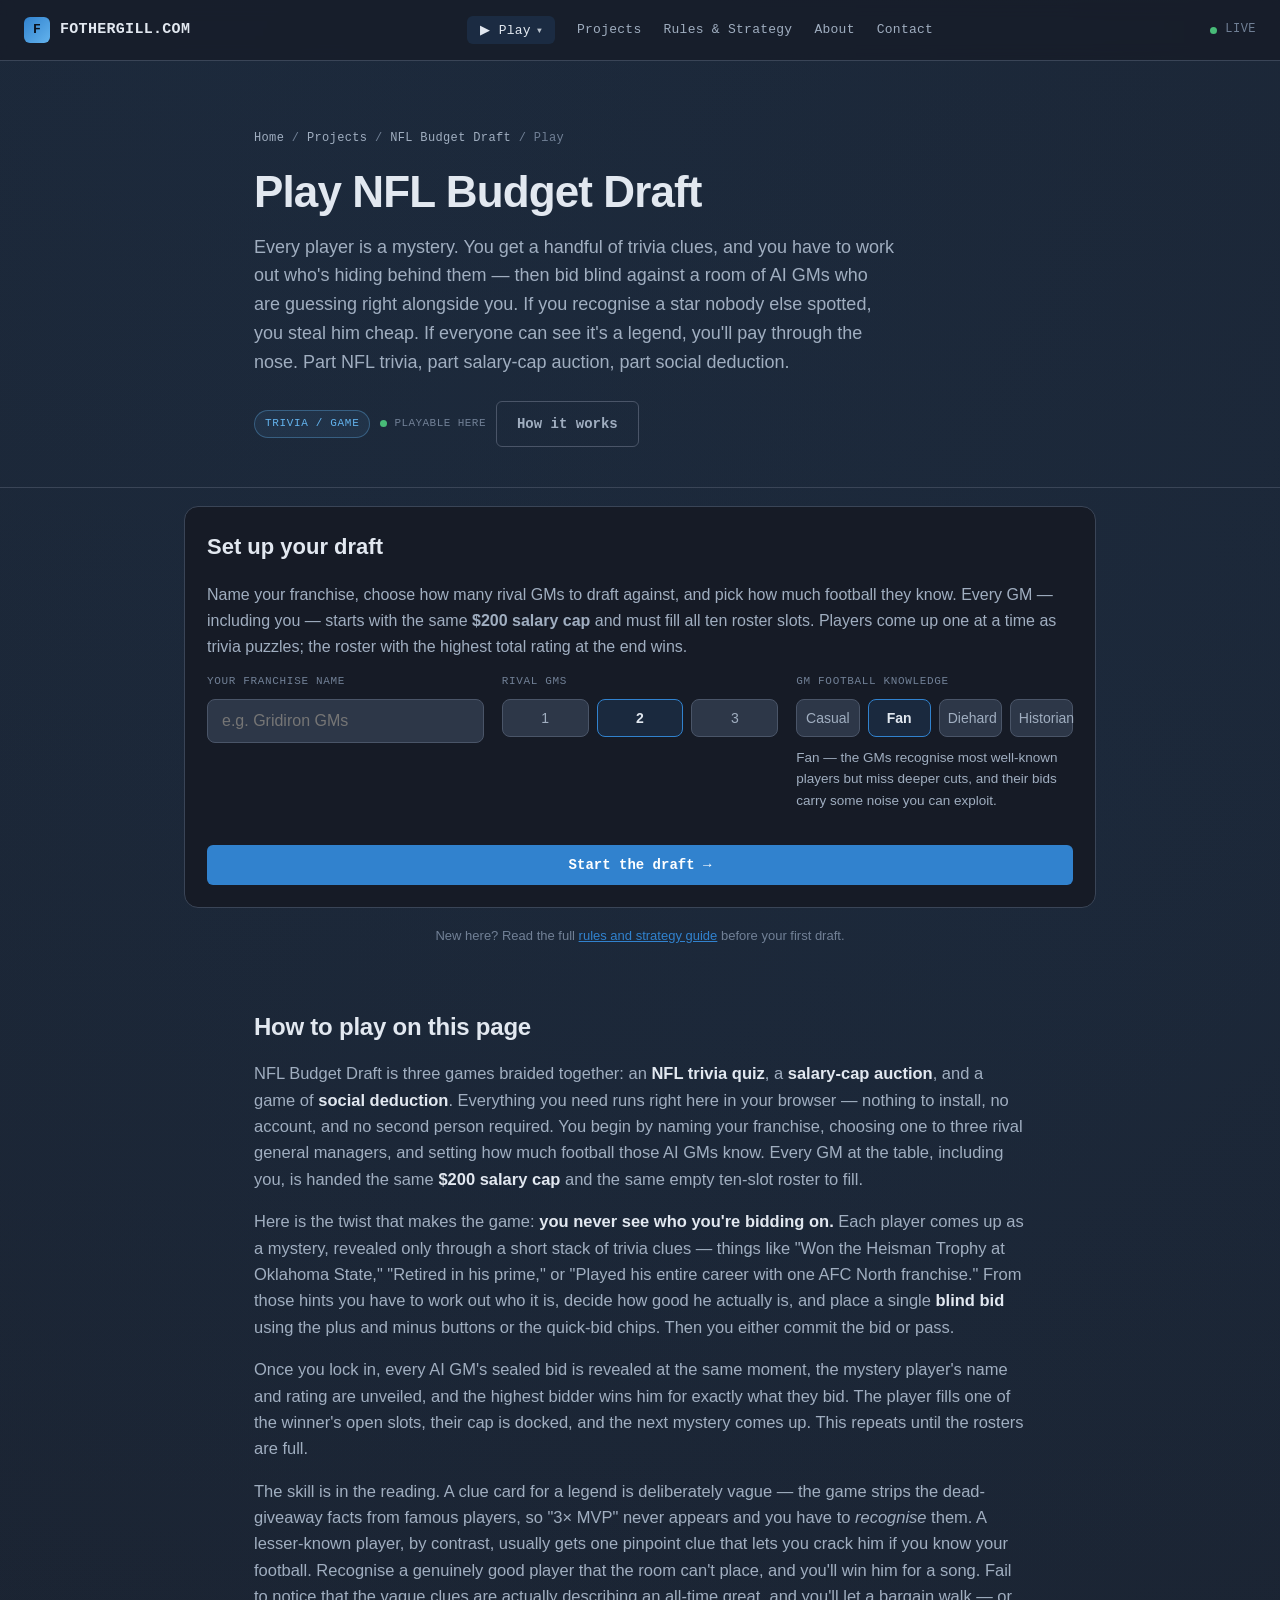
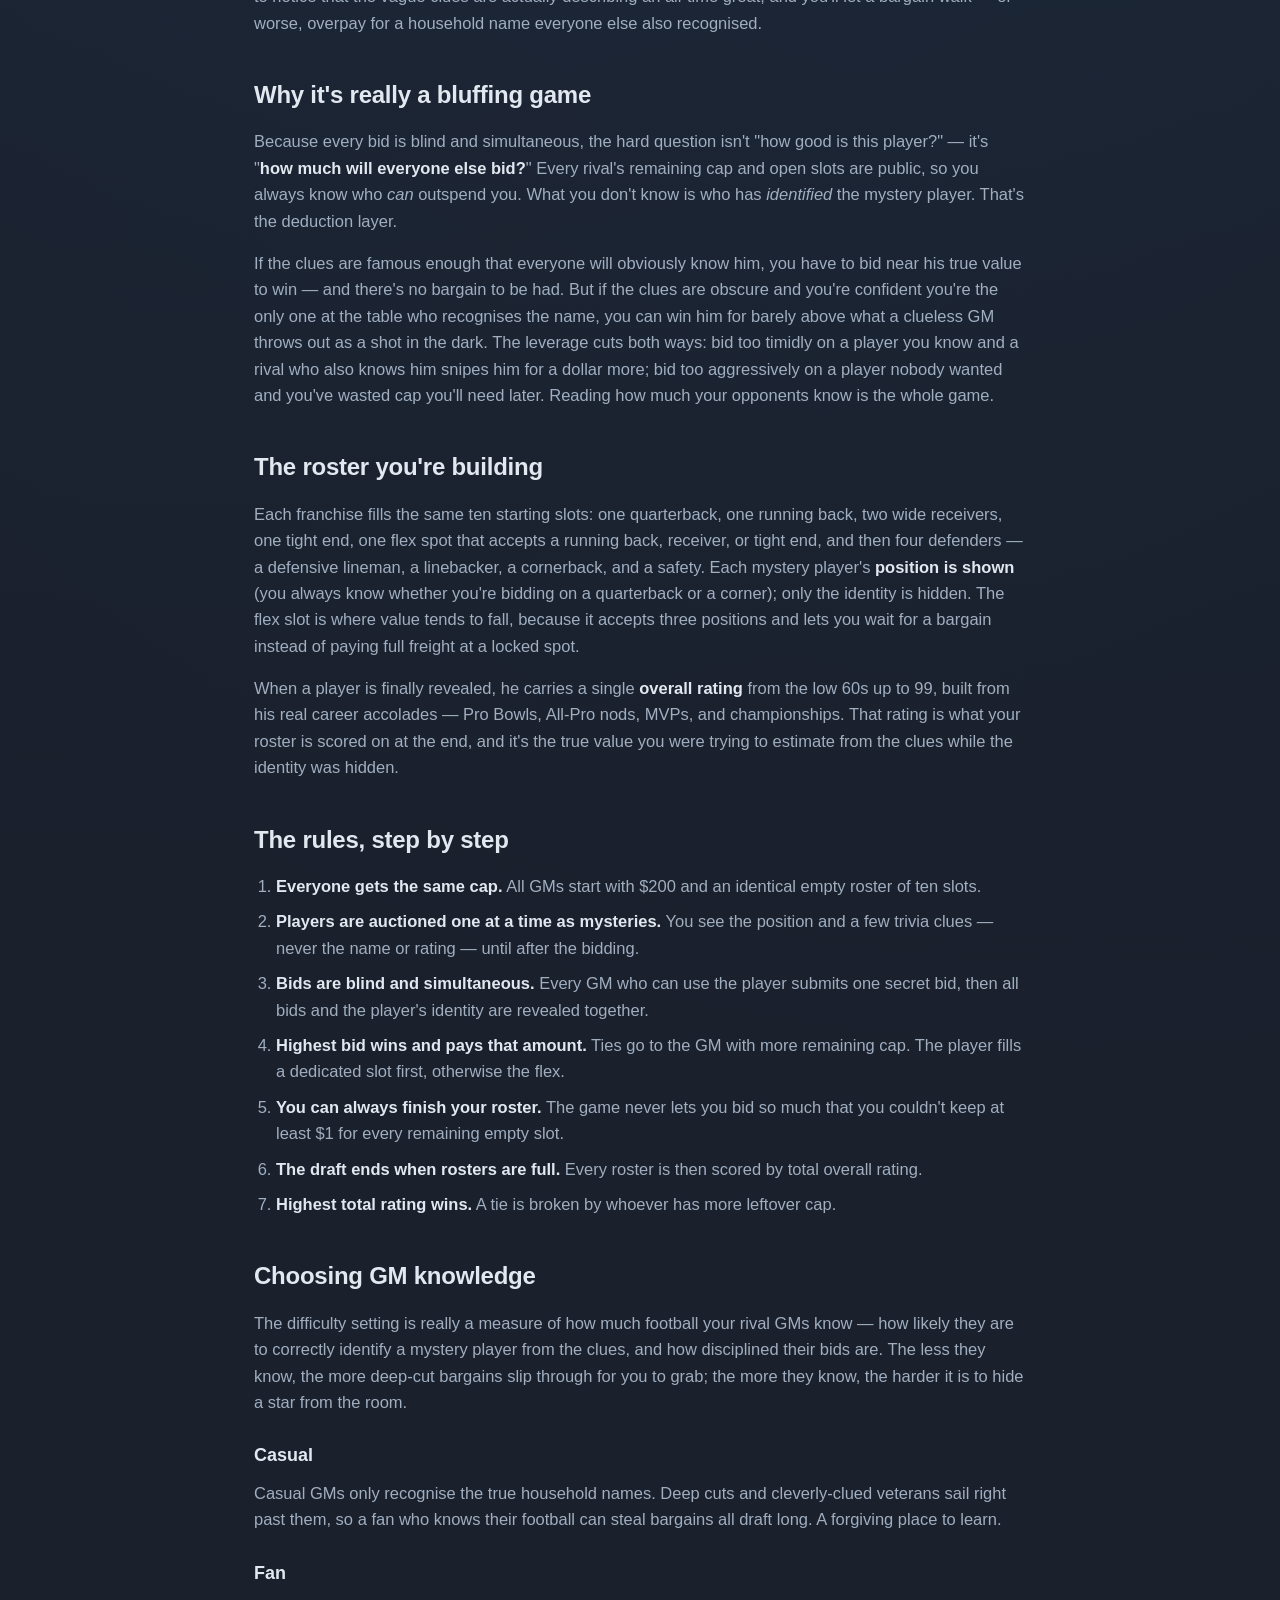
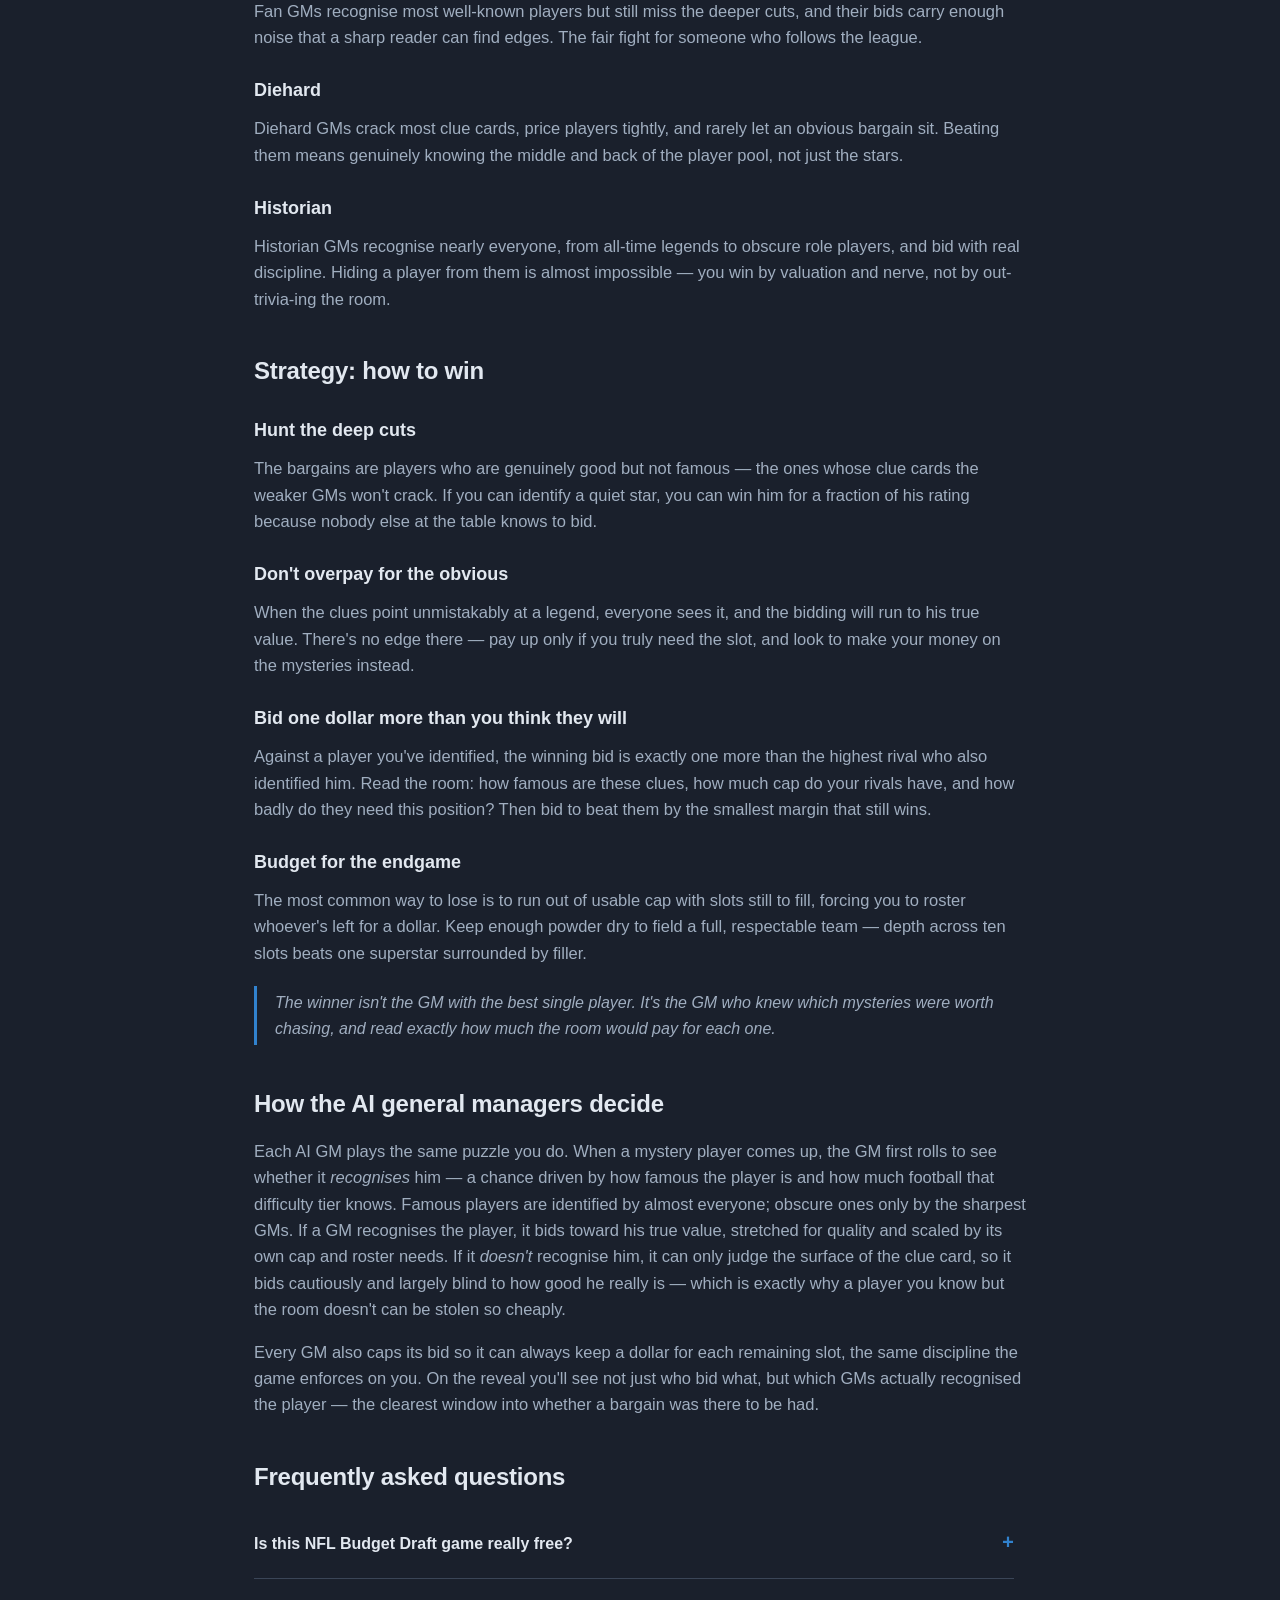
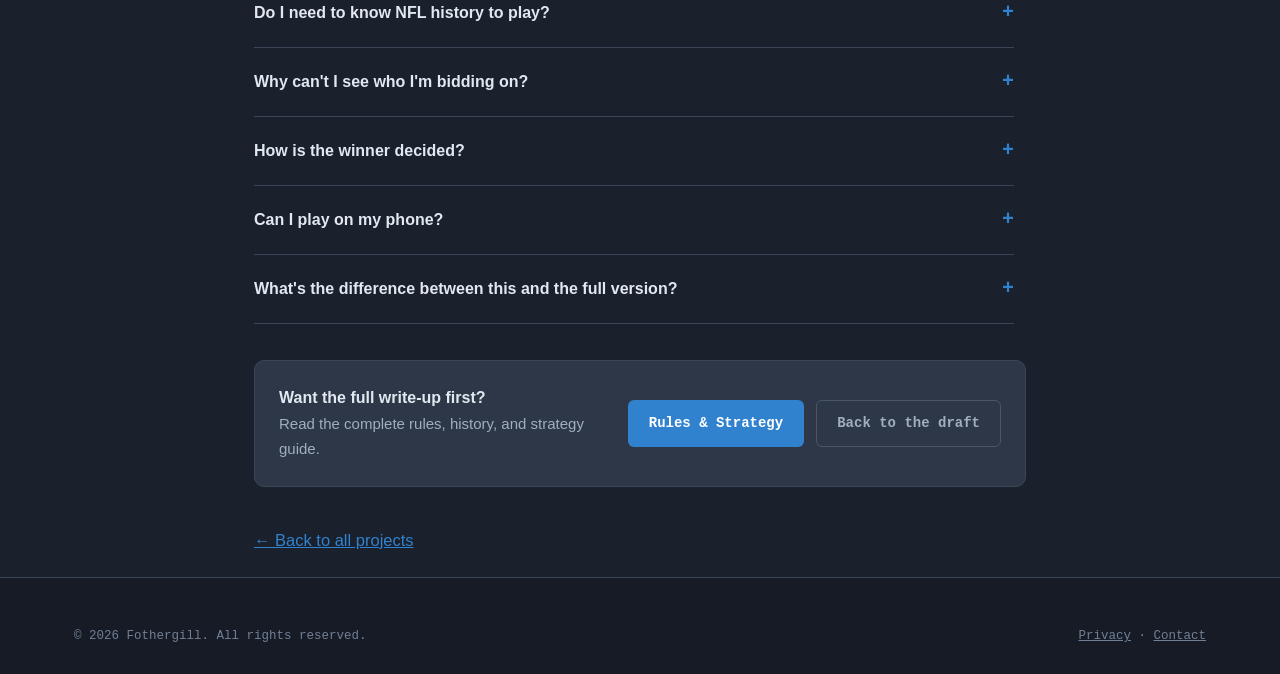
==== commit 474a5480: "nfl" ====
--- a/budget-draft/index.html
+++ b/budget-draft/index.html
@@ -127,6 +127,14 @@
   <div class="topbar-inner">
     <a href="../index.html" class="brand"><span class="brand-mark">F</span>FOTHERGILL.COM</a>
     <nav class="topnav" aria-label="Primary">
+      <div class="play-menu">
+        <button type="button" class="play-toggle" aria-haspopup="true">▶ Play <span class="caret">▼</span></button>
+        <div class="play-dropdown">
+          <a href="../liar-dice/"><span class="dot">🎲</span>Liar's Dice</a>
+          <a href="../budget-draft/"><span class="dot">🏈</span>NFL Budget Draft</a>
+          <a href="../tiny-town-traffic/"><span class="dot">🚦</span>Tiny Town Traffic</a>
+        </div>
+      </div>
       <a href="../index.html#projects">Projects</a>
       <a href="../projects/nfl-budget-draft.html">Rules &amp; Strategy</a>
       <a href="../about.html">About</a>
--- a/style.css
+++ b/style.css
@@ -111,6 +111,72 @@
 }
 .topnav a:hover, .topnav a.active{ color: var(--text-primary); }
 
+/* ---------- Play dropdown (top nav) ---------- */
+.play-menu{ position: relative; display: inline-flex; }
+.play-toggle{
+  font-family: var(--mono);
+  font-size: 13px;
+  letter-spacing: 0.02em;
+  color: var(--text-primary);
+  background: var(--accent-soft);
+  border: 1px solid transparent;
+  border-radius: 6px;
+  padding: 5px 12px;
+  cursor: pointer;
+  display: inline-flex;
+  align-items: center;
+  gap: 6px;
+  transition: border-color 0.15s ease, background 0.15s ease;
+}
+.play-toggle:hover{ border-color: var(--accent); }
+.play-toggle .caret{ font-size: 8px; opacity: 0.8; transition: transform 0.18s ease; }
+.play-menu:hover .play-toggle .caret,
+.play-menu:focus-within .play-toggle .caret{ transform: rotate(180deg); }
+.play-dropdown{
+  position: absolute;
+  top: calc(100% + 10px);
+  left: 50%;
+  transform: translateX(-50%) translateY(-6px);
+  background: var(--bg-elevated);
+  border: 1px solid var(--border-soft);
+  border-radius: 10px;
+  padding: 6px;
+  min-width: 190px;
+  display: flex;
+  flex-direction: column;
+  gap: 2px;
+  opacity: 0;
+  visibility: hidden;
+  pointer-events: none;
+  box-shadow: 0 14px 34px rgba(0,0,0,0.4);
+  z-index: 60;
+  transition: opacity 0.15s ease, transform 0.15s ease, visibility 0.15s;
+}
+/* transparent bridge so hover survives the gap between button and menu */
+.play-dropdown::before{ content:''; position:absolute; top:-10px; left:0; right:0; height:10px; }
+.play-menu:hover .play-dropdown,
+.play-menu:focus-within .play-dropdown{
+  opacity: 1;
+  visibility: visible;
+  pointer-events: auto;
+  transform: translateX(-50%) translateY(0);
+}
+.play-dropdown a{
+  font-family: var(--sans);
+  font-size: 14px;
+  color: var(--text-secondary);
+  padding: 9px 12px;
+  border-radius: 7px;
+  text-decoration: none;
+  white-space: nowrap;
+  display: flex;
+  align-items: center;
+  gap: 9px;
+  transition: background 0.12s ease, color 0.12s ease;
+}
+.play-dropdown a:hover{ background: var(--accent-soft); color: var(--text-primary); }
+.play-dropdown a .dot{ font-size: 13px; }
+
 .topbar-status{
   display: flex;
   align-items: center;
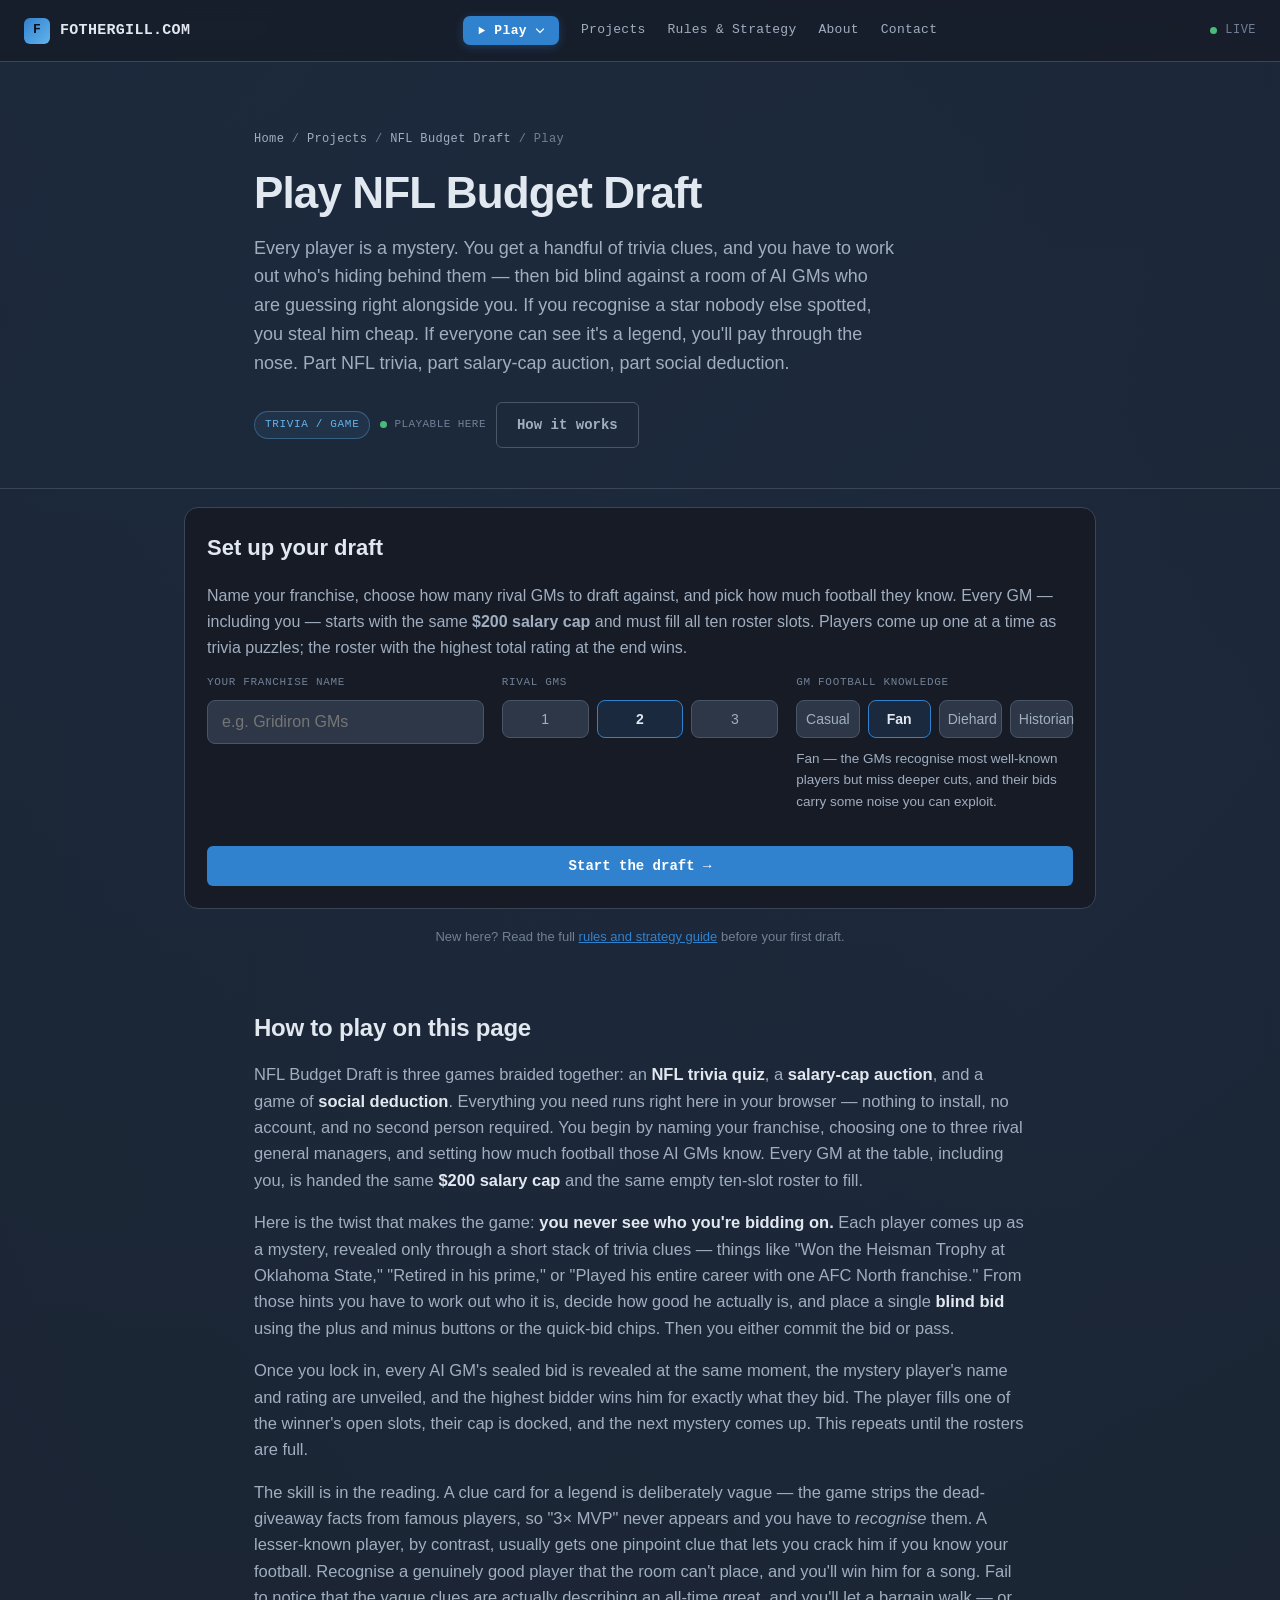
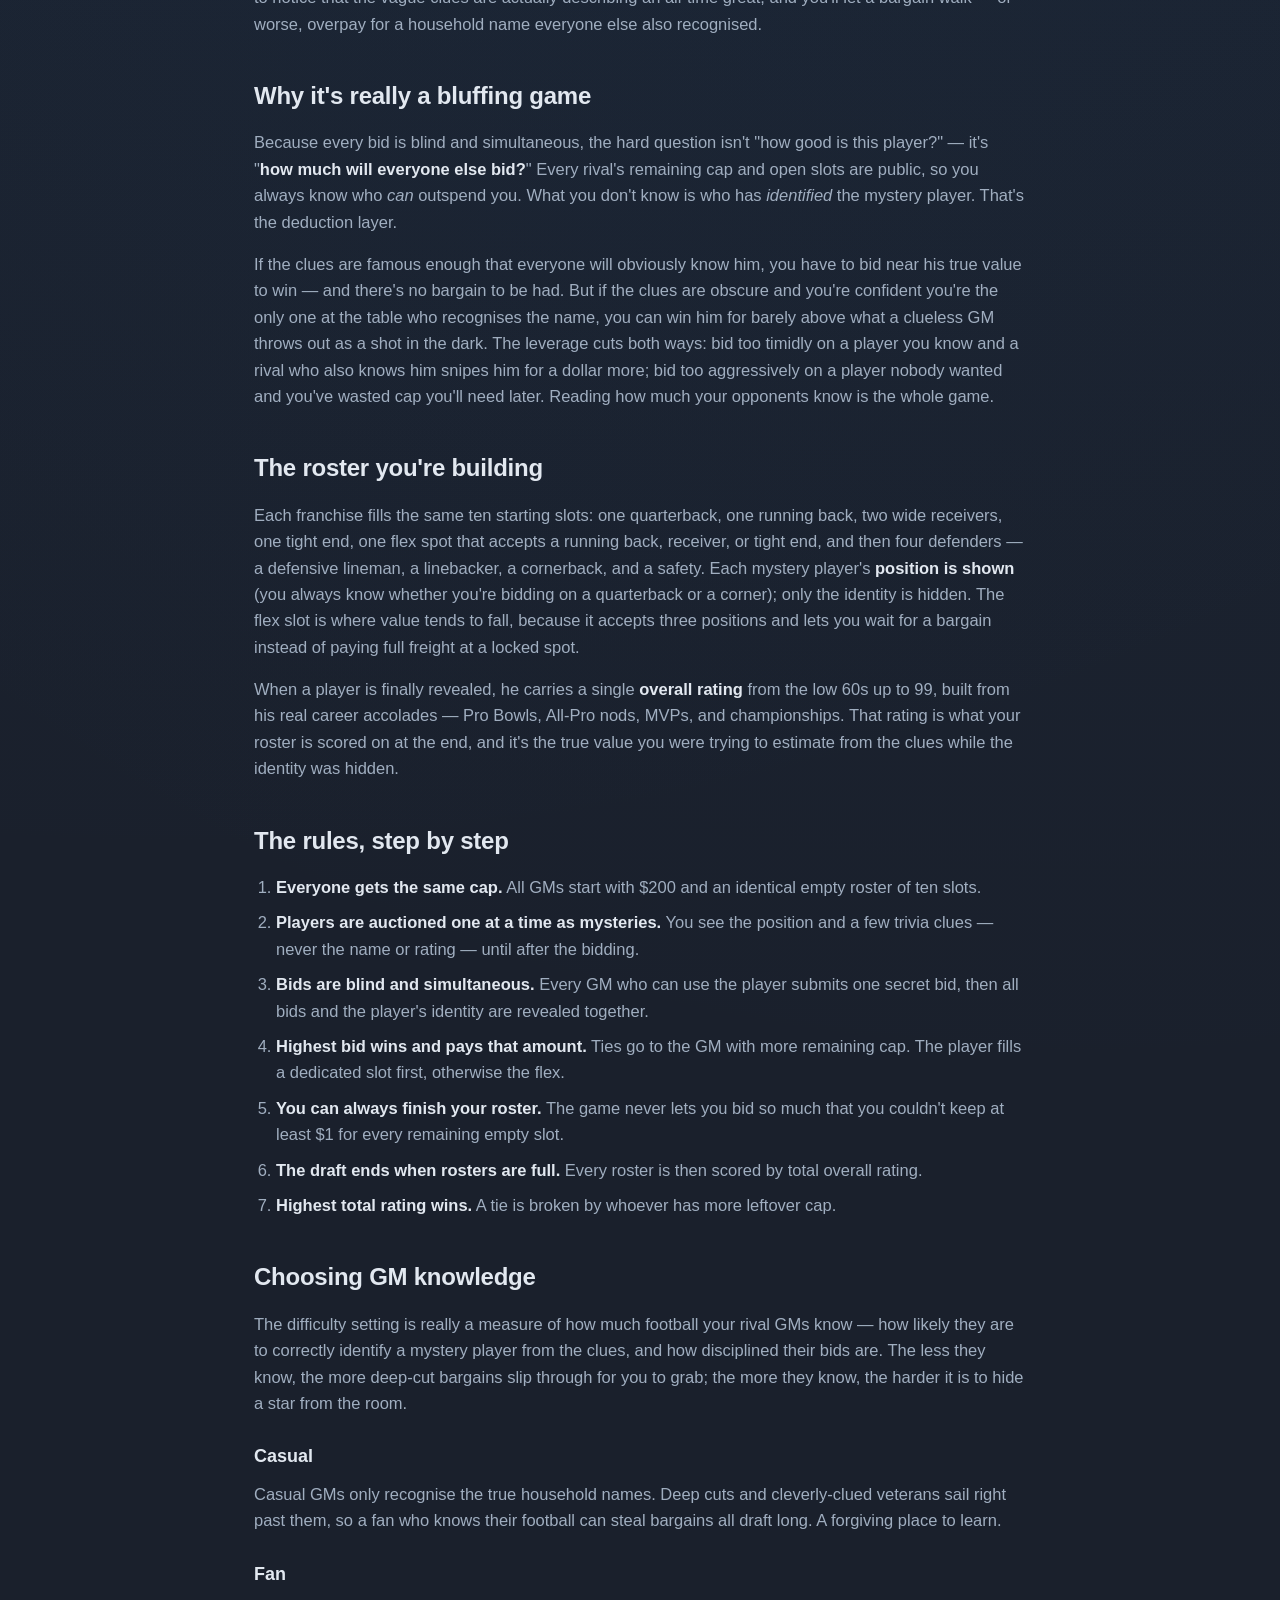
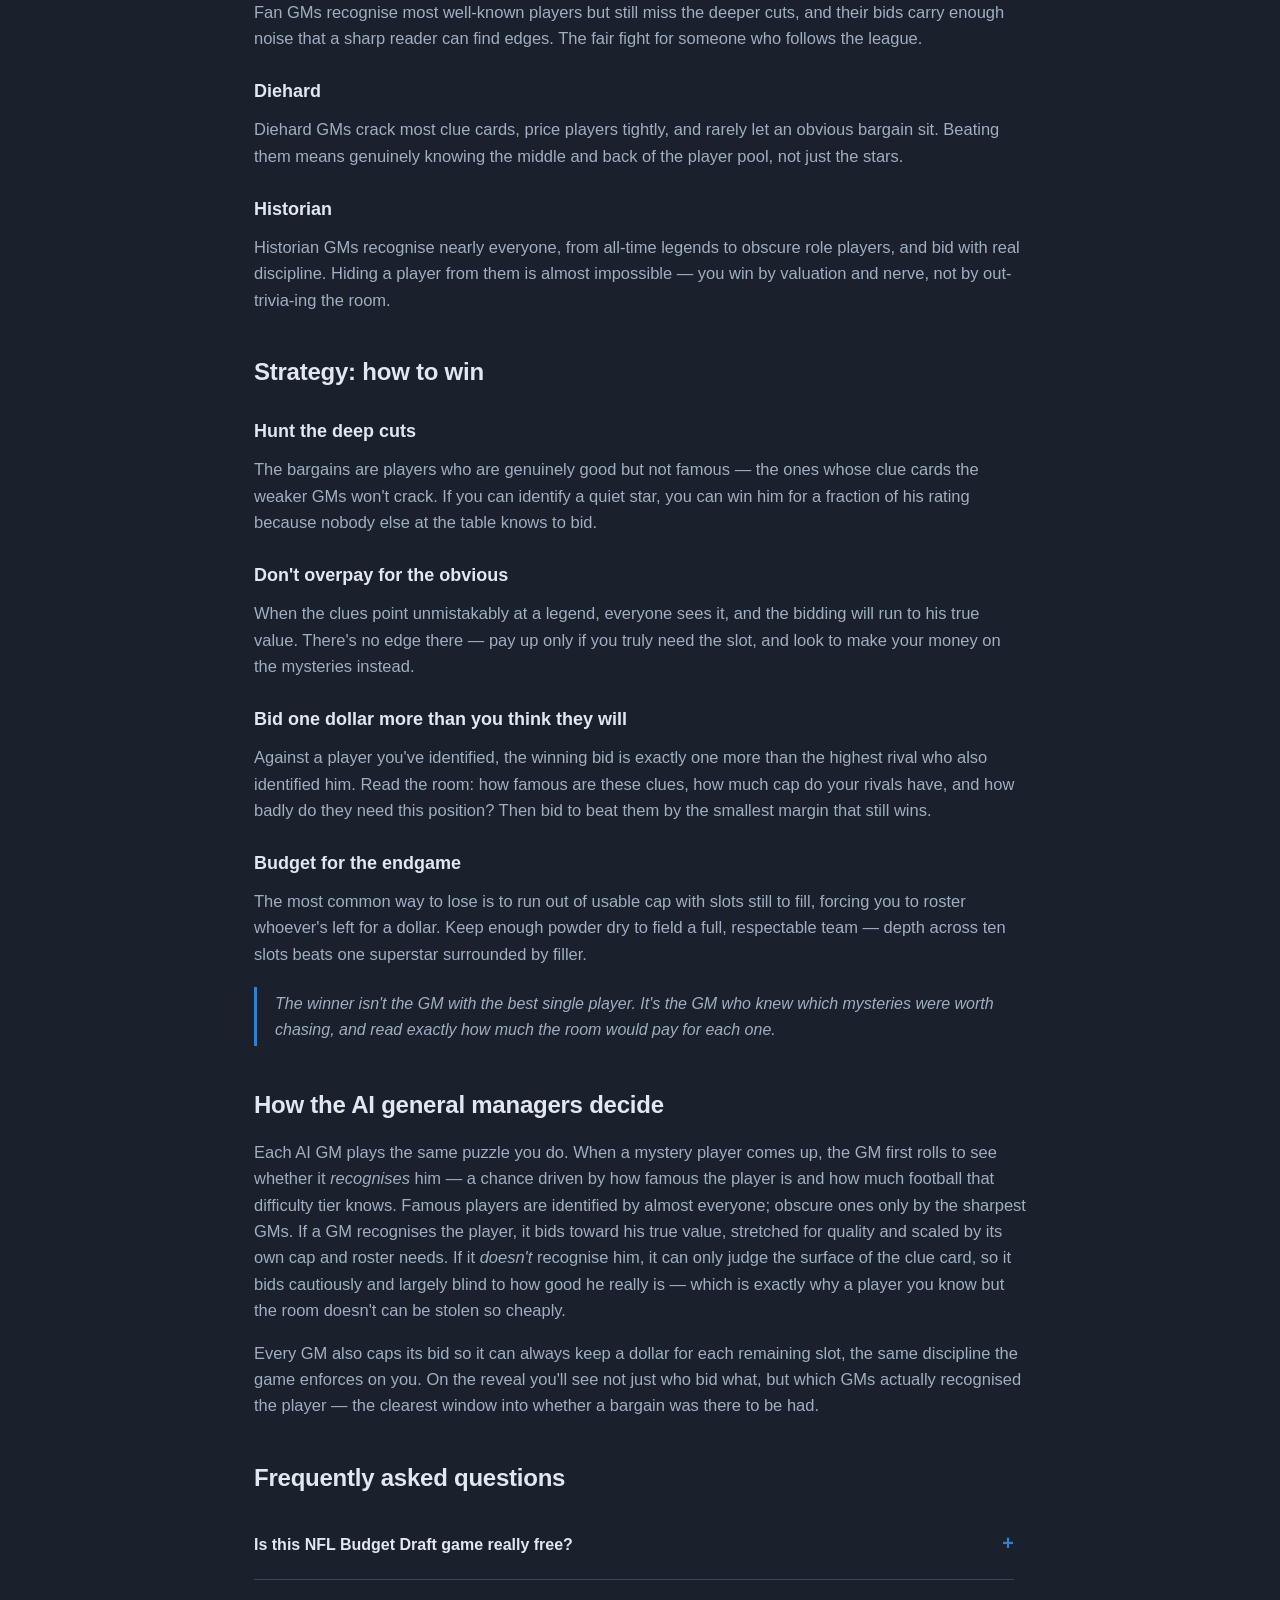
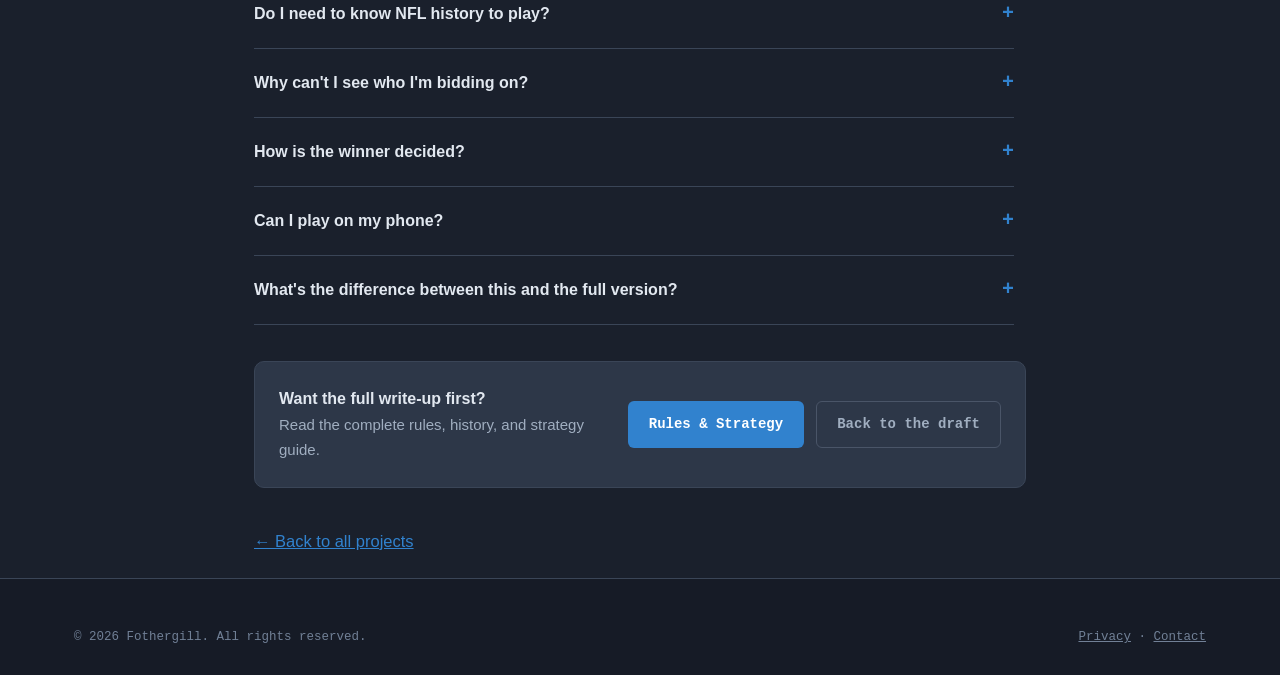
==== commit fc651b08: "header" ====
--- a/budget-draft/index.html
+++ b/budget-draft/index.html
@@ -128,11 +128,11 @@
     <a href="../index.html" class="brand"><span class="brand-mark">F</span>FOTHERGILL.COM</a>
     <nav class="topnav" aria-label="Primary">
       <div class="play-menu">
-        <button type="button" class="play-toggle" aria-haspopup="true">▶ Play <span class="caret">▼</span></button>
+        <button type="button" class="play-toggle" aria-haspopup="true"><svg class="play-ico" viewBox="0 0 24 24" fill="currentColor"><path d="M6 4l14 8-14 8z"/></svg>Play<svg class="caret" viewBox="0 0 24 24" fill="none" stroke="currentColor" stroke-width="2.6" stroke-linecap="round" stroke-linejoin="round"><path d="M5 8l7 7 7-7"/></svg></button>
         <div class="play-dropdown">
-          <a href="../liar-dice/"><span class="dot">🎲</span>Liar's Dice</a>
-          <a href="../budget-draft/"><span class="dot">🏈</span>NFL Budget Draft</a>
-          <a href="../tiny-town-traffic/"><span class="dot">🚦</span>Tiny Town Traffic</a>
+          <a href="../liar-dice/"><svg viewBox="0 0 24 24" fill="none" stroke="currentColor" stroke-width="1.8" stroke-linecap="round" stroke-linejoin="round"><rect x="3" y="3" width="18" height="18" rx="3"/><circle cx="8" cy="8" r="1.2" fill="currentColor" stroke="none"/><circle cx="16" cy="8" r="1.2" fill="currentColor" stroke="none"/><circle cx="8" cy="16" r="1.2" fill="currentColor" stroke="none"/><circle cx="16" cy="16" r="1.2" fill="currentColor" stroke="none"/><circle cx="12" cy="12" r="1.2" fill="currentColor" stroke="none"/></svg>Liar's Dice</a>
+          <a href="../budget-draft/"><svg viewBox="0 0 24 24" fill="none" stroke="currentColor" stroke-width="1.8" stroke-linecap="round" stroke-linejoin="round"><ellipse cx="12" cy="12" rx="9" ry="6"/><path d="M6 12h12M12 8v8"/></svg>NFL Budget Draft</a>
+          <a href="../tiny-town-traffic/"><svg viewBox="0 0 24 24" fill="none" stroke="currentColor" stroke-width="1.8" stroke-linecap="round" stroke-linejoin="round"><rect x="3" y="3" width="7" height="7" rx="1"/><rect x="14" y="3" width="7" height="7" rx="1"/><rect x="3" y="14" width="7" height="7" rx="1"/><rect x="14" y="14" width="7" height="7" rx="1"/></svg>Tiny Town Traffic</a>
         </div>
       </div>
       <a href="../index.html#projects">Projects</a>
--- a/style.css
+++ b/style.css
@@ -116,66 +116,75 @@
 .play-toggle{
   font-family: var(--mono);
   font-size: 13px;
-  letter-spacing: 0.02em;
-  color: var(--text-primary);
-  background: var(--accent-soft);
-  border: 1px solid transparent;
-  border-radius: 6px;
-  padding: 5px 12px;
+  letter-spacing: 0.03em;
+  font-weight: 600;
+  color: #fff;
+  background: var(--accent);
+  border: none;
+  border-radius: 7px;
+  padding: 7px 13px;
   cursor: pointer;
   display: inline-flex;
   align-items: center;
-  gap: 6px;
-  transition: border-color 0.15s ease, background 0.15s ease;
-}
-.play-toggle:hover{ border-color: var(--accent); }
-.play-toggle .caret{ font-size: 8px; opacity: 0.8; transition: transform 0.18s ease; }
+  gap: 7px;
+  box-shadow: 0 2px 10px rgba(49,130,206,0.30);
+  transition: background 0.16s ease, box-shadow 0.16s ease;
+}
+.play-toggle:hover{ background: var(--accent-hover); box-shadow: 0 4px 14px rgba(49,130,206,0.45); }
+.play-toggle:focus-visible{ outline: 2px solid #63b3ed; outline-offset: 2px; }
+.play-toggle .play-ico{ width: 11px; height: 11px; }
+.play-toggle .caret{ width: 12px; height: 12px; opacity: 0.9; transition: transform 0.2s ease; }
 .play-menu:hover .play-toggle .caret,
 .play-menu:focus-within .play-toggle .caret{ transform: rotate(180deg); }
+
 .play-dropdown{
   position: absolute;
-  top: calc(100% + 10px);
-  left: 50%;
-  transform: translateX(-50%) translateY(-6px);
-  background: var(--bg-elevated);
+  top: calc(100% + 12px);
+  left: 0;
+  background: rgba(22, 27, 38, 0.96);
+  -webkit-backdrop-filter: blur(12px);
+  backdrop-filter: blur(12px);
   border: 1px solid var(--border-soft);
-  border-radius: 10px;
-  padding: 6px;
-  min-width: 190px;
+  border-radius: 12px;
+  padding: 7px;
+  min-width: 212px;
   display: flex;
   flex-direction: column;
   gap: 2px;
   opacity: 0;
   visibility: hidden;
   pointer-events: none;
-  box-shadow: 0 14px 34px rgba(0,0,0,0.4);
+  transform: translateY(-8px);
+  box-shadow: 0 18px 40px rgba(0,0,0,0.45), 0 2px 8px rgba(0,0,0,0.3);
   z-index: 60;
-  transition: opacity 0.15s ease, transform 0.15s ease, visibility 0.15s;
+  transition: opacity 0.16s ease, transform 0.16s ease, visibility 0.16s;
 }
 /* transparent bridge so hover survives the gap between button and menu */
-.play-dropdown::before{ content:''; position:absolute; top:-10px; left:0; right:0; height:10px; }
+.play-dropdown::before{ content:''; position:absolute; top:-12px; left:0; right:0; height:12px; }
 .play-menu:hover .play-dropdown,
 .play-menu:focus-within .play-dropdown{
   opacity: 1;
   visibility: visible;
   pointer-events: auto;
-  transform: translateX(-50%) translateY(0);
+  transform: translateY(0);
 }
 .play-dropdown a{
   font-family: var(--sans);
   font-size: 14px;
-  color: var(--text-secondary);
-  padding: 9px 12px;
-  border-radius: 7px;
+  font-weight: 500;
+  color: var(--text-secondary);
+  padding: 10px 12px;
+  border-radius: 8px;
   text-decoration: none;
   white-space: nowrap;
   display: flex;
   align-items: center;
-  gap: 9px;
-  transition: background 0.12s ease, color 0.12s ease;
-}
+  gap: 11px;
+  transition: background 0.13s ease, color 0.13s ease;
+}
+.play-dropdown a svg{ width: 17px; height: 17px; color: var(--text-muted); flex-shrink: 0; transition: color 0.13s ease; }
 .play-dropdown a:hover{ background: var(--accent-soft); color: var(--text-primary); }
-.play-dropdown a .dot{ font-size: 13px; }
+.play-dropdown a:hover svg{ color: var(--accent); }
 
 .topbar-status{
   display: flex;
